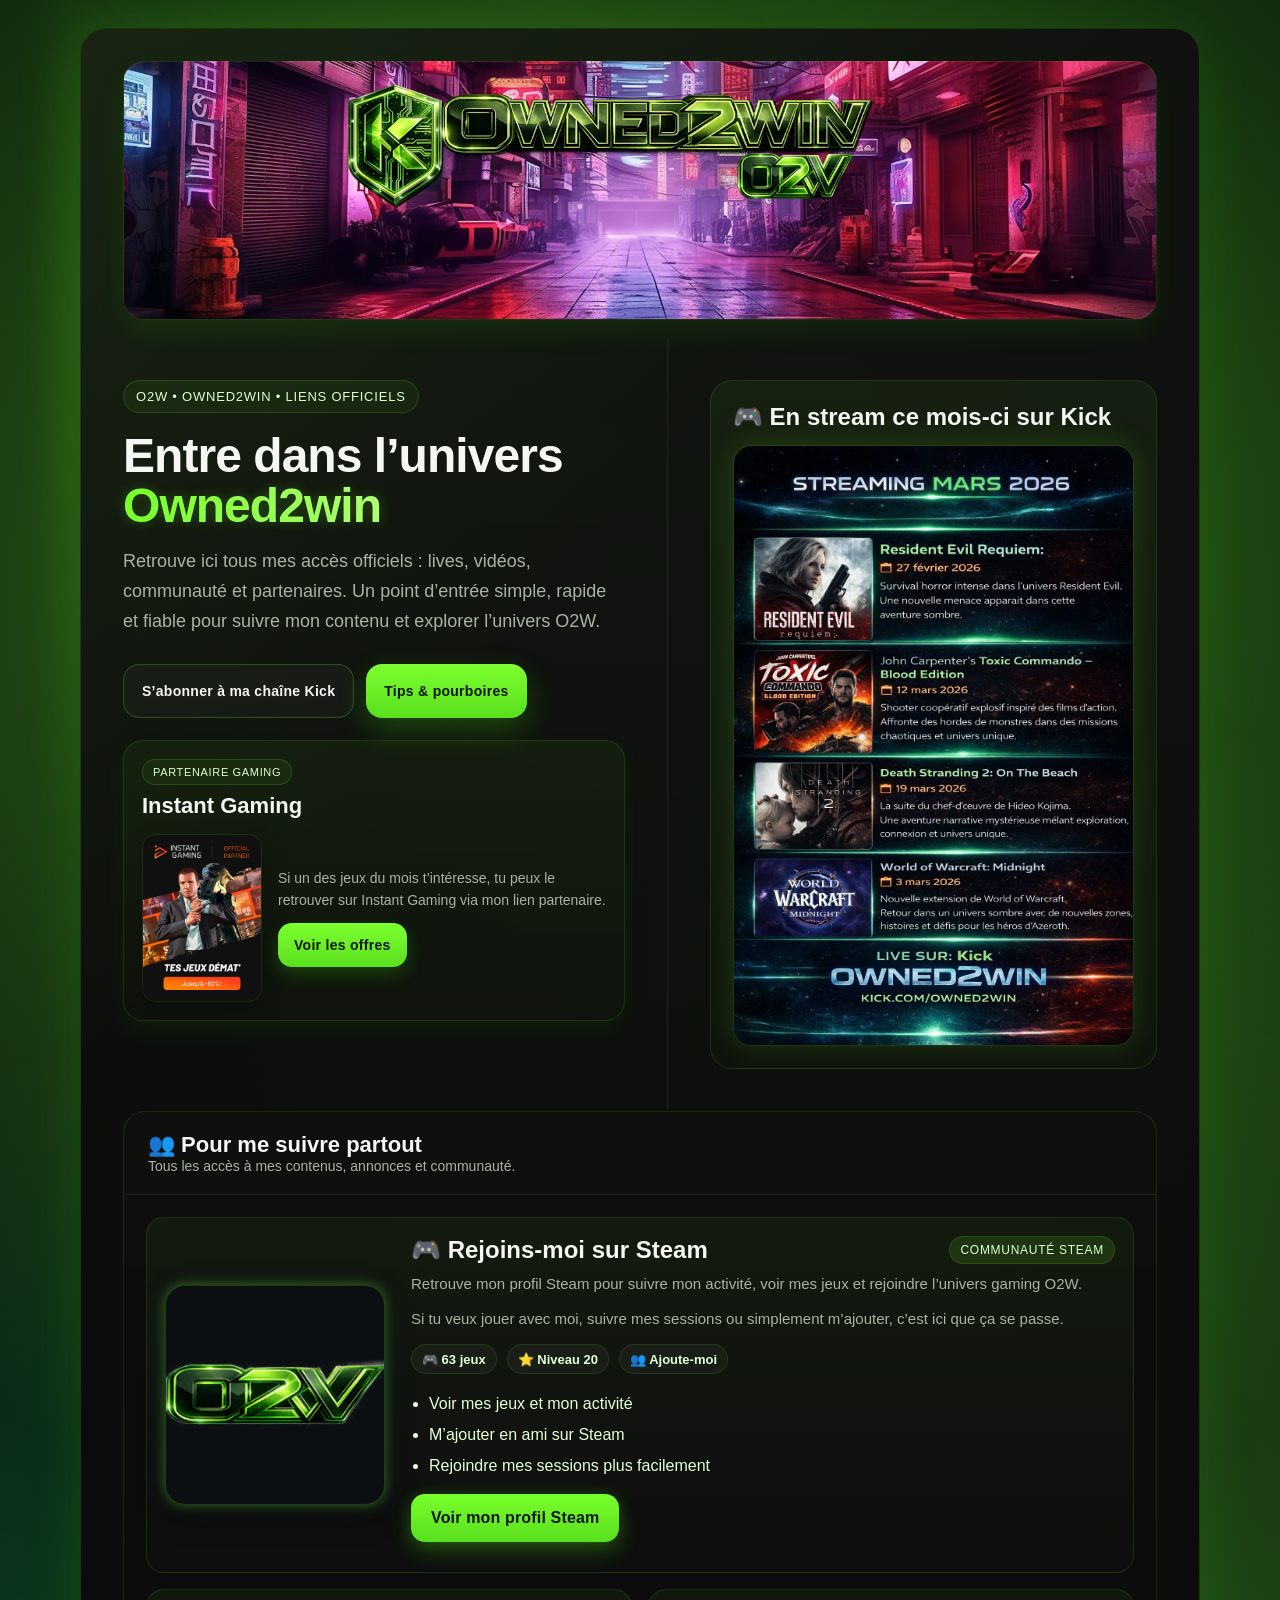
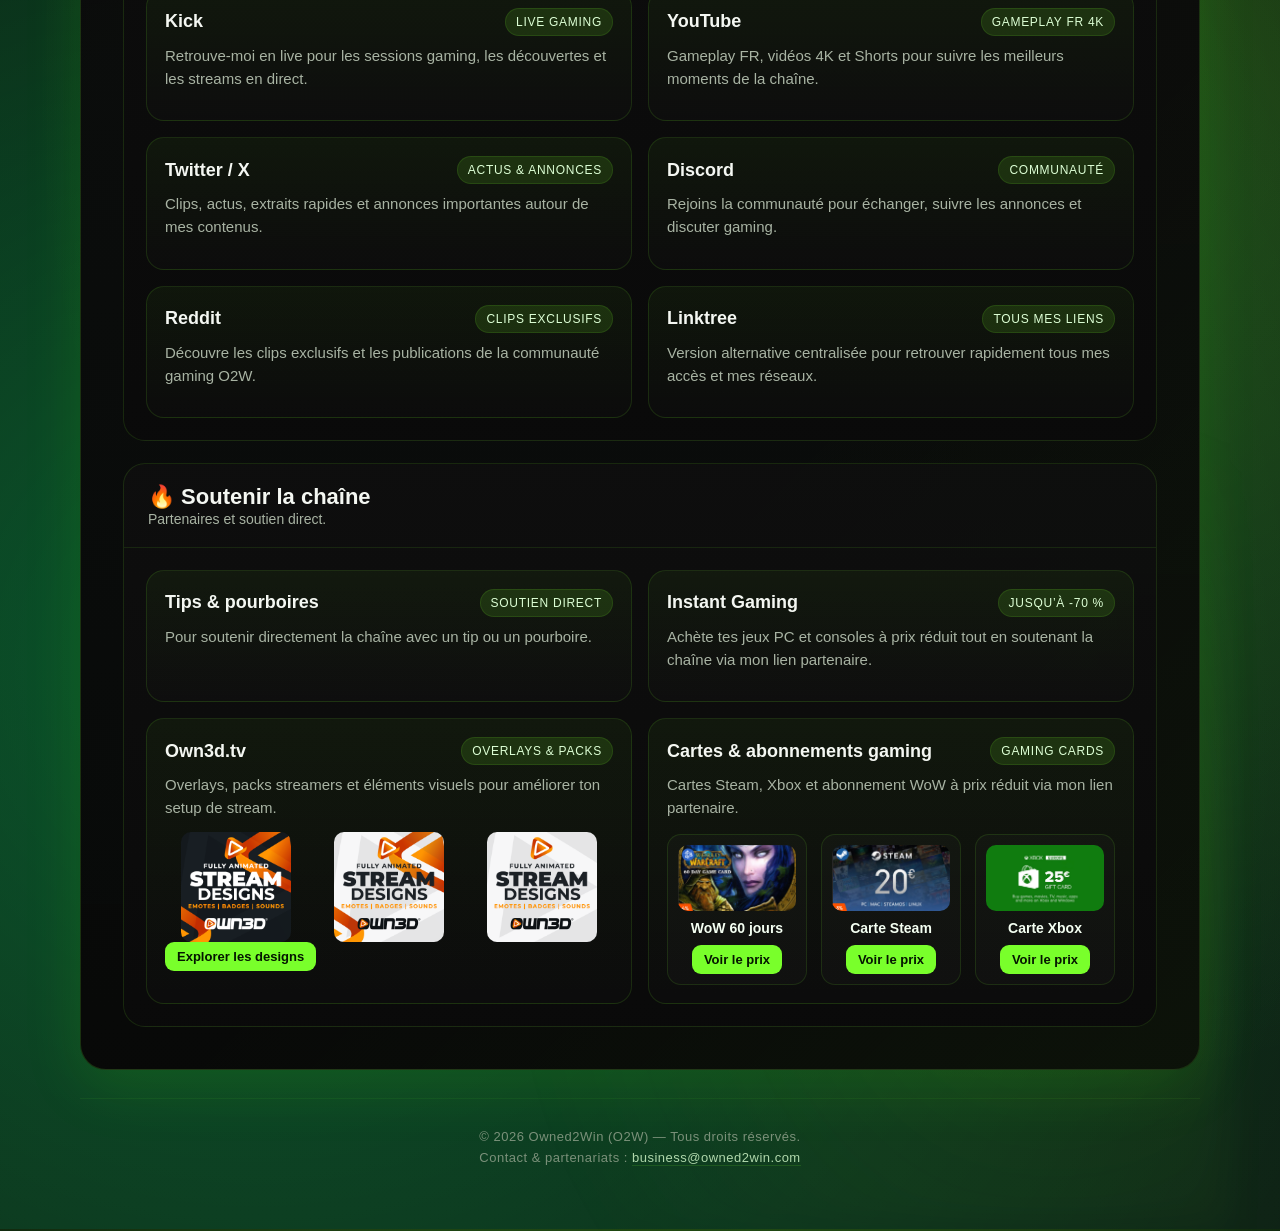
==== index.html @ a8bcb97b "Update index.html" ====
<!DOCTYPE html>
<html lang="fr">
<head>

<!-- Google Analytics -->
<script async src="https://www.googletagmanager.com/gtag/js?id=G-13PZWMTTF9"></script>
<script>
window.dataLayer = window.dataLayer || [];
function gtag(){dataLayer.push(arguments);}
gtag('js', new Date());
gtag('config', 'G-13PZWMTTF9');
</script>

<meta charset="UTF-8">
<meta name="viewport" content="width=device-width, initial-scale=1.0">
<meta name="theme-color" content="#79ff2b">

<title>Owned2Win | Hub officiel gaming, streaming et communauté</title>

<meta name="description" content="Owned2Win est le hub officiel de mon univers gaming. Retrouvez mes vidéos, lives, réseaux et accès communautaires pour jouer et échanger avec la communauté.">

<meta name="author" content="Owned2Win">
<meta name="robots" content="index, follow">

<link rel="canonical" href="https://www.owned2win.com/">

<meta name="keywords" content="Owned2Win, O2W, hub gaming, streaming, communauté gaming, gameplay, vidéos gaming">

<meta name="language" content="fr">

<!-- Open Graph -->

<meta property="og:title" content="Owned2Win | Hub officiel gaming, streaming et communauté">
<meta property="og:description" content="Le hub officiel Owned2Win pour retrouver mes vidéos, lives, réseaux et rejoindre la communauté gaming.">
<meta property="og:type" content="website">
<meta property="og:url" content="https://www.owned2win.com/">
<meta property="og:site_name" content="Owned2Win">
<meta property="og:locale" content="fr_FR">
<meta property="og:image" content="https://www.owned2win.com/logo.png">
<meta property="og:image:alt" content="Logo officiel Owned2Win">

<!-- Twitter / X -->

<meta name="twitter:card" content="summary_large_image">
<meta name="twitter:title" content="Owned2Win | Hub officiel gaming, streaming et communauté">
<meta name="twitter:description" content="Retrouvez mes vidéos, lives et contenus gaming officiels sur Owned2Win.">
<meta name="twitter:image" content="https://www.owned2win.com/logo.png">

<link rel="icon" type="image/png" href="favicon.png">

<!-- Données structurées : WebSite -->

<script type="application/ld+json">
{
 "@context": "https://schema.org",
 "@type": "WebSite",
 "name": "Owned2Win",
 "url": "https://www.owned2win.com/",
 "description": "Owned2Win est un hub officiel dédié au gaming, au streaming et à la communauté.",
 "inLanguage": "fr-FR",
 "publisher": {
   "@type": "Person",
   "name": "Owned2Win"
 }
}
</script>

<!-- Données structurées : Person -->

<script type="application/ld+json">
{
 "@context": "https://schema.org",
 "@type": "Person",
 "name": "Owned2Win",
 "alternateName": "O2W",
 "url": "https://www.owned2win.com/",
 "sameAs": [
   "https://kick.com/owned2win",
   "https://www.youtube.com/@ownedtwin01",
   "https://x.com/Ownedtwin01",
   "https://www.tiktok.com/@owned2win1"
 ],
 "description": "Créateur de contenu gaming et streaming. Owned2Win regroupe ses accès officiels, vidéos, lives et communauté."
}
</script>
<style>

/* VARIABLES GLOBALES */
:root {
 --bg: #040404;
 --bg-soft: #0a0a0a;
 --card: rgba(15, 15, 15, 0.94);
}

/* BASE GLOBALE */
html, body {
 margin: 0;
 padding: 0;
}

/* ton reste de CSS */

    /* =========================
       VARIABLES GLOBALES
       ========================= */
    :root {
      --bg: #040404;
      --bg-soft: #0a0a0a;
      --card: rgba(15, 15, 15, 0.94);
      --card-2: rgba(19, 19, 19, 0.96);
      --text: #f4f7f2;
      --muted: #a8b3a3;
      --line: rgba(120, 255, 60, 0.16);
      --green: #79ff2b;
      --green-2: #49d418;
      --green-3: #204f11;
      --shadow: 0 18px 60px rgba(64, 255, 0, 0.12);
      --radius: 26px;
    }

    * {
      box-sizing: border-box;
    }

    /* =========================
       BASE GLOBALE
       ========================= */
    html, body {
      margin: 0;
      padding: 0;
      min-height: 100%;
      background:
        radial-gradient(circle at 50% 20%, rgba(121,255,43,0.45), transparent 45%),
        radial-gradient(circle at 20% 80%, rgba(0,255,120,0.25), transparent 50%),
        radial-gradient(circle at 80% 60%, rgba(121,255,43,0.22), transparent 50%),
        linear-gradient(180deg, #08160c 0%, #0f2014 100%);
      color: var(--text);
      font-family: Inter, Arial, Helvetica, sans-serif;
    }

    body {
      min-height: 100vh;
      padding: 28px;
    }

    /* Conteneur principal centré */
    .page {
      width: 100%;
      max-width: 1120px;
      margin: 0 auto;
      position: relative;
    }

    /* Halo lumineux décoratif */
    .glow {
      position: absolute;
      inset: -30px;
      background:
        radial-gradient(circle at 15% 10%, rgba(121,255,43,0.12), transparent 22%),
        radial-gradient(circle at 85% 90%, rgba(121,255,43,0.08), transparent 20%);
      filter: blur(18px);
      pointer-events: none;
      z-index: 0;
    }

    /* Grande carte principale */
    .card {
      position: relative;
      z-index: 1;
      background: linear-gradient(180deg, rgba(16,16,16,0.95), rgba(8,8,8,0.98));
      border: 1px solid var(--line);
      border-radius: var(--radius);
      box-shadow: var(--shadow);
      overflow: hidden;
    }

    /* Effet décoratif léger */
    .card::before {
      content: "";
      position: absolute;
      inset: 0;
      background: linear-gradient(135deg, rgba(121,255,43,0.08), transparent 28%, transparent 72%, rgba(121,255,43,0.04));
      pointer-events: none;
    }

    /* =========================
       BANNIÈRE DU HAUT
       ========================= */
    .top-banner-box {
      margin: 32px 42px 18px 42px;
      position: relative;
      z-index: 1;
    }

    .banner {
      width: 100%;
      aspect-ratio: 4 / 1;
      border-radius: 22px;
      background-image: url("banner-o2w2.png");
      background-size: cover;
      background-position: center;
      background-repeat: no-repeat;
      border: 1px solid rgba(121,255,43,0.12);
      box-shadow: 0 12px 28px rgba(64,255,0,0.08);
    }

    /* =========================
       HERO = BLOC PRINCIPAL DU HAUT
       ========================= */
    .hero {
      display: grid;
      grid-template-columns: 1.05fr 0.95fr;
      gap: 0;
      position: relative;
      z-index: 1;
    }

    .hero-left,
    .hero-right {
      padding: 42px;
    }

    .hero-left {
      border-right: 1px solid rgba(121,255,43,0.10);
    }

    /* Badge du haut */
    .badge {
      display: inline-flex;
      align-items: center;
      gap: 10px;
      margin-bottom: 18px;
      padding: 8px 12px;
      border: 1px solid rgba(121,255,43,0.14);
      border-radius: 999px;
      background: rgba(121,255,43,0.06);
      color: #dbffd1;
      font-size: 13px;
      text-transform: uppercase;
      letter-spacing: 0.06em;
    }

    /* Titre principal */
    h1 {
      margin: 0 0 16px;
      font-size: clamp(32px, 4.2vw, 48px);
      line-height: 1.05;
      letter-spacing: -0.02em;
    }

    /* Mot mis en valeur */
    .accent {
      background: linear-gradient(90deg, #79ff2b, #b6ff7a, #79ff2b);
      background-size: 200% 200%;
      background-clip: text;
      -webkit-background-clip: text;
      color: transparent;
      -webkit-text-fill-color: transparent;
      text-shadow: 0 0 12px rgba(121,255,43,0.25);
      animation: accentGlow 6s ease infinite;
    }

    @keyframes accentGlow {
      0% { background-position: 0% 50%; }
      50% { background-position: 100% 50%; }
      100% { background-position: 0% 50%; }
    }

    /* Texte sous le titre */
    .lead {
      margin: 0 0 28px;
      max-width: 60ch;
      color: var(--muted);
      line-height: 1.65;
      font-size: 18px;
    }

    /* Zone des boutons */
    .hero-actions {
      display: flex;
      gap: 12px;
      flex-wrap: wrap;
      align-items: center;
      margin-bottom: 0;
    }

    .btn {
      display: inline-flex;
      align-items: center;
      justify-content: center;
      gap: 10px;
      min-height: 54px;
      padding: 0 18px;
      border-radius: 16px;
      text-decoration: none;
      font-size: 14px;
      font-weight: 800;
      letter-spacing: 0.02em;
      transition: transform 0.22s ease, box-shadow 0.22s ease, border-color 0.22s ease, background 0.22s ease, filter 0.22s ease;
      cursor: pointer;
      border: none;
      position: relative;
      z-index: 5;
      backdrop-filter: blur(8px);
      white-space: nowrap;
    }

    .btn:hover {
      transform: translateY(-3px);
      filter: brightness(1.03);
    }

    .btn:active {
      transform: translateY(0);
    }

    .btn-primary {
      background: linear-gradient(180deg, #7dff2f 0%, #59df1d 100%);
      color: #041600;
      box-shadow: 0 12px 30px rgba(79,255,8,0.22);
    }

    .btn-secondary {
      background: rgba(255,255,255,0.03);
      color: var(--text);
      border: 1px solid rgba(121,255,43,0.22);
      box-shadow: inset 0 0 0 1px rgba(255,255,255,0.02);
    }

    /* =========================
       BLOC PARTENAIRE COMPACT
       Sous les boutons, colonne gauche
       ========================= */
	/* =========================
       STEAM FEATURED CARD
       ========================= */

    .steam-feature{
      grid-column:1 / -1;
      display:block;
      text-decoration:none;
    }

    .steam-feature-layout{
      display:grid;
      grid-template-columns:220px 1fr;
      gap:22px;
      align-items:center;
    }

    .steam-feature-visual img{
     width:100%;
     display:block;
     border-radius:16px;
     border:1px solid rgba(121,255,43,0.14);
     box-shadow:0 10px 24px rgba(0,0,0,0.28);
    }

    .steam-feature-content{
      min-width:0;
    }

    .steam-feature-desc{
      margin-bottom:10px;
    }

    .steam-feature-text{
      margin:0 0 12px;
      color:var(--muted);
      line-height:1.55;
      font-size:15px;
    }

    .steam-feature-list{
      margin:0 0 16px 18px;
      padding:0;
      color:#dfffd2;
      line-height:1.6;
    }

    .steam-feature-list li{
      margin-bottom:4px;
    }

    .steam-feature-actions{
      margin-bottom:12px;
    }

    .steam-btn{
      display:inline-flex;
      align-items:center;
      justify-content:center;
      min-height:44px;
      padding:0 18px;
      border-radius:12px;
      background:linear-gradient(180deg, #79ff2b 0%, #59df1d 100%);
      color:#041600;
      font-weight:800;
      letter-spacing:0.01em;
      box-shadow:0 8px 18px rgba(79,255,8,0.18);
      transition:transform 0.2s ease, filter 0.2s ease, box-shadow 0.2s ease;
    }

    .steam-feature:hover .steam-btn{
      transform:translateY(-2px);
      filter:brightness(1.04);
      box-shadow:0 12px 22px rgba(79,255,8,0.24);
    }

    .steam-feature:hover .steam-feature-visual img{
      transform:scale(1.02);
    }

    .steam-feature-visual img{
      transition:transform 0.2s ease;
    }

    @media (max-width: 920px){
      .steam-feature-layout{
        grid-template-columns:1fr;
      }

      .steam-feature-visual img{
        max-width:260px;
        margin:0 auto;
      }
    }

    * =========================
    STEAM BOOST VISUEL
    ========================= */

    .steam-feature{
      grid-column: 1 / -1;
      display: block;
      text-decoration: none;
      border: 1px solid rgba(121,255,43,0.22);
      background:
        linear-gradient(180deg, rgba(121,255,43,0.08), rgba(255,255,255,0.015)),
        radial-gradient(circle at 10% 20%, rgba(76, 201, 240, 0.08), transparent 28%);
      box-shadow:
        0 0 0 1px rgba(121,255,43,0.10),
        0 18px 40px rgba(64,255,0,0.10),
        0 0 28px rgba(76, 201, 240, 0.06);
    }

    .steam-feature:hover{
      transform: translateY(-4px);
      border-color: rgba(121,255,43,0.34);
      box-shadow:
        0 0 0 1px rgba(121,255,43,0.18),
        0 22px 44px rgba(64,255,0,0.16),
        0 0 34px rgba(76, 201, 240, 0.10);
    }

    .steam-feature-layout{
      display:grid;
      grid-template-columns:220px 1fr;
      gap:26px;
      align-items:center;
    }

    .steam-feature-visual{
      position: relative;
    }

    .steam-feature-visual::before{
      content:"";
      position:absolute;
      inset:-10px;
      border-radius:22px;
      background:
        radial-gradient(circle, rgba(121,255,43,0.18), transparent 60%);
      filter: blur(16px);
      z-index:0;
    }

    .steam-feature-visual img{
      position: relative;
      z-index: 1;
      width:100%;
      display:block;
      border-radius:20px;
      border:1px solid rgba(121,255,43,0.18);
      box-shadow:
        0 0 12px rgba(121,255,43,0.32),
        0 0 28px rgba(76,201,240,0.10),
        0 12px 28px rgba(0,0,0,0.34);
      transition:transform 0.25s ease, box-shadow 0.25s ease, filter 0.25s ease;
      background:#0b0f12;
    }

    .steam-feature:hover .steam-feature-visual img{
      transform: scale(1.03);
      filter: brightness(1.04);
      box-shadow:
        0 0 18px rgba(121,255,43,0.42),
        0 0 34px rgba(76,201,240,0.16),
        0 18px 30px rgba(0,0,0,0.40);
    }

    .steam-tag{
       background: linear-gradient(180deg, rgba(121,255,43,0.18), rgba(76,201,240,0.12));
       border-color: rgba(121,255,43,0.22);
       color:#ebffe3;
    }

    .steam-feature-content .link-name{
      font-size: 24px;
    }

    .steam-feature-text{
      margin:0 0 12px;
      color:var(--muted);
      line-height:1.65;
      font-size:15px;
    }

    .steam-feature-list{
      margin:0 0 14px 18px;
      padding:0;
      color:#e6ffd8;
      line-height:1.7;
    }

    .steam-feature-stats{
      display:flex;
      flex-wrap:wrap;
      gap:10px;
      margin:0 0 16px;
    }

    .steam-feature-stats span{
      display:inline-flex;
      align-items:center;
      min-height:30px;
      padding:0 10px;
      border-radius:999px;
      background:rgba(255,255,255,0.04);
      border:1px solid rgba(121,255,43,0.12);
      color:#dfffd4;
      font-size:13px;
      font-weight:700;
    }

    .steam-btn{
      display:inline-flex;
      align-items:center;
      justify-content:center;
      min-height:48px;
      padding:0 20px;
      border-radius:14px;
      background:linear-gradient(180deg, #79ff2b 0%, #59df1d 100%);
      color:#041600;
      font-weight:900;
      letter-spacing:0.01em;
      box-shadow:
        0 10px 22px rgba(79,255,8,0.22),
        0 0 18px rgba(121,255,43,0.12);
      transition:transform 0.2s ease, filter 0.2s ease, box-shadow 0.2s ease;
    }

    .steam-feature:hover .steam-btn{
      transform:translateY(-2px) scale(1.02);
      filter:brightness(1.05);
      box-shadow:
        0 14px 26px rgba(79,255,8,0.28),
        0 0 24px rgba(121,255,43,0.18);
    }

    @media (max-width: 920px){
      .steam-feature-layout{
        grid-template-columns:1fr;
    }

    .steam-feature-visual img{
      max-width:260px;
      margin:0 auto;
    }

    .steam-feature-content .link-name{
      font-size: 21px;
    }
  }	
	   
    .partner-compact {
      margin-top: 22px;
      padding: 18px;
      border-radius: 20px;
      background: linear-gradient(180deg, rgba(121,255,43,0.05), rgba(121,255,43,0.02));
      border: 1px solid rgba(121,255,43,0.12);
      box-shadow: 0 10px 24px rgba(64,255,0,0.06);
    }

    /* Animation pulse pour le bouton Kick */
    @keyframes kickPulse {
      0% {
        box-shadow: 0 0 0 0 rgba(121,255,43,0.35);
      }
      70% {
        box-shadow: 0 0 0 14px rgba(121,255,43,0);
      }
      100% {
        box-shadow: 0 0 0 0 rgba(121,255,43,0);
      }
    }

    .btn-kick {
      animation: kickPulse 8s infinite;
    }

    .partner-compact-head {
      margin-bottom: 14px;
    }

    .partner-compact-kicker {
      display: inline-block;
      margin-bottom: 8px;
      padding: 6px 10px;
      border-radius: 999px;
      border: 1px solid rgba(121,255,43,0.16);
      background: rgba(121,255,43,0.06);
      color: #dcffd2;
      font-size: 11px;
      text-transform: uppercase;
      letter-spacing: 0.06em;
    }

    .partner-compact h3 {
      margin: 0;
      font-size: 22px;
      line-height: 1.2;
      color: #f4f7f2;
    }

    .partner-compact-layout {
      display: grid;
      grid-template-columns: 120px 1fr;
      gap: 16px;
      align-items: center;
    }

    .partner-compact-image-link {
      display: block;
      text-decoration: none;
    }

    .partner-compact-image {
      display: block;
      width: 100%;
      border-radius: 14px;
      border: 1px solid rgba(121,255,43,0.10);
      box-shadow: 0 8px 20px rgba(0,0,0,0.25);
      transition: transform 0.25s ease, box-shadow 0.25s ease, filter 0.25s ease;
    }

    .partner-compact-image-link:hover .partner-compact-image {
      transform: scale(1.04);
      box-shadow: 0 0 22px rgba(121,255,43,0.18);
      filter: brightness(1.03);
    }

    .partner-compact-content p {
      margin: 0 0 12px;
      color: var(--muted);
      line-height: 1.55;
      font-size: 14px;
    }

    .partner-compact-btn {
      display: inline-flex;
      align-items: center;
      justify-content: center;
      min-height: 44px;
      padding: 0 16px;
      border-radius: 14px;
      text-decoration: none;
      font-size: 14px;
      font-weight: 800;
      letter-spacing: 0.02em;
      color: #041600;
      background: linear-gradient(180deg, #7dff2f 0%, #59df1d 100%);
      box-shadow: 0 8px 18px rgba(79,255,8,0.18);
      transition: transform 0.2s ease, filter 0.2s ease;
    }

    .partner-compact-btn:hover {
      transform: translateY(-2px);
      filter: brightness(1.03);
    }
    /* =====================
    CARTES & ABONNEMENTS GAMING
    ===================== */

    .gaming-cards{
      margin-top:40px;
    }

    .gaming-grid{
      display:grid;
      grid-template-columns:repeat(3,1fr);
      gap:20px;
    }

    .gaming-card{
      background:#111;
      padding:15px;
      border-radius:12px;
      text-align:center;
      border:1px solid rgba(121,255,43,0.15);
    }

    .gaming-card img{
      width:100%;
      border-radius:10px;
      margin-bottom:10px;
    }

    .gaming-card h3{
      margin:8px 0;
      font-size:16px;
      color:#f4fff2;
    }

    .gaming-card a{
      display:inline-block;
      margin-top:8px;
      padding:8px 14px;
      background:#79ff2b;
      color:black;
      font-weight:bold;
      border-radius:8px;
      text-decoration:none;
      transition:transform 0.2s ease;
    }

    .gaming-card a:hover{
      transform:scale(1.05);
    }
    /* =========================
       COLONNE DROITE
       ========================= */
    .panel {
      height: 100%;
      display: grid;
      gap: 18px;
      align-content: start;
    }

    .mini-card {
      padding: 22px;
      border-radius: 22px;
      background: linear-gradient(180deg, rgba(121,255,43,0.06), rgba(121,255,43,0.02));
      border: 1px solid rgba(121,255,43,0.12);
    }

    .mini-card h2 {
      margin: 0 0 10px;
      font-size: 24px;
      line-height: 1.15;
    }

    /* =========================
       IMAGE STREAMING DU MOIS
       ========================= */
    .monthly-stream {
      margin-top: 15px;
      border-radius: 18px;
      overflow: hidden;
      border: 1px solid rgba(121,255,43,0.15);
      box-shadow: 0 0 30px rgba(121,255,43,0.15);
    }

    .monthly-stream img {
      width: 100%;
      height: auto;
      display: block;
      border-radius: 18px;
      transition: 0.4s;
    }

    .stream-link {
      position: relative;
      display: block;
      text-decoration: none;
    }

    .stream-link:hover {
      cursor: pointer;
    }

    .stream-link:hover img {
      transform: scale(1.09);
      box-shadow: 0 0 40px rgba(121,255,43,0.45);
    }

    .stream-badge {
      position: absolute;
      right: 14px;
      bottom: 14px;
      z-index: 3;
      padding: 8px 12px;
      border-radius: 999px;
      background: rgba(8, 12, 8, 0.88);
      border: 1px solid rgba(121,255,43,0.22);
      color: #e8ffe0;
      font-size: 12px;
      font-weight: 700;
      letter-spacing: 0.02em;
      box-shadow: 0 0 18px rgba(121,255,43,0.12);
      opacity: 0;
      transform: translateY(6px);
      transition: opacity 0.22s ease, transform 0.22s ease, border-color 0.22s ease;
      pointer-events: none;
    }

    .stream-link:hover .stream-badge {
      opacity: 1;
      transform: translateY(0);
      border-color: rgba(121,255,43,0.4);
    }

    /* =========================
       SECTIONS DU BAS
       ========================= */
    .sections {
      position: relative;
      z-index: 1;
      padding: 0 42px 42px;
      display: grid;
      gap: 22px;
    }

    .section {
      background: linear-gradient(180deg, rgba(15,15,15,0.92), rgba(10,10,10,0.98));
      border: 1px solid rgba(121,255,43,0.12);
      border-radius: 22px;
      overflow: hidden;
    }

    .section-head {
      padding: 20px 24px;
      border-bottom: 1px solid rgba(121,255,43,0.10);
      display: flex;
      align-items: center;
      justify-content: space-between;
      gap: 12px;
      flex-wrap: wrap;
    }

    .section-title {
      margin: 0;
      font-size: 22px;
      line-height: 1.2;
    }

    .section-subtitle {
      margin: 0;
      color: var(--muted);
      font-size: 14px;
    }

    .link-grid {
      display: grid;
      grid-template-columns: repeat(2, minmax(0, 1fr));
      gap: 16px;
      padding: 22px;
    }

    .link-card {
      display: block;
      text-decoration: none;
      color: inherit;
      background: linear-gradient(180deg, rgba(121,255,43,0.05), rgba(255,255,255,0.01));
      border: 1px solid rgba(121,255,43,0.12);
      border-radius: 18px;
      padding: 18px;
      transition: transform 0.18s ease, border-color 0.18s ease, box-shadow 0.18s ease;
      position: relative;
      z-index: 5;
    }

    .link-card:hover {
      transform: translateY(-3px);
      border-color: rgba(121,255,43,0.28);
      box-shadow: 0 12px 28px rgba(64,255,0,0.09);
    }

    .link-top {
      display: flex;
      align-items: center;
      justify-content: space-between;
      gap: 14px;
      margin-bottom: 8px;
    }

    .link-name {
      margin: 0;
      font-size: 18px;
      font-weight: 800;
    }

    .tag {
      display: inline-flex;
      align-items: center;
      justify-content: center;
      min-height: 28px;
      padding: 0 10px;
      border-radius: 999px;
      background: rgba(121,255,43,0.12);
      border: 1px solid rgba(121,255,43,0.12);
      color: #ddffd5;
      font-size: 12px;
      text-transform: uppercase;
      letter-spacing: 0.06em;
      white-space: nowrap;
    }

    .link-desc {
      margin: 0 0 12px;
      color: var(--muted);
      line-height: 1.55;
      font-size: 15px;
    }

    .link-url {
      margin: 0;
      color: #d9ffd0;
      font-size: 13px;
      line-height: 1.45;
      word-break: break-all;
      opacity: 0.92;
    }
	    /* ==========================
    own3d GAMING
    ========================== */
	.own3d-grid{
      display:grid;
      grid-template-columns:repeat(3,1fr);
      gap:10px;
      margin-top:12px;
    }

    .own3d-grid img{
      width:100%;
      max-width:110px;
      display:block;
      border-radius:10px;
      transition:transform .2s ease;
      cursor:pointer;
      margin:auto;
    }

    .own3d-grid img:hover{
      transform:scale(1.05);
    }
    /* ==========================
    MINI CARTES GAMING
    ========================== */

    .gaming-bundle{
      display:block;
    }

    .gaming-bundle-grid{
      display:grid;
      grid-template-columns:repeat(3, minmax(0, 1fr));
      gap:14px;
      margin-top:14px;
      align-items:start;
    }

    .gaming-mini-card{
      display:block;
      min-width:0;
      background:rgba(255,255,255,0.02);
      border:1px solid rgba(121,255,43,0.12);
      border-radius:14px;
      padding:10px;
      text-align:center;
      text-decoration:none;
      transition:transform 0.15s ease, box-shadow 0.15s ease;
    }

    .gaming-mini-card:hover{
      transform:translateY(-3px);
      box-shadow:0 0 0 1px rgba(121,255,43,0.25),
      0 10px 24px rgba(0,0,0,0.4);
    }

    .gaming-mini-card img{
      width:100%;
      display:block;
      border-radius:10px;
      margin-bottom:8px;
      transition:transform 0.25s ease;
    }

    .gaming-mini-card:hover img{
      transform:scale(1.05);
    }

    .gaming-mini-title{
      margin:4px 0 8px;
      font-size:14px;
      font-weight:700;
      color:#f4fff2;
      line-height:1.3;
    }

    .gaming-mini-btn{
      display:inline-block;
      padding:7px 12px;
      border-radius:9px;
      background:#79ff2b;
      color:#041600;
      font-size:13px;
      font-weight:800;
      transition:transform 0.15s ease, box-shadow 0.15s ease;
    }

    .gaming-mini-card:hover .gaming-mini-btn{
      transform:scale(1.05);
      box-shadow:0 4px 12px rgba(121,255,43,0.35);
    }

    /* responsive mobile */

    @media (max-width: 920px){

      .gaming-bundle-grid{
        grid-template-columns:1fr;
      }
    }
    /* =========================
       FOOTER
       ========================= */
    .footer {
      position: relative;
      z-index: 1;
      padding: 28px 42px 32px;
      color: #96a590;
      font-size: 13px;
      line-height: 1.6;
      text-align: center;
      opacity: 0.8;
      letter-spacing: 0.5px;
      border-top: 1px solid rgba(121,255,43,0.08);
      margin-top: 28px;
    }

    .footer a {
      color: #d9ffd0;
      text-decoration: none;
      border-bottom: 1px solid rgba(121,255,43,0.18);
    }

    .footer a:hover {
      color: #79ff2b;
      border-bottom-color: rgba(121,255,43,0.45);
    }

    /* =========================
       RESPONSIVE MOBILE
       ========================= */
    @media (max-width: 920px) {
      .hero {
        grid-template-columns: 1fr;
      }

      .hero-left {
        border-right: none;
        border-bottom: 1px solid rgba(121,255,43,0.10);
      }

      .hero-left,
      .hero-right,
      .sections,
      .footer {
        padding-left: 26px;
        padding-right: 26px;
      }

      .hero-left,
      .hero-right {
        padding-top: 28px;
        padding-bottom: 28px;
      }

      .link-grid {
        grid-template-columns: 1fr;
      }

      .top-banner-box {
        margin: 24px 24px 16px 24px;
      }

      .partner-compact-layout {
        grid-template-columns: 1fr;
      }

      .partner-compact-image {
        max-width: 180px;
        margin: 0 auto;
      }

      .hero-actions {
        flex-direction: column;
        align-items: stretch;
      }

      .hero-actions .btn {
        width: 100%;
      }
    }
  </style>
</head>

<body>
  <main class="page">
    <!-- Halo décoratif -->
    <div class="glow"></div>

    <section class="card">
      <!-- Bannière du haut -->
      <div class="top-banner-box">
        <div class="banner"></div>
      </div>

      <!-- HERO = haut du site -->
      <div class="hero">
        <!-- Colonne gauche -->
        <div class="hero-left">
          <div class="badge">O2W • Owned2win • Liens officiels</div>

          <h1>Entre dans l’univers <span class="accent">Owned2win</span></h1>

          <p class="lead">
            Retrouve ici tous mes accès officiels : lives, vidéos, communauté et partenaires.
            Un point d’entrée simple, rapide et fiable pour suivre mon contenu et explorer l’univers O2W.
          </p>

          <div class="hero-actions">
            <a class="btn btn-secondary btn-kick" data-track="kick" href="https://kick.com/owned2win" target="_blank" rel="noopener noreferrer">
              S’abonner à ma chaîne Kick
            </a>

            <a class="btn btn-primary" data-track="tips" href="https://kickbot.com/tips/Owned2win" target="_blank" rel="noopener noreferrer sponsored">
              Tips & pourboires
            </a>
          </div>

          <!-- Bloc partenaire compact -->
          <div class="partner-compact">
            <div class="partner-compact-head">
              <span class="partner-compact-kicker">Partenaire gaming</span>
              <h3>Instant Gaming</h3>
            </div>

            <div class="partner-compact-layout">
              <a
                href="https://www.instant-gaming.com/?igr=gamer-8c5d8e"
                target="_blank"
                rel="noopener noreferrer sponsored"
                class="partner-compact-image-link"
                aria-label="Voir les offres Instant Gaming"
				data-track="instant-gaming"
              >
                <img
                  src="instant-gaming-pc-fr.png"
                  alt="Acheter vos jeux PC sur Instant Gaming"
                  class="partner-compact-image"
				  >
              </a>

              <div class="partner-compact-content">
                <p>
                  Si un des jeux du mois t’intéresse, tu peux le retrouver sur Instant Gaming
                  via mon lien partenaire.
                </p>

                <a
                  href="https://www.instant-gaming.com/?igr=gamer-8c5d8e"
                  target="_blank"
                  rel="noopener noreferrer sponsored"
                  class="partner-compact-btn"
				  data-track="instant-gaming"
                >
                  Voir les offres
                </a>
              </div>
            </div>
          </div>
  
		</div>
         
        <!-- Colonne droite -->
        <aside class="hero-right">
          <div class="panel">
            <div class="mini-card">
              <h2>🎮 En stream ce mois-ci sur Kick</h2>

              <div class="monthly-stream">
                <a
                  href="https://kick.com/owned2win"
                  target="_blank"
                  rel="noopener noreferrer"
                  aria-label="Voir le live Owned2win sur Kick"
                  class="stream-link"
                >

                  <span class="stream-badge">Regarder sur Kick</span>

                  <img src="streaming-current.png" alt="Streaming du mois sur Kick - Owned2win">

                </a>
              </div>
            </div>
          </div>
        </aside>
      </div>

      <!-- Sections du bas -->
      <div class="sections">
        <!-- Section réseaux -->
        <section class="section">
          <div class="section-head">
            <div>
              <h2 class="section-title">👥 Pour me suivre partout</h2>
              <p class="section-subtitle">Tous les accès à mes contenus, annonces et communauté.</p>
            </div>
          </div>

          <div class="link-grid">
	  <a class="link-card steam-feature" href="https://steamcommunity.com/id/Owned2win/" target="_blank" rel="noopener noreferrer">
        <div class="steam-feature-layout">

          <div class="steam-feature-visual">
            <img src="steam-owned2win.png" alt="Profil Steam Owned2win">
          </div>

          <div class="steam-feature-content">
            <div class="link-top">
              <h3 class="link-name">🎮 Rejoins-moi sur Steam</h3>
              <span class="tag steam-tag">COMMUNAUTÉ STEAM</span>
            </div>

            <p class="link-desc steam-feature-desc">
              Retrouve mon profil Steam pour suivre mon activité, voir mes jeux et rejoindre l’univers gaming O2W.
            </p>

            <p class="steam-feature-text">
              Si tu veux jouer avec moi, suivre mes sessions ou simplement m’ajouter,
              c’est ici que ça se passe.
            </p>

            <div class="steam-feature-stats">
              <span>🎮 63 jeux</span>
              <span>⭐ Niveau 20</span>
              <span>👥 Ajoute-moi</span>
            </div>

            <ul class="steam-feature-list">
              <li>Voir mes jeux et mon activité</li>
              <li>M’ajouter en ami sur Steam</li>
              <li>Rejoindre mes sessions plus facilement</li>
            </ul>

            <div class="steam-feature-actions">
              <span class="steam-btn">Voir mon profil Steam</span>
            </div>

          </div>

        </div>
      </a>
            <a class="link-card" href="https://kick.com/owned2win" target="_blank" rel="noopener noreferrer">
              <div class="link-top">
                <h3 class="link-name">Kick</h3>
                <span class="tag">Live gaming</span>
              </div>
              <p class="link-desc">Retrouve-moi en live pour les sessions gaming, les découvertes et les streams en direct.</p>
            </a>

            <a class="link-card" href="https://www.youtube.com/@ownedtwin01" target="_blank" rel="noopener noreferrer">
              <div class="link-top">
                <h3 class="link-name">YouTube</h3>
                <span class="tag">Gameplay FR 4K</span>
              </div>
              <p class="link-desc">Gameplay FR, vidéos 4K et Shorts pour suivre les meilleurs moments de la chaîne.</p>
            </a>

            <a class="link-card" href="https://x.com/Ownedtwin01" target="_blank" rel="noopener noreferrer">
              <div class="link-top">
                <h3 class="link-name">Twitter / X</h3>
                <span class="tag">Actus & annonces</span>
              </div>
              <p class="link-desc">Clips, actus, extraits rapides et annonces importantes autour de mes contenus.</p>
            </a>

            <a class="link-card" href="https://discord.gg/a7359pDRe4" target="_blank" rel="noopener noreferrer">
              <div class="link-top">
                <h3 class="link-name">Discord</h3>
                <span class="tag">Communauté</span>
              </div>
              <p class="link-desc">Rejoins la communauté pour échanger, suivre les annonces et discuter gaming.</p>
            </a>

            <a class="link-card" href="https://www.reddit.com/r/Owned2WinGamingClips/" target="_blank" rel="noopener noreferrer">
              <div class="link-top">
                <h3 class="link-name">Reddit</h3>
                <span class="tag">Clips exclusifs</span>
              </div>
              <p class="link-desc">Découvre les clips exclusifs et les publications de la communauté gaming O2W.</p>
            </a>

            <a class="link-card" href="https://linktr.ee/owned2win" target="_blank" rel="noopener noreferrer">
              <div class="link-top">
                <h3 class="link-name">Linktree</h3>
                <span class="tag">Tous mes liens</span>
              </div>
              <p class="link-desc">Version alternative centralisée pour retrouver rapidement tous mes accès et mes réseaux.</p>
            </a>
          </div>
        </section>

        <!-- Section soutien -->
        <section class="section">
          <div class="section-head">
            <div>
              <h2 class="section-title">🔥 Soutenir la chaîne</h2>
              <p class="section-subtitle">Partenaires et soutien direct.</p>
            </div>
          </div>

          <div class="link-grid">
            <a class="link-card" href="https://kickbot.com/tips/Owned2win" target="_blank" rel="noopener noreferrer">
              <div class="link-top">
                <h3 class="link-name">Tips & pourboires</h3>
                <span class="tag">Soutien direct</span>
              </div>
              <p class="link-desc">Pour soutenir directement la chaîne avec un tip ou un pourboire.</p>
            </a>

            <a class="link-card" href="https://www.instant-gaming.com/?igr=gamer-8c5d8e" target="_blank" rel="noopener noreferrer sponsored">
              <div class="link-top">
                <h3 class="link-name">Instant Gaming</h3>
                <span class="tag">Jusqu’à -70 %</span>
              </div>
              <p class="link-desc">Achète tes jeux PC et consoles à prix réduit tout en soutenant la chaîne via mon lien partenaire.</p>
            </a>

            <a class="link-card" href="https://www.own3d.tv/en/?deal=ownedtwin35" target="_blank" rel="noopener noreferrer sponsored">

              <div class="link-top">
                <h3 class="link-name">Own3d.tv</h3>
                <span class="tag">Overlays & packs</span>
             </div>

             <p class="link-desc">
               Overlays, packs streamers et éléments visuels pour améliorer ton setup de stream.
             </p>

              <div class="own3d-grid">

                <img src="own3d1.png" alt="Stream overlays">
                <img src="own3d2.png" alt="Stream alerts">
                <img src="own3d3.png" alt="Stream emotes">

              </div>

                <span class="gaming-mini-btn">Explorer les designs</span>

              </a>
            <div class="link-card gaming-bundle">
              <div class="link-top">
                <h3 class="link-name">Cartes & abonnements gaming</h3>
                <span class="tag">Gaming cards</span>
              </div>

              <p class="link-desc">
                Cartes Steam, Xbox et abonnement WoW à prix réduit via mon lien partenaire.
              </p>

              <div class="gaming-bundle-grid">

                <a class="gaming-mini-card" href="https://www.instant-gaming.com/fr/82-acheter-world-of-warcraft-carte-60-jours-pc-mac-battle-net/?igr=gamer-8c5d8e" data-track="wow-card" target="_blank" rel="noopener noreferrer sponsored">
                  <img src="wow-card.jpg" alt="World of Warcraft 60 jours">
                  <p class="gaming-mini-title">WoW 60 jours</p>
                  <span class="gaming-mini-btn">Voir le prix</span>
                </a>

                <a class="gaming-mini-card" href="https://www.instant-gaming.com/fr/808-acheter-steam-gift-card-20eur-eur20-card-pc-mac-jeu-steam-eur/?igr=gamer-8c5d8e" data-track="steam-card" target="_blank" rel="noopener noreferrer sponsored">
                  <img src="steam-card.jpg" alt="Carte Steam">
                  <p class="gaming-mini-title">Carte Steam</p>
                  <span class="gaming-mini-btn">Voir le prix</span>
                </a>

                <a class="gaming-mini-card" href="https://www.instant-gaming.com/fr/274-acheter-carte-cadeau-xbox-live-25eur-xbox-one-xbox-series-x-s-pc-microsoft-store/?igr=gamer-8c5d8e" data-track="xbox-card" target="_blank" rel="noopener noreferrer sponsored">
                  <img src="xbox-card.jpg" alt="Carte Xbox">
                  <p class="gaming-mini-title">Carte Xbox</p>
                  <span class="gaming-mini-btn">Voir le prix</span>
                </a>

              </div>
             </div>
              </div>
            </div>
        </section>
      </div>

      <!-- Footer -->
      <div class="footer">
        © <span id="year"></span> Owned2Win (O2W) — Tous droits réservés.<br>
        <span id="business-contact"></span>
      </div>
    </section>
  </main>

  <script>

  /* Année automatique dans le footer */
  document.getElementById("year").textContent = new Date().getFullYear();

  /* Email généré en JavaScript */
  const user = "business";
  const domain = "owned2win.com";
  const email = user + "@" + domain;

  /* Affiche l’email dans le footer */
  document.getElementById("business-contact").innerHTML =
  'Contact & partenariats : <a href="mailto:' + email + '">' + email + '</a>';


  /* TRACK CLIC BOUTONS */
  document.querySelectorAll('[data-track]').forEach(function(button){
  button.addEventListener('click', function(){
  let name = this.getAttribute('data-track');
  gtag('event','click_'+name,{
  event_category:'outbound',
  event_label:name
  });
  });
  });

  </script>
</body>
</html>
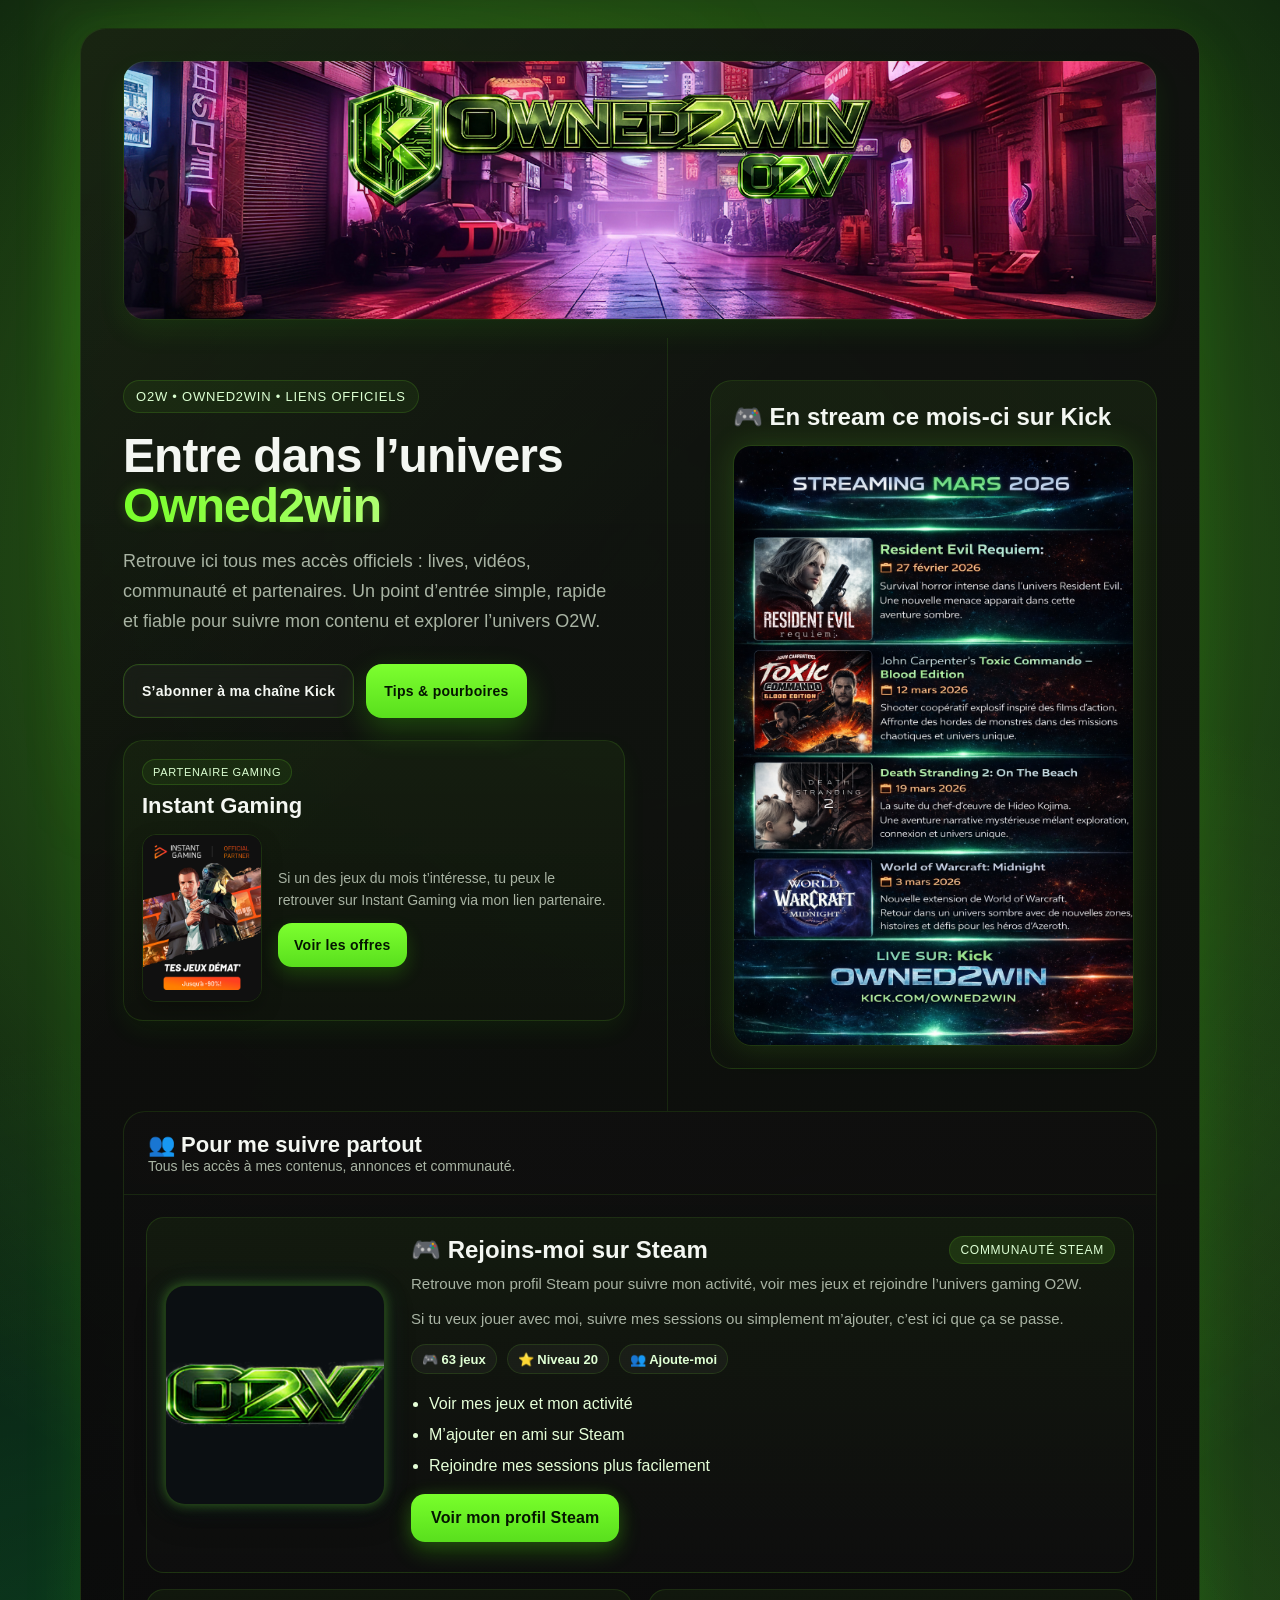
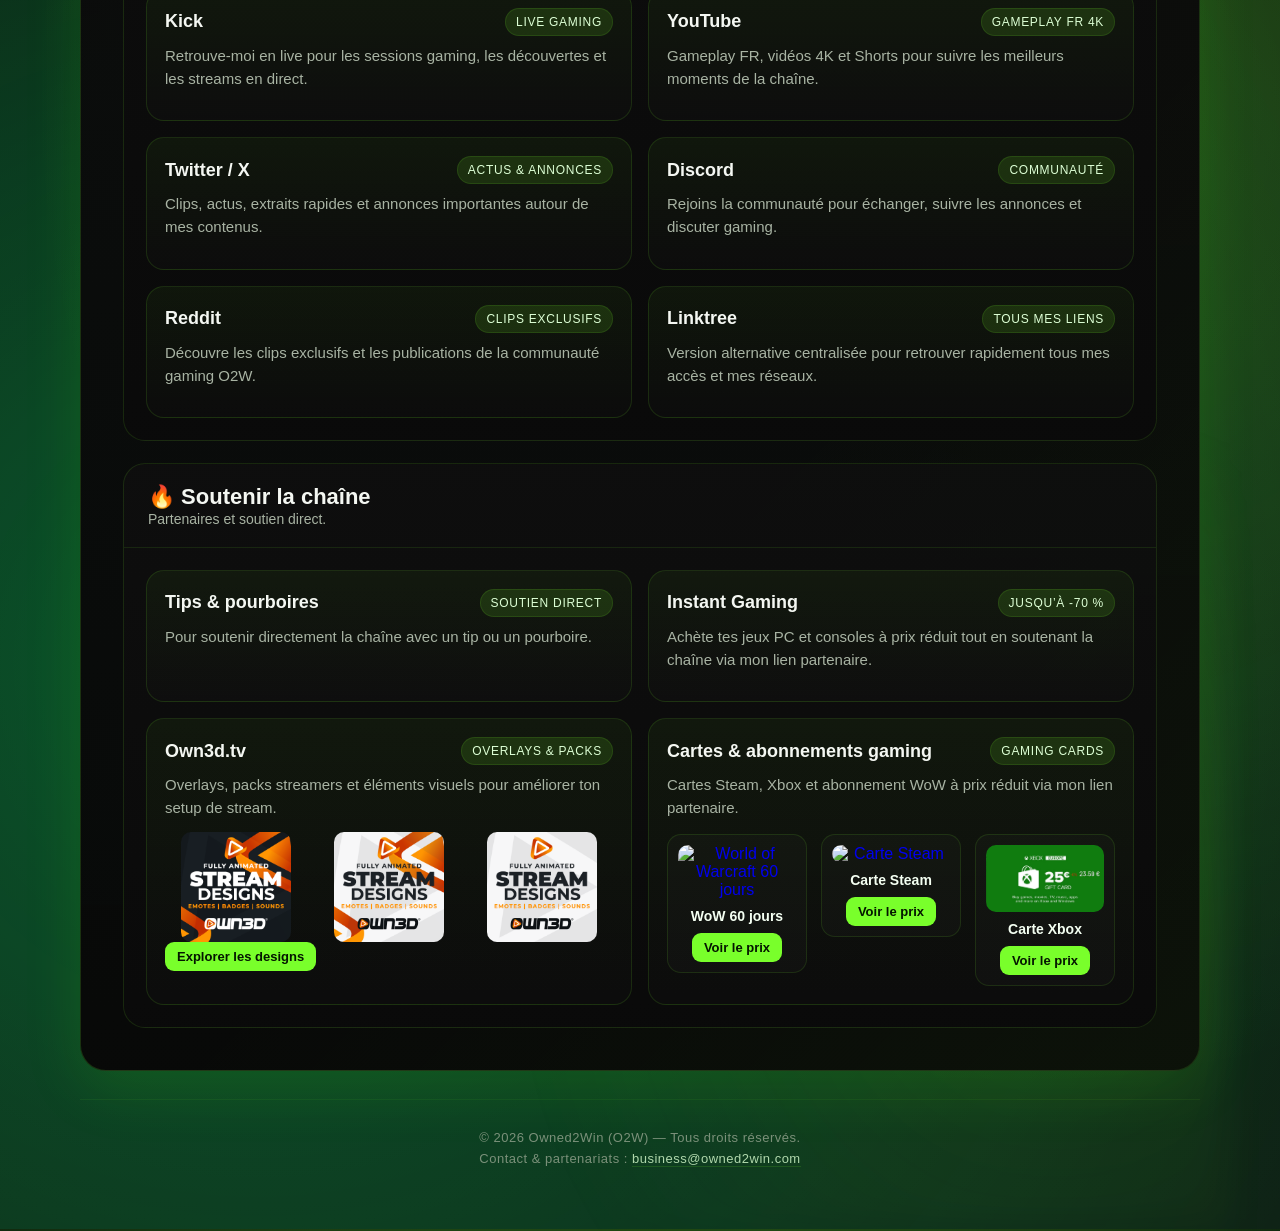
==== commit 8ea967fa: "Update index.html" ====
--- a/index.html
+++ b/index.html
@@ -74,15 +74,38 @@
  "name": "Owned2Win",
  "alternateName": "O2W",
  "url": "https://www.owned2win.com/",
+ "image": "https://www.owned2win.com/logo.png",
  "sameAs": [
    "https://kick.com/owned2win",
-   "https://www.youtube.com/@ownedtwin01",
-   "https://x.com/Ownedtwin01",
-   "https://www.tiktok.com/@owned2win1"
+   "https://youtube.com/@Owned2winGaming",
+   "https://x.com/Owned2winGaming",
+   "https://steamcommunity.com/id/Owned2win/",
  ],
- "description": "Créateur de contenu gaming et streaming. Owned2Win regroupe ses accès officiels, vidéos, lives et communauté."
+ "jobTitle": "Créateur de contenu gaming et streamer",
+ "description": "Owned2Win (O2W) est un créateur de contenu gaming qui regroupe ses vidéos, lives, communauté et partenaires sur son hub officiel."
 }
 </script>
+
+<!-- Données structurées : Organization -->
+
+<script type="application/ld+json">
+{
+ "@context": "https://schema.org",
+ "@type": "Organization",
+ "name": "Owned2Win",
+ "alternateName": "O2W",
+ "url": "https://www.owned2win.com/",
+ "logo": "https://www.owned2win.com/logo.png",
+ "sameAs": [
+   "https://steamcommunity.com/id/Owned2win/"
+   "https://kick.com/owned2win",
+   "https://youtube.com/@Owned2winGaming",
+   "https://x.com/Owned2winGaming",
+ ],
+ "description": "Owned2Win est un hub gaming regroupant streaming, vidéos, communauté et contenus gaming."
+}
+</script>
+
 <style>
 
 /* VARIABLES GLOBALES */
@@ -1167,7 +1190,7 @@
 				data-track="instant-gaming"
               >
                 <img
-                  src="instant-gaming-pc-fr.png"
+                  src="images/instant-gaming-pc-fr.png"
                   alt="Acheter vos jeux PC sur Instant Gaming"
                   class="partner-compact-image"
 				  >
@@ -1211,7 +1234,7 @@
 
                   <span class="stream-badge">Regarder sur Kick</span>
 
-                  <img src="streaming-current.png" alt="Streaming du mois sur Kick - Owned2win">
+                  <img src="images/streaming-current.png" alt="Streaming du mois sur Kick - Owned2win">
 
                 </a>
               </div>
@@ -1236,7 +1259,7 @@
         <div class="steam-feature-layout">
 
           <div class="steam-feature-visual">
-            <img src="steam-owned2win.png" alt="Profil Steam Owned2win">
+            <img src="images/steam-owned2win.png" alt="Profil Steam Owned2win">
           </div>
 
           <div class="steam-feature-content">
@@ -1282,7 +1305,7 @@
               <p class="link-desc">Retrouve-moi en live pour les sessions gaming, les découvertes et les streams en direct.</p>
             </a>
 
-            <a class="link-card" href="https://www.youtube.com/@ownedtwin01" target="_blank" rel="noopener noreferrer">
+            <a class="link-card" href="https://youtube.com/@Owned2winGaming" target="_blank" rel="noopener noreferrer">
               <div class="link-top">
                 <h3 class="link-name">YouTube</h3>
                 <span class="tag">Gameplay FR 4K</span>
@@ -1290,7 +1313,7 @@
               <p class="link-desc">Gameplay FR, vidéos 4K et Shorts pour suivre les meilleurs moments de la chaîne.</p>
             </a>
 
-            <a class="link-card" href="https://x.com/Ownedtwin01" target="_blank" rel="noopener noreferrer">
+            <a class="link-card" href="https://x.com/Owned2winGaming" target="_blank" rel="noopener noreferrer">
               <div class="link-top">
                 <h3 class="link-name">Twitter / X</h3>
                 <span class="tag">Actus & annonces</span>
@@ -1363,9 +1386,9 @@
 
               <div class="own3d-grid">
 
-                <img src="own3d1.png" alt="Stream overlays">
-                <img src="own3d2.png" alt="Stream alerts">
-                <img src="own3d3.png" alt="Stream emotes">
+                <img src="images/own3d1.png" alt="Stream overlays">
+                <img src="images/own3d2.png" alt="Stream alerts">
+                <img src="images/own3d3.png" alt="Stream emotes">
 
               </div>
 
@@ -1385,19 +1408,19 @@
               <div class="gaming-bundle-grid">
 
                 <a class="gaming-mini-card" href="https://www.instant-gaming.com/fr/82-acheter-world-of-warcraft-carte-60-jours-pc-mac-battle-net/?igr=gamer-8c5d8e" data-track="wow-card" target="_blank" rel="noopener noreferrer sponsored">
-                  <img src="wow-card.jpg" alt="World of Warcraft 60 jours">
+                  <img src="images/wow-card.jpg" alt="World of Warcraft 60 jours">
                   <p class="gaming-mini-title">WoW 60 jours</p>
                   <span class="gaming-mini-btn">Voir le prix</span>
                 </a>
 
                 <a class="gaming-mini-card" href="https://www.instant-gaming.com/fr/808-acheter-steam-gift-card-20eur-eur20-card-pc-mac-jeu-steam-eur/?igr=gamer-8c5d8e" data-track="steam-card" target="_blank" rel="noopener noreferrer sponsored">
-                  <img src="steam-card.jpg" alt="Carte Steam">
+                  <img src="images/steam-card.jpg" alt="Carte Steam">
                   <p class="gaming-mini-title">Carte Steam</p>
                   <span class="gaming-mini-btn">Voir le prix</span>
                 </a>
 
                 <a class="gaming-mini-card" href="https://www.instant-gaming.com/fr/274-acheter-carte-cadeau-xbox-live-25eur-xbox-one-xbox-series-x-s-pc-microsoft-store/?igr=gamer-8c5d8e" data-track="xbox-card" target="_blank" rel="noopener noreferrer sponsored">
-                  <img src="xbox-card.jpg" alt="Carte Xbox">
+                  <img src="images/xbox-card.jpg" alt="Carte Xbox">
                   <p class="gaming-mini-title">Carte Xbox</p>
                   <span class="gaming-mini-btn">Voir le prix</span>
                 </a>
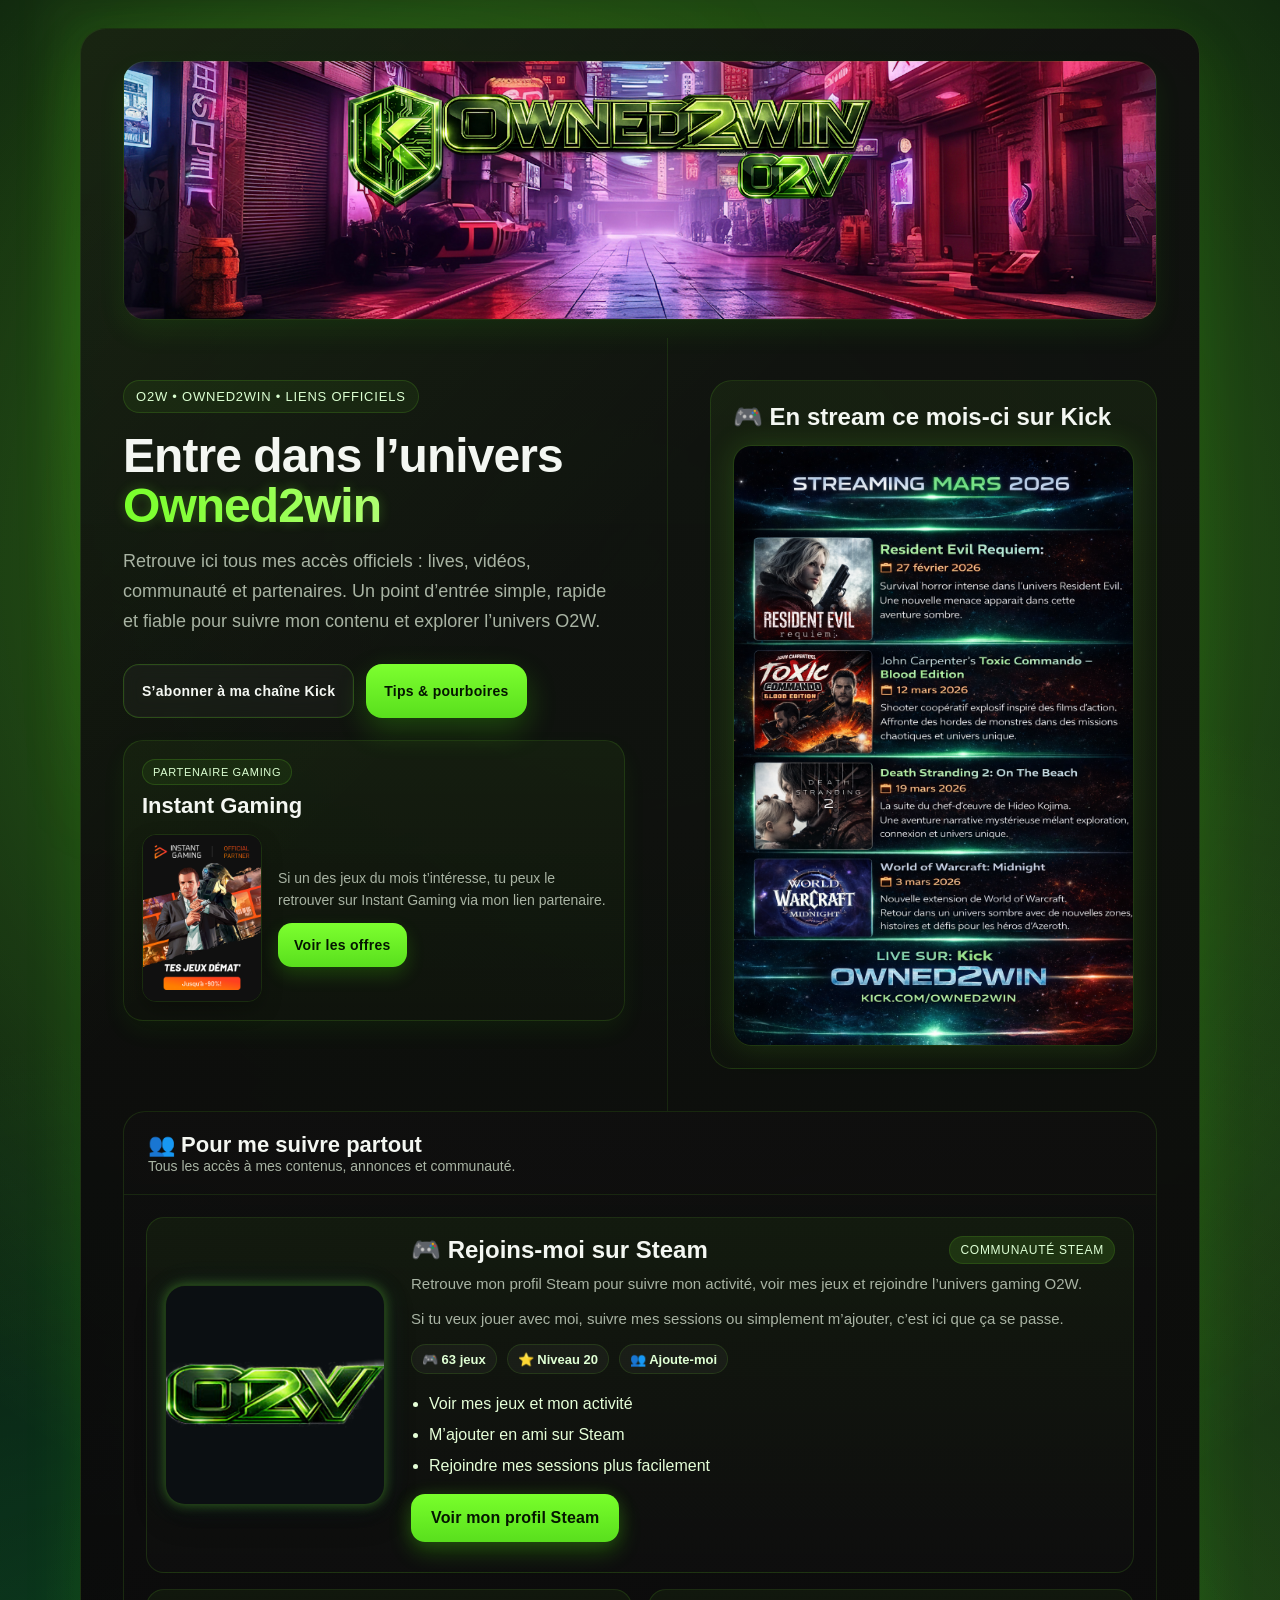
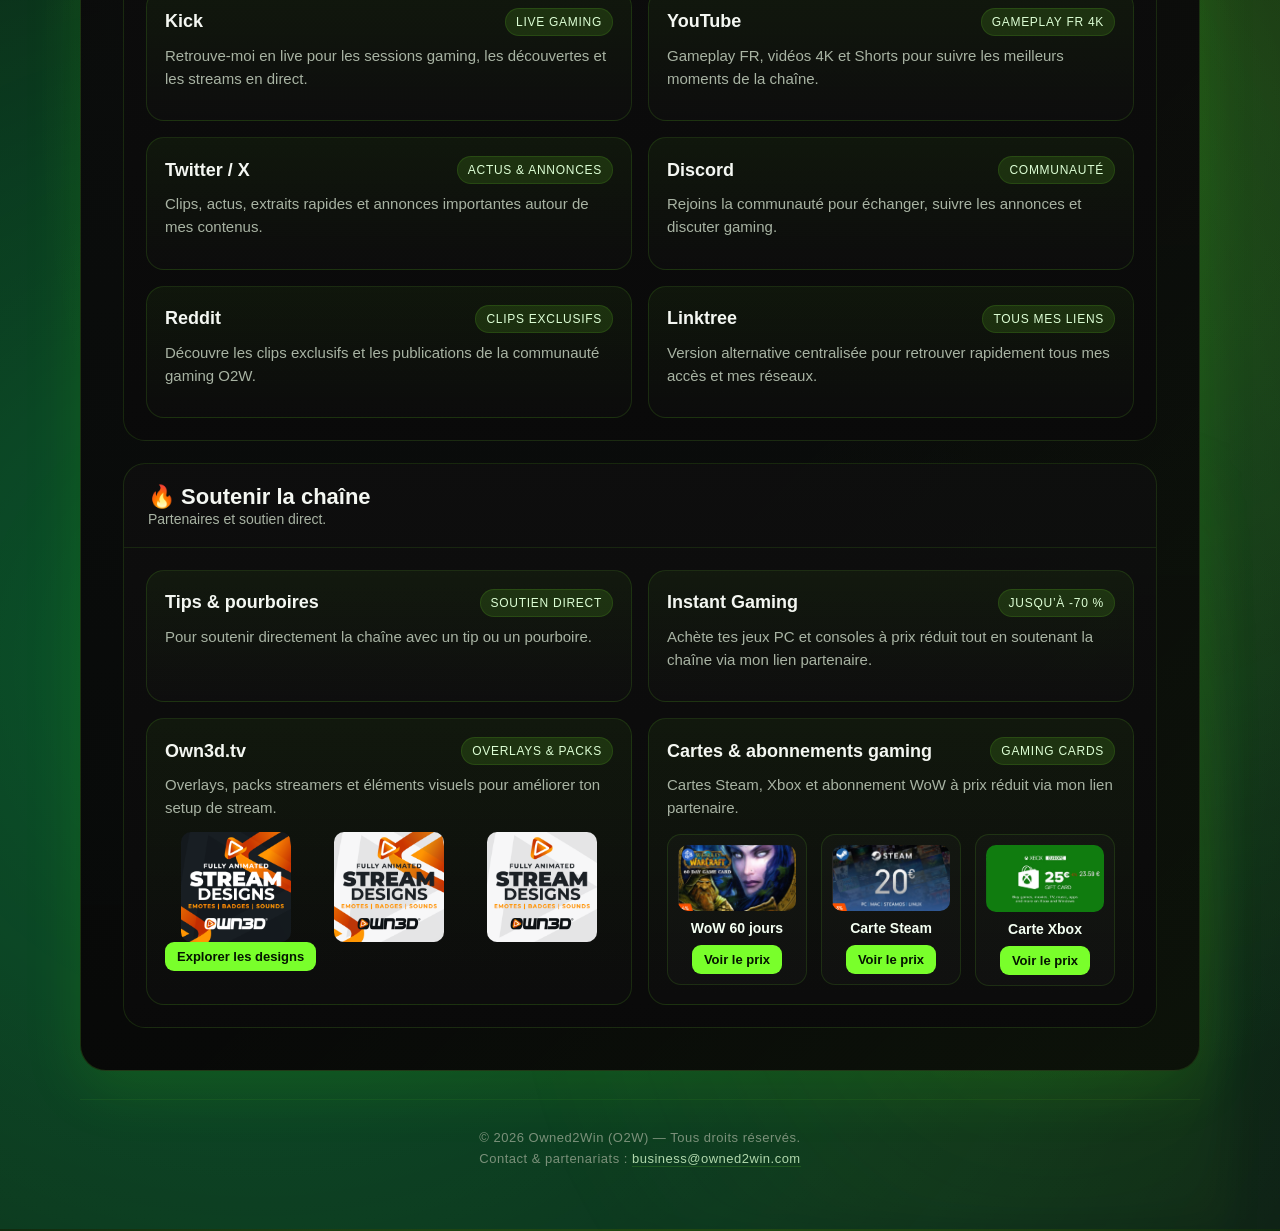
==== commit 77c54909: "Update index.html" ====
--- a/index.html
+++ b/index.html
@@ -219,7 +219,7 @@
       width: 100%;
       aspect-ratio: 4 / 1;
       border-radius: 22px;
-      background-image: url("banner-o2w2.png");
+      background-image: url("images/banner-o2w2.png");
       background-size: cover;
       background-position: center;
       background-repeat: no-repeat;
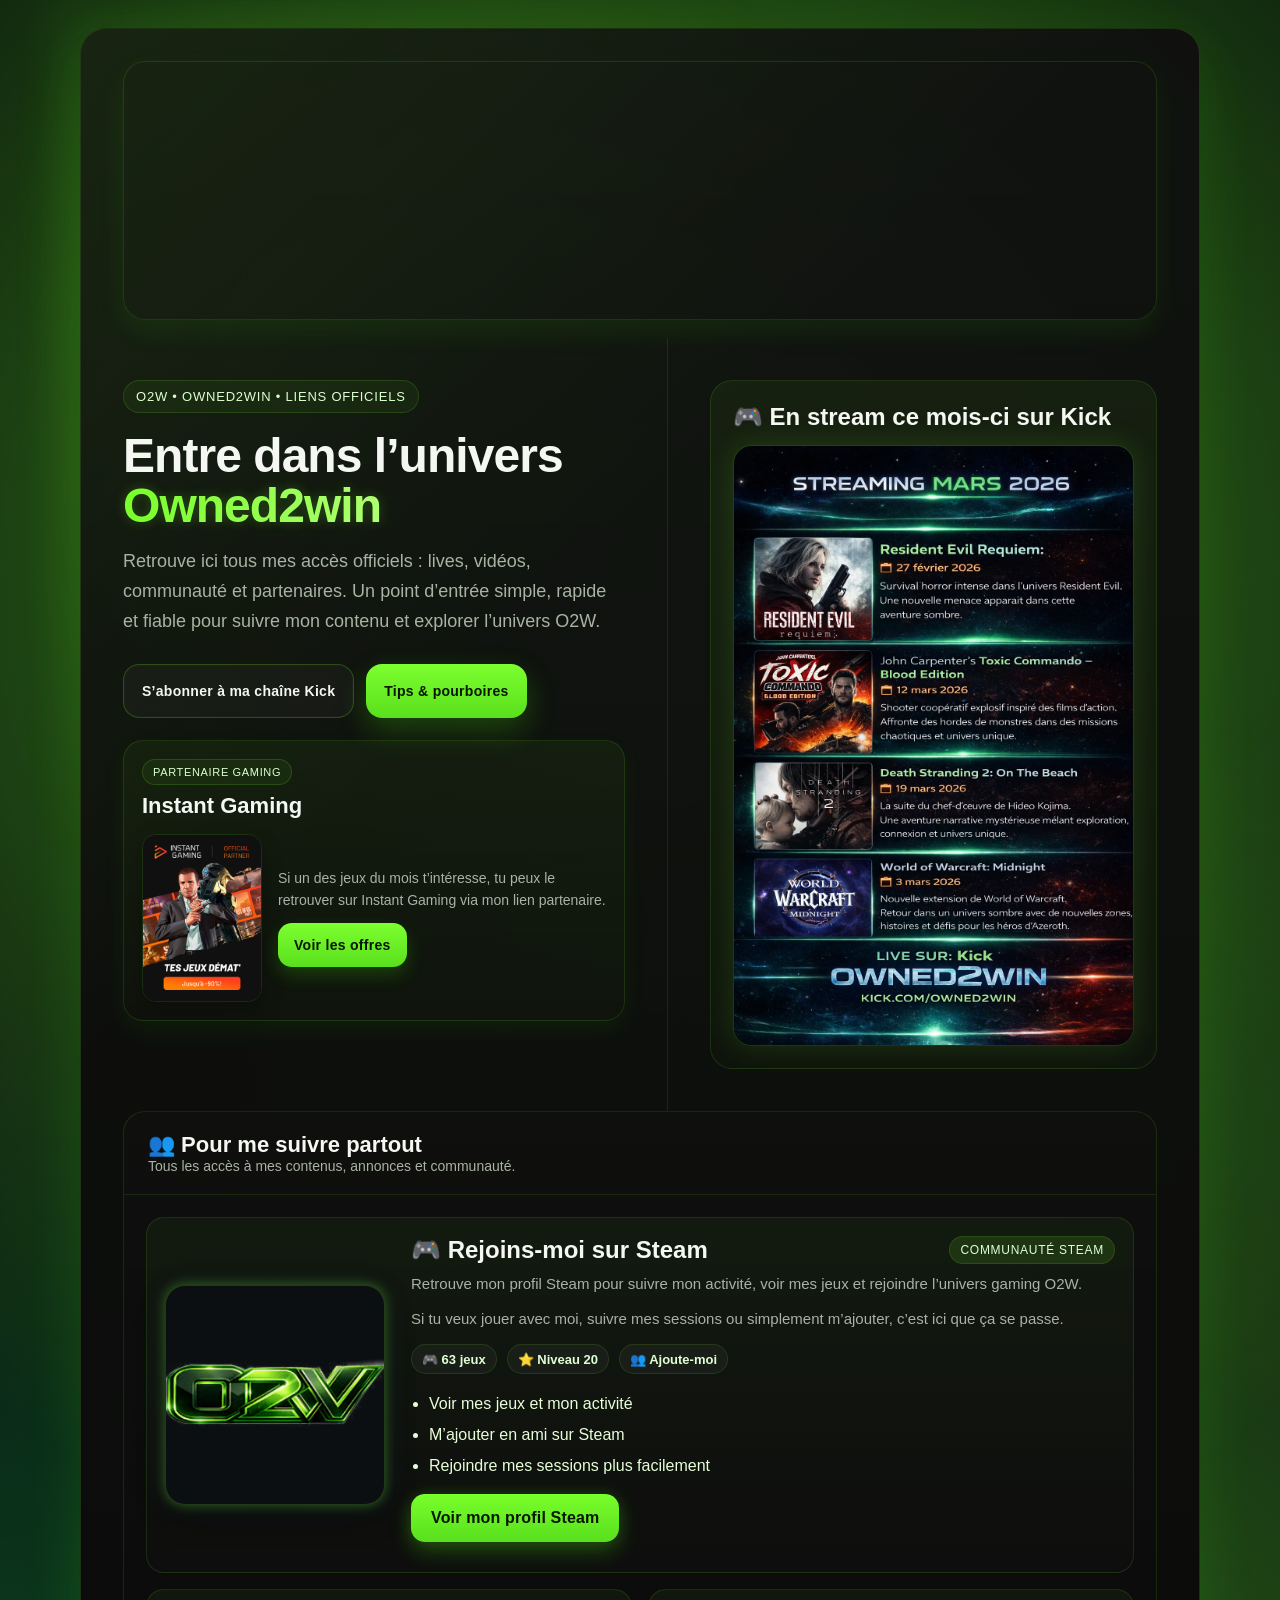
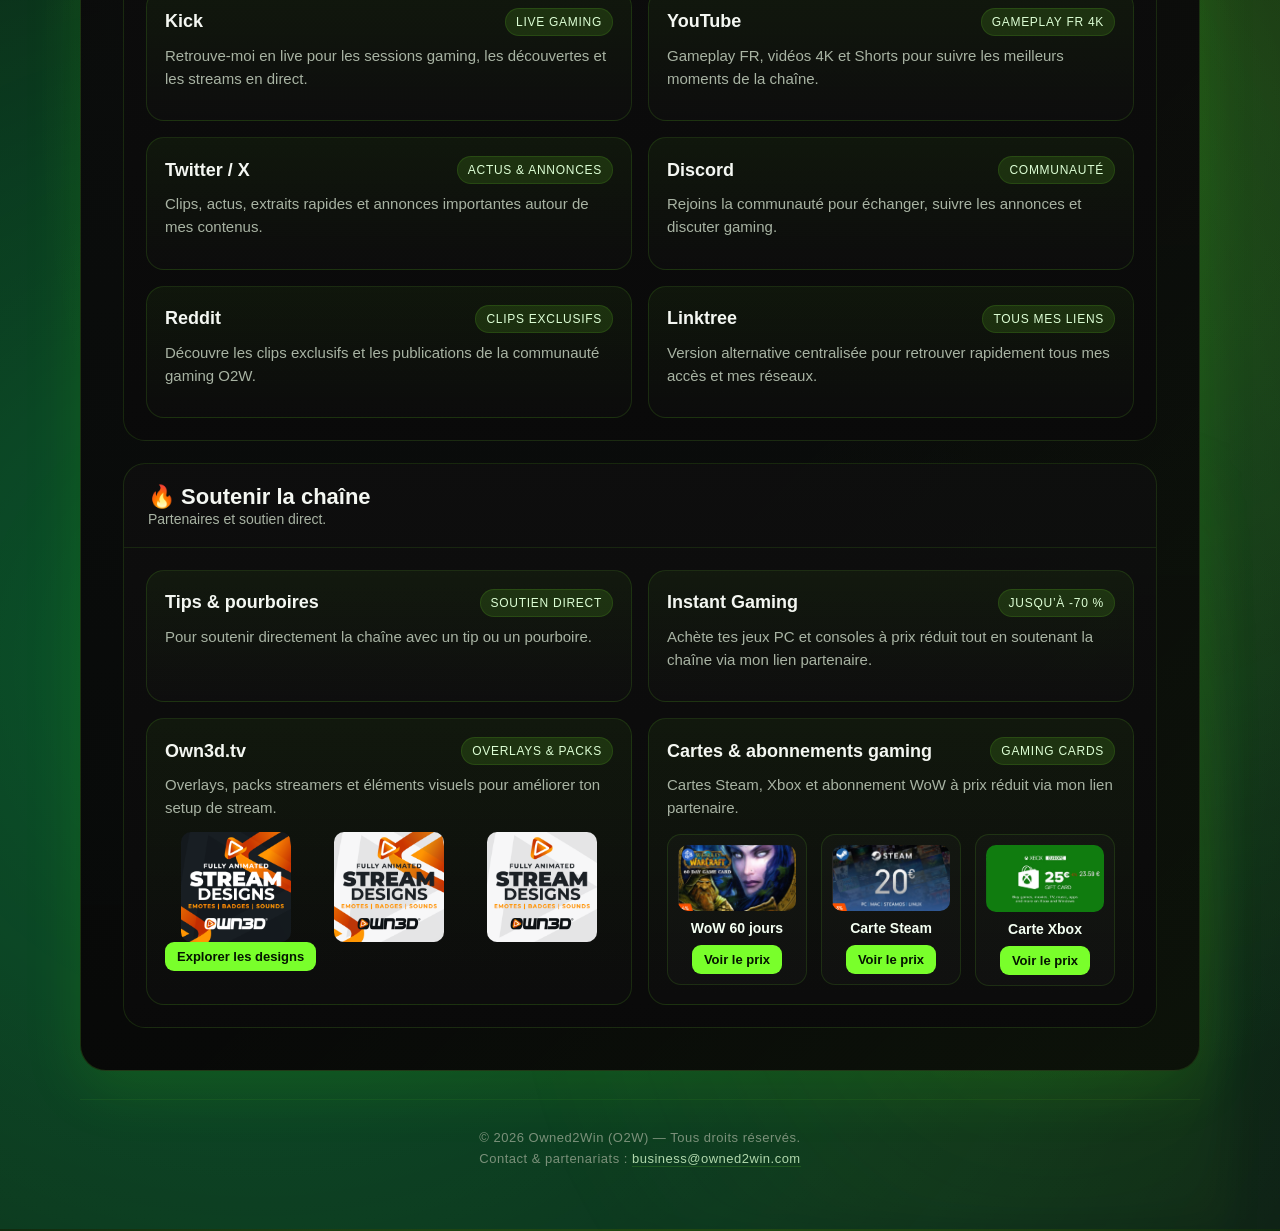
==== commit df821cfc: "Update index.html" ====
--- a/index.html
+++ b/index.html
@@ -47,6 +47,7 @@
 <meta name="twitter:image" content="https://www.owned2win.com/logo.png">
 
 <link rel="icon" type="image/png" href="favicon.png">
+<link rel="stylesheet" href="css/style.css">
 
 <!-- Données structurées : WebSite -->
 
@@ -106,1037 +107,6 @@
 }
 </script>
 
-<style>
-
-/* VARIABLES GLOBALES */
-:root {
- --bg: #040404;
- --bg-soft: #0a0a0a;
- --card: rgba(15, 15, 15, 0.94);
-}
-
-/* BASE GLOBALE */
-html, body {
- margin: 0;
- padding: 0;
-}
-
-/* ton reste de CSS */
-
-    /* =========================
-       VARIABLES GLOBALES
-       ========================= */
-    :root {
-      --bg: #040404;
-      --bg-soft: #0a0a0a;
-      --card: rgba(15, 15, 15, 0.94);
-      --card-2: rgba(19, 19, 19, 0.96);
-      --text: #f4f7f2;
-      --muted: #a8b3a3;
-      --line: rgba(120, 255, 60, 0.16);
-      --green: #79ff2b;
-      --green-2: #49d418;
-      --green-3: #204f11;
-      --shadow: 0 18px 60px rgba(64, 255, 0, 0.12);
-      --radius: 26px;
-    }
-
-    * {
-      box-sizing: border-box;
-    }
-
-    /* =========================
-       BASE GLOBALE
-       ========================= */
-    html, body {
-      margin: 0;
-      padding: 0;
-      min-height: 100%;
-      background:
-        radial-gradient(circle at 50% 20%, rgba(121,255,43,0.45), transparent 45%),
-        radial-gradient(circle at 20% 80%, rgba(0,255,120,0.25), transparent 50%),
-        radial-gradient(circle at 80% 60%, rgba(121,255,43,0.22), transparent 50%),
-        linear-gradient(180deg, #08160c 0%, #0f2014 100%);
-      color: var(--text);
-      font-family: Inter, Arial, Helvetica, sans-serif;
-    }
-
-    body {
-      min-height: 100vh;
-      padding: 28px;
-    }
-
-    /* Conteneur principal centré */
-    .page {
-      width: 100%;
-      max-width: 1120px;
-      margin: 0 auto;
-      position: relative;
-    }
-
-    /* Halo lumineux décoratif */
-    .glow {
-      position: absolute;
-      inset: -30px;
-      background:
-        radial-gradient(circle at 15% 10%, rgba(121,255,43,0.12), transparent 22%),
-        radial-gradient(circle at 85% 90%, rgba(121,255,43,0.08), transparent 20%);
-      filter: blur(18px);
-      pointer-events: none;
-      z-index: 0;
-    }
-
-    /* Grande carte principale */
-    .card {
-      position: relative;
-      z-index: 1;
-      background: linear-gradient(180deg, rgba(16,16,16,0.95), rgba(8,8,8,0.98));
-      border: 1px solid var(--line);
-      border-radius: var(--radius);
-      box-shadow: var(--shadow);
-      overflow: hidden;
-    }
-
-    /* Effet décoratif léger */
-    .card::before {
-      content: "";
-      position: absolute;
-      inset: 0;
-      background: linear-gradient(135deg, rgba(121,255,43,0.08), transparent 28%, transparent 72%, rgba(121,255,43,0.04));
-      pointer-events: none;
-    }
-
-    /* =========================
-       BANNIÈRE DU HAUT
-       ========================= */
-    .top-banner-box {
-      margin: 32px 42px 18px 42px;
-      position: relative;
-      z-index: 1;
-    }
-
-    .banner {
-      width: 100%;
-      aspect-ratio: 4 / 1;
-      border-radius: 22px;
-      background-image: url("images/banner-o2w2.png");
-      background-size: cover;
-      background-position: center;
-      background-repeat: no-repeat;
-      border: 1px solid rgba(121,255,43,0.12);
-      box-shadow: 0 12px 28px rgba(64,255,0,0.08);
-    }
-
-    /* =========================
-       HERO = BLOC PRINCIPAL DU HAUT
-       ========================= */
-    .hero {
-      display: grid;
-      grid-template-columns: 1.05fr 0.95fr;
-      gap: 0;
-      position: relative;
-      z-index: 1;
-    }
-
-    .hero-left,
-    .hero-right {
-      padding: 42px;
-    }
-
-    .hero-left {
-      border-right: 1px solid rgba(121,255,43,0.10);
-    }
-
-    /* Badge du haut */
-    .badge {
-      display: inline-flex;
-      align-items: center;
-      gap: 10px;
-      margin-bottom: 18px;
-      padding: 8px 12px;
-      border: 1px solid rgba(121,255,43,0.14);
-      border-radius: 999px;
-      background: rgba(121,255,43,0.06);
-      color: #dbffd1;
-      font-size: 13px;
-      text-transform: uppercase;
-      letter-spacing: 0.06em;
-    }
-
-    /* Titre principal */
-    h1 {
-      margin: 0 0 16px;
-      font-size: clamp(32px, 4.2vw, 48px);
-      line-height: 1.05;
-      letter-spacing: -0.02em;
-    }
-
-    /* Mot mis en valeur */
-    .accent {
-      background: linear-gradient(90deg, #79ff2b, #b6ff7a, #79ff2b);
-      background-size: 200% 200%;
-      background-clip: text;
-      -webkit-background-clip: text;
-      color: transparent;
-      -webkit-text-fill-color: transparent;
-      text-shadow: 0 0 12px rgba(121,255,43,0.25);
-      animation: accentGlow 6s ease infinite;
-    }
-
-    @keyframes accentGlow {
-      0% { background-position: 0% 50%; }
-      50% { background-position: 100% 50%; }
-      100% { background-position: 0% 50%; }
-    }
-
-    /* Texte sous le titre */
-    .lead {
-      margin: 0 0 28px;
-      max-width: 60ch;
-      color: var(--muted);
-      line-height: 1.65;
-      font-size: 18px;
-    }
-
-    /* Zone des boutons */
-    .hero-actions {
-      display: flex;
-      gap: 12px;
-      flex-wrap: wrap;
-      align-items: center;
-      margin-bottom: 0;
-    }
-
-    .btn {
-      display: inline-flex;
-      align-items: center;
-      justify-content: center;
-      gap: 10px;
-      min-height: 54px;
-      padding: 0 18px;
-      border-radius: 16px;
-      text-decoration: none;
-      font-size: 14px;
-      font-weight: 800;
-      letter-spacing: 0.02em;
-      transition: transform 0.22s ease, box-shadow 0.22s ease, border-color 0.22s ease, background 0.22s ease, filter 0.22s ease;
-      cursor: pointer;
-      border: none;
-      position: relative;
-      z-index: 5;
-      backdrop-filter: blur(8px);
-      white-space: nowrap;
-    }
-
-    .btn:hover {
-      transform: translateY(-3px);
-      filter: brightness(1.03);
-    }
-
-    .btn:active {
-      transform: translateY(0);
-    }
-
-    .btn-primary {
-      background: linear-gradient(180deg, #7dff2f 0%, #59df1d 100%);
-      color: #041600;
-      box-shadow: 0 12px 30px rgba(79,255,8,0.22);
-    }
-
-    .btn-secondary {
-      background: rgba(255,255,255,0.03);
-      color: var(--text);
-      border: 1px solid rgba(121,255,43,0.22);
-      box-shadow: inset 0 0 0 1px rgba(255,255,255,0.02);
-    }
-
-    /* =========================
-       BLOC PARTENAIRE COMPACT
-       Sous les boutons, colonne gauche
-       ========================= */
-	/* =========================
-       STEAM FEATURED CARD
-       ========================= */
-
-    .steam-feature{
-      grid-column:1 / -1;
-      display:block;
-      text-decoration:none;
-    }
-
-    .steam-feature-layout{
-      display:grid;
-      grid-template-columns:220px 1fr;
-      gap:22px;
-      align-items:center;
-    }
-
-    .steam-feature-visual img{
-     width:100%;
-     display:block;
-     border-radius:16px;
-     border:1px solid rgba(121,255,43,0.14);
-     box-shadow:0 10px 24px rgba(0,0,0,0.28);
-    }
-
-    .steam-feature-content{
-      min-width:0;
-    }
-
-    .steam-feature-desc{
-      margin-bottom:10px;
-    }
-
-    .steam-feature-text{
-      margin:0 0 12px;
-      color:var(--muted);
-      line-height:1.55;
-      font-size:15px;
-    }
-
-    .steam-feature-list{
-      margin:0 0 16px 18px;
-      padding:0;
-      color:#dfffd2;
-      line-height:1.6;
-    }
-
-    .steam-feature-list li{
-      margin-bottom:4px;
-    }
-
-    .steam-feature-actions{
-      margin-bottom:12px;
-    }
-
-    .steam-btn{
-      display:inline-flex;
-      align-items:center;
-      justify-content:center;
-      min-height:44px;
-      padding:0 18px;
-      border-radius:12px;
-      background:linear-gradient(180deg, #79ff2b 0%, #59df1d 100%);
-      color:#041600;
-      font-weight:800;
-      letter-spacing:0.01em;
-      box-shadow:0 8px 18px rgba(79,255,8,0.18);
-      transition:transform 0.2s ease, filter 0.2s ease, box-shadow 0.2s ease;
-    }
-
-    .steam-feature:hover .steam-btn{
-      transform:translateY(-2px);
-      filter:brightness(1.04);
-      box-shadow:0 12px 22px rgba(79,255,8,0.24);
-    }
-
-    .steam-feature:hover .steam-feature-visual img{
-      transform:scale(1.02);
-    }
-
-    .steam-feature-visual img{
-      transition:transform 0.2s ease;
-    }
-
-    @media (max-width: 920px){
-      .steam-feature-layout{
-        grid-template-columns:1fr;
-      }
-
-      .steam-feature-visual img{
-        max-width:260px;
-        margin:0 auto;
-      }
-    }
-
-    * =========================
-    STEAM BOOST VISUEL
-    ========================= */
-
-    .steam-feature{
-      grid-column: 1 / -1;
-      display: block;
-      text-decoration: none;
-      border: 1px solid rgba(121,255,43,0.22);
-      background:
-        linear-gradient(180deg, rgba(121,255,43,0.08), rgba(255,255,255,0.015)),
-        radial-gradient(circle at 10% 20%, rgba(76, 201, 240, 0.08), transparent 28%);
-      box-shadow:
-        0 0 0 1px rgba(121,255,43,0.10),
-        0 18px 40px rgba(64,255,0,0.10),
-        0 0 28px rgba(76, 201, 240, 0.06);
-    }
-
-    .steam-feature:hover{
-      transform: translateY(-4px);
-      border-color: rgba(121,255,43,0.34);
-      box-shadow:
-        0 0 0 1px rgba(121,255,43,0.18),
-        0 22px 44px rgba(64,255,0,0.16),
-        0 0 34px rgba(76, 201, 240, 0.10);
-    }
-
-    .steam-feature-layout{
-      display:grid;
-      grid-template-columns:220px 1fr;
-      gap:26px;
-      align-items:center;
-    }
-
-    .steam-feature-visual{
-      position: relative;
-    }
-
-    .steam-feature-visual::before{
-      content:"";
-      position:absolute;
-      inset:-10px;
-      border-radius:22px;
-      background:
-        radial-gradient(circle, rgba(121,255,43,0.18), transparent 60%);
-      filter: blur(16px);
-      z-index:0;
-    }
-
-    .steam-feature-visual img{
-      position: relative;
-      z-index: 1;
-      width:100%;
-      display:block;
-      border-radius:20px;
-      border:1px solid rgba(121,255,43,0.18);
-      box-shadow:
-        0 0 12px rgba(121,255,43,0.32),
-        0 0 28px rgba(76,201,240,0.10),
-        0 12px 28px rgba(0,0,0,0.34);
-      transition:transform 0.25s ease, box-shadow 0.25s ease, filter 0.25s ease;
-      background:#0b0f12;
-    }
-
-    .steam-feature:hover .steam-feature-visual img{
-      transform: scale(1.03);
-      filter: brightness(1.04);
-      box-shadow:
-        0 0 18px rgba(121,255,43,0.42),
-        0 0 34px rgba(76,201,240,0.16),
-        0 18px 30px rgba(0,0,0,0.40);
-    }
-
-    .steam-tag{
-       background: linear-gradient(180deg, rgba(121,255,43,0.18), rgba(76,201,240,0.12));
-       border-color: rgba(121,255,43,0.22);
-       color:#ebffe3;
-    }
-
-    .steam-feature-content .link-name{
-      font-size: 24px;
-    }
-
-    .steam-feature-text{
-      margin:0 0 12px;
-      color:var(--muted);
-      line-height:1.65;
-      font-size:15px;
-    }
-
-    .steam-feature-list{
-      margin:0 0 14px 18px;
-      padding:0;
-      color:#e6ffd8;
-      line-height:1.7;
-    }
-
-    .steam-feature-stats{
-      display:flex;
-      flex-wrap:wrap;
-      gap:10px;
-      margin:0 0 16px;
-    }
-
-    .steam-feature-stats span{
-      display:inline-flex;
-      align-items:center;
-      min-height:30px;
-      padding:0 10px;
-      border-radius:999px;
-      background:rgba(255,255,255,0.04);
-      border:1px solid rgba(121,255,43,0.12);
-      color:#dfffd4;
-      font-size:13px;
-      font-weight:700;
-    }
-
-    .steam-btn{
-      display:inline-flex;
-      align-items:center;
-      justify-content:center;
-      min-height:48px;
-      padding:0 20px;
-      border-radius:14px;
-      background:linear-gradient(180deg, #79ff2b 0%, #59df1d 100%);
-      color:#041600;
-      font-weight:900;
-      letter-spacing:0.01em;
-      box-shadow:
-        0 10px 22px rgba(79,255,8,0.22),
-        0 0 18px rgba(121,255,43,0.12);
-      transition:transform 0.2s ease, filter 0.2s ease, box-shadow 0.2s ease;
-    }
-
-    .steam-feature:hover .steam-btn{
-      transform:translateY(-2px) scale(1.02);
-      filter:brightness(1.05);
-      box-shadow:
-        0 14px 26px rgba(79,255,8,0.28),
-        0 0 24px rgba(121,255,43,0.18);
-    }
-
-    @media (max-width: 920px){
-      .steam-feature-layout{
-        grid-template-columns:1fr;
-    }
-
-    .steam-feature-visual img{
-      max-width:260px;
-      margin:0 auto;
-    }
-
-    .steam-feature-content .link-name{
-      font-size: 21px;
-    }
-  }	
-	   
-    .partner-compact {
-      margin-top: 22px;
-      padding: 18px;
-      border-radius: 20px;
-      background: linear-gradient(180deg, rgba(121,255,43,0.05), rgba(121,255,43,0.02));
-      border: 1px solid rgba(121,255,43,0.12);
-      box-shadow: 0 10px 24px rgba(64,255,0,0.06);
-    }
-
-    /* Animation pulse pour le bouton Kick */
-    @keyframes kickPulse {
-      0% {
-        box-shadow: 0 0 0 0 rgba(121,255,43,0.35);
-      }
-      70% {
-        box-shadow: 0 0 0 14px rgba(121,255,43,0);
-      }
-      100% {
-        box-shadow: 0 0 0 0 rgba(121,255,43,0);
-      }
-    }
-
-    .btn-kick {
-      animation: kickPulse 8s infinite;
-    }
-
-    .partner-compact-head {
-      margin-bottom: 14px;
-    }
-
-    .partner-compact-kicker {
-      display: inline-block;
-      margin-bottom: 8px;
-      padding: 6px 10px;
-      border-radius: 999px;
-      border: 1px solid rgba(121,255,43,0.16);
-      background: rgba(121,255,43,0.06);
-      color: #dcffd2;
-      font-size: 11px;
-      text-transform: uppercase;
-      letter-spacing: 0.06em;
-    }
-
-    .partner-compact h3 {
-      margin: 0;
-      font-size: 22px;
-      line-height: 1.2;
-      color: #f4f7f2;
-    }
-
-    .partner-compact-layout {
-      display: grid;
-      grid-template-columns: 120px 1fr;
-      gap: 16px;
-      align-items: center;
-    }
-
-    .partner-compact-image-link {
-      display: block;
-      text-decoration: none;
-    }
-
-    .partner-compact-image {
-      display: block;
-      width: 100%;
-      border-radius: 14px;
-      border: 1px solid rgba(121,255,43,0.10);
-      box-shadow: 0 8px 20px rgba(0,0,0,0.25);
-      transition: transform 0.25s ease, box-shadow 0.25s ease, filter 0.25s ease;
-    }
-
-    .partner-compact-image-link:hover .partner-compact-image {
-      transform: scale(1.04);
-      box-shadow: 0 0 22px rgba(121,255,43,0.18);
-      filter: brightness(1.03);
-    }
-
-    .partner-compact-content p {
-      margin: 0 0 12px;
-      color: var(--muted);
-      line-height: 1.55;
-      font-size: 14px;
-    }
-
-    .partner-compact-btn {
-      display: inline-flex;
-      align-items: center;
-      justify-content: center;
-      min-height: 44px;
-      padding: 0 16px;
-      border-radius: 14px;
-      text-decoration: none;
-      font-size: 14px;
-      font-weight: 800;
-      letter-spacing: 0.02em;
-      color: #041600;
-      background: linear-gradient(180deg, #7dff2f 0%, #59df1d 100%);
-      box-shadow: 0 8px 18px rgba(79,255,8,0.18);
-      transition: transform 0.2s ease, filter 0.2s ease;
-    }
-
-    .partner-compact-btn:hover {
-      transform: translateY(-2px);
-      filter: brightness(1.03);
-    }
-    /* =====================
-    CARTES & ABONNEMENTS GAMING
-    ===================== */
-
-    .gaming-cards{
-      margin-top:40px;
-    }
-
-    .gaming-grid{
-      display:grid;
-      grid-template-columns:repeat(3,1fr);
-      gap:20px;
-    }
-
-    .gaming-card{
-      background:#111;
-      padding:15px;
-      border-radius:12px;
-      text-align:center;
-      border:1px solid rgba(121,255,43,0.15);
-    }
-
-    .gaming-card img{
-      width:100%;
-      border-radius:10px;
-      margin-bottom:10px;
-    }
-
-    .gaming-card h3{
-      margin:8px 0;
-      font-size:16px;
-      color:#f4fff2;
-    }
-
-    .gaming-card a{
-      display:inline-block;
-      margin-top:8px;
-      padding:8px 14px;
-      background:#79ff2b;
-      color:black;
-      font-weight:bold;
-      border-radius:8px;
-      text-decoration:none;
-      transition:transform 0.2s ease;
-    }
-
-    .gaming-card a:hover{
-      transform:scale(1.05);
-    }
-    /* =========================
-       COLONNE DROITE
-       ========================= */
-    .panel {
-      height: 100%;
-      display: grid;
-      gap: 18px;
-      align-content: start;
-    }
-
-    .mini-card {
-      padding: 22px;
-      border-radius: 22px;
-      background: linear-gradient(180deg, rgba(121,255,43,0.06), rgba(121,255,43,0.02));
-      border: 1px solid rgba(121,255,43,0.12);
-    }
-
-    .mini-card h2 {
-      margin: 0 0 10px;
-      font-size: 24px;
-      line-height: 1.15;
-    }
-
-    /* =========================
-       IMAGE STREAMING DU MOIS
-       ========================= */
-    .monthly-stream {
-      margin-top: 15px;
-      border-radius: 18px;
-      overflow: hidden;
-      border: 1px solid rgba(121,255,43,0.15);
-      box-shadow: 0 0 30px rgba(121,255,43,0.15);
-    }
-
-    .monthly-stream img {
-      width: 100%;
-      height: auto;
-      display: block;
-      border-radius: 18px;
-      transition: 0.4s;
-    }
-
-    .stream-link {
-      position: relative;
-      display: block;
-      text-decoration: none;
-    }
-
-    .stream-link:hover {
-      cursor: pointer;
-    }
-
-    .stream-link:hover img {
-      transform: scale(1.09);
-      box-shadow: 0 0 40px rgba(121,255,43,0.45);
-    }
-
-    .stream-badge {
-      position: absolute;
-      right: 14px;
-      bottom: 14px;
-      z-index: 3;
-      padding: 8px 12px;
-      border-radius: 999px;
-      background: rgba(8, 12, 8, 0.88);
-      border: 1px solid rgba(121,255,43,0.22);
-      color: #e8ffe0;
-      font-size: 12px;
-      font-weight: 700;
-      letter-spacing: 0.02em;
-      box-shadow: 0 0 18px rgba(121,255,43,0.12);
-      opacity: 0;
-      transform: translateY(6px);
-      transition: opacity 0.22s ease, transform 0.22s ease, border-color 0.22s ease;
-      pointer-events: none;
-    }
-
-    .stream-link:hover .stream-badge {
-      opacity: 1;
-      transform: translateY(0);
-      border-color: rgba(121,255,43,0.4);
-    }
-
-    /* =========================
-       SECTIONS DU BAS
-       ========================= */
-    .sections {
-      position: relative;
-      z-index: 1;
-      padding: 0 42px 42px;
-      display: grid;
-      gap: 22px;
-    }
-
-    .section {
-      background: linear-gradient(180deg, rgba(15,15,15,0.92), rgba(10,10,10,0.98));
-      border: 1px solid rgba(121,255,43,0.12);
-      border-radius: 22px;
-      overflow: hidden;
-    }
-
-    .section-head {
-      padding: 20px 24px;
-      border-bottom: 1px solid rgba(121,255,43,0.10);
-      display: flex;
-      align-items: center;
-      justify-content: space-between;
-      gap: 12px;
-      flex-wrap: wrap;
-    }
-
-    .section-title {
-      margin: 0;
-      font-size: 22px;
-      line-height: 1.2;
-    }
-
-    .section-subtitle {
-      margin: 0;
-      color: var(--muted);
-      font-size: 14px;
-    }
-
-    .link-grid {
-      display: grid;
-      grid-template-columns: repeat(2, minmax(0, 1fr));
-      gap: 16px;
-      padding: 22px;
-    }
-
-    .link-card {
-      display: block;
-      text-decoration: none;
-      color: inherit;
-      background: linear-gradient(180deg, rgba(121,255,43,0.05), rgba(255,255,255,0.01));
-      border: 1px solid rgba(121,255,43,0.12);
-      border-radius: 18px;
-      padding: 18px;
-      transition: transform 0.18s ease, border-color 0.18s ease, box-shadow 0.18s ease;
-      position: relative;
-      z-index: 5;
-    }
-
-    .link-card:hover {
-      transform: translateY(-3px);
-      border-color: rgba(121,255,43,0.28);
-      box-shadow: 0 12px 28px rgba(64,255,0,0.09);
-    }
-
-    .link-top {
-      display: flex;
-      align-items: center;
-      justify-content: space-between;
-      gap: 14px;
-      margin-bottom: 8px;
-    }
-
-    .link-name {
-      margin: 0;
-      font-size: 18px;
-      font-weight: 800;
-    }
-
-    .tag {
-      display: inline-flex;
-      align-items: center;
-      justify-content: center;
-      min-height: 28px;
-      padding: 0 10px;
-      border-radius: 999px;
-      background: rgba(121,255,43,0.12);
-      border: 1px solid rgba(121,255,43,0.12);
-      color: #ddffd5;
-      font-size: 12px;
-      text-transform: uppercase;
-      letter-spacing: 0.06em;
-      white-space: nowrap;
-    }
-
-    .link-desc {
-      margin: 0 0 12px;
-      color: var(--muted);
-      line-height: 1.55;
-      font-size: 15px;
-    }
-
-    .link-url {
-      margin: 0;
-      color: #d9ffd0;
-      font-size: 13px;
-      line-height: 1.45;
-      word-break: break-all;
-      opacity: 0.92;
-    }
-	    /* ==========================
-    own3d GAMING
-    ========================== */
-	.own3d-grid{
-      display:grid;
-      grid-template-columns:repeat(3,1fr);
-      gap:10px;
-      margin-top:12px;
-    }
-
-    .own3d-grid img{
-      width:100%;
-      max-width:110px;
-      display:block;
-      border-radius:10px;
-      transition:transform .2s ease;
-      cursor:pointer;
-      margin:auto;
-    }
-
-    .own3d-grid img:hover{
-      transform:scale(1.05);
-    }
-    /* ==========================
-    MINI CARTES GAMING
-    ========================== */
-
-    .gaming-bundle{
-      display:block;
-    }
-
-    .gaming-bundle-grid{
-      display:grid;
-      grid-template-columns:repeat(3, minmax(0, 1fr));
-      gap:14px;
-      margin-top:14px;
-      align-items:start;
-    }
-
-    .gaming-mini-card{
-      display:block;
-      min-width:0;
-      background:rgba(255,255,255,0.02);
-      border:1px solid rgba(121,255,43,0.12);
-      border-radius:14px;
-      padding:10px;
-      text-align:center;
-      text-decoration:none;
-      transition:transform 0.15s ease, box-shadow 0.15s ease;
-    }
-
-    .gaming-mini-card:hover{
-      transform:translateY(-3px);
-      box-shadow:0 0 0 1px rgba(121,255,43,0.25),
-      0 10px 24px rgba(0,0,0,0.4);
-    }
-
-    .gaming-mini-card img{
-      width:100%;
-      display:block;
-      border-radius:10px;
-      margin-bottom:8px;
-      transition:transform 0.25s ease;
-    }
-
-    .gaming-mini-card:hover img{
-      transform:scale(1.05);
-    }
-
-    .gaming-mini-title{
-      margin:4px 0 8px;
-      font-size:14px;
-      font-weight:700;
-      color:#f4fff2;
-      line-height:1.3;
-    }
-
-    .gaming-mini-btn{
-      display:inline-block;
-      padding:7px 12px;
-      border-radius:9px;
-      background:#79ff2b;
-      color:#041600;
-      font-size:13px;
-      font-weight:800;
-      transition:transform 0.15s ease, box-shadow 0.15s ease;
-    }
-
-    .gaming-mini-card:hover .gaming-mini-btn{
-      transform:scale(1.05);
-      box-shadow:0 4px 12px rgba(121,255,43,0.35);
-    }
-
-    /* responsive mobile */
-
-    @media (max-width: 920px){
-
-      .gaming-bundle-grid{
-        grid-template-columns:1fr;
-      }
-    }
-    /* =========================
-       FOOTER
-       ========================= */
-    .footer {
-      position: relative;
-      z-index: 1;
-      padding: 28px 42px 32px;
-      color: #96a590;
-      font-size: 13px;
-      line-height: 1.6;
-      text-align: center;
-      opacity: 0.8;
-      letter-spacing: 0.5px;
-      border-top: 1px solid rgba(121,255,43,0.08);
-      margin-top: 28px;
-    }
-
-    .footer a {
-      color: #d9ffd0;
-      text-decoration: none;
-      border-bottom: 1px solid rgba(121,255,43,0.18);
-    }
-
-    .footer a:hover {
-      color: #79ff2b;
-      border-bottom-color: rgba(121,255,43,0.45);
-    }
-
-    /* =========================
-       RESPONSIVE MOBILE
-       ========================= */
-    @media (max-width: 920px) {
-      .hero {
-        grid-template-columns: 1fr;
-      }
-
-      .hero-left {
-        border-right: none;
-        border-bottom: 1px solid rgba(121,255,43,0.10);
-      }
-
-      .hero-left,
-      .hero-right,
-      .sections,
-      .footer {
-        padding-left: 26px;
-        padding-right: 26px;
-      }
-
-      .hero-left,
-      .hero-right {
-        padding-top: 28px;
-        padding-bottom: 28px;
-      }
-
-      .link-grid {
-        grid-template-columns: 1fr;
-      }
-
-      .top-banner-box {
-        margin: 24px 24px 16px 24px;
-      }
-
-      .partner-compact-layout {
-        grid-template-columns: 1fr;
-      }
-
-      .partner-compact-image {
-        max-width: 180px;
-        margin: 0 auto;
-      }
-
-      .hero-actions {
-        flex-direction: column;
-        align-items: stretch;
-      }
-
-      .hero-actions .btn {
-        width: 100%;
-      }
-    }
-  </style>
 </head>
 
 <body>
--- a/css/style.css
+++ b/css/style.css
@@ -0,0 +1,1520 @@
+/* =============================
+   BASE DU SITE (index)
+============================= */
+
+/* VARIABLES GLOBALES */
+:root {
+ --bg: #040404;
+ --bg-soft: #0a0a0a;
+ --card: rgba(15, 15, 15, 0.94);
+}
+
+/* BASE GLOBALE */
+html, body {
+ margin: 0;
+ padding: 0;
+}
+
+/* ton reste de CSS */
+
+    /* =========================
+       VARIABLES GLOBALES
+       ========================= */
+    :root {
+      --bg: #040404;
+      --bg-soft: #0a0a0a;
+      --card: rgba(15, 15, 15, 0.94);
+      --card-2: rgba(19, 19, 19, 0.96);
+      --text: #f4f7f2;
+      --muted: #a8b3a3;
+      --line: rgba(120, 255, 60, 0.16);
+      --green: #79ff2b;
+      --green-2: #49d418;
+      --green-3: #204f11;
+      --shadow: 0 18px 60px rgba(64, 255, 0, 0.12);
+      --radius: 26px;
+    }
+
+    * {
+      box-sizing: border-box;
+    }
+
+    /* =========================
+       BASE GLOBALE
+       ========================= */
+    html, body {
+      margin: 0;
+      padding: 0;
+      min-height: 100%;
+      background:
+        radial-gradient(circle at 50% 20%, rgba(121,255,43,0.45), transparent 45%),
+        radial-gradient(circle at 20% 80%, rgba(0,255,120,0.25), transparent 50%),
+        radial-gradient(circle at 80% 60%, rgba(121,255,43,0.22), transparent 50%),
+        linear-gradient(180deg, #08160c 0%, #0f2014 100%);
+      color: var(--text);
+      font-family: Inter, Arial, Helvetica, sans-serif;
+    }
+
+    body {
+      min-height: 100vh;
+      padding: 28px;
+    }
+
+    /* Conteneur principal centré */
+    .page {
+      width: 100%;
+      max-width: 1120px;
+      margin: 0 auto;
+      position: relative;
+    }
+
+    /* Halo lumineux décoratif */
+    .glow {
+      position: absolute;
+      inset: -30px;
+      background:
+        radial-gradient(circle at 15% 10%, rgba(121,255,43,0.12), transparent 22%),
+        radial-gradient(circle at 85% 90%, rgba(121,255,43,0.08), transparent 20%);
+      filter: blur(18px);
+      pointer-events: none;
+      z-index: 0;
+    }
+
+    /* Grande carte principale */
+    .card {
+      position: relative;
+      z-index: 1;
+      background: linear-gradient(180deg, rgba(16,16,16,0.95), rgba(8,8,8,0.98));
+      border: 1px solid var(--line);
+      border-radius: var(--radius);
+      box-shadow: var(--shadow);
+      overflow: hidden;
+    }
+
+    /* Effet décoratif léger */
+    .card::before {
+      content: "";
+      position: absolute;
+      inset: 0;
+      background: linear-gradient(135deg, rgba(121,255,43,0.08), transparent 28%, transparent 72%, rgba(121,255,43,0.04));
+      pointer-events: none;
+    }
+
+    /* =========================
+       BANNIÈRE DU HAUT
+       ========================= */
+    .top-banner-box {
+      margin: 32px 42px 18px 42px;
+      position: relative;
+      z-index: 1;
+    }
+
+    .banner {
+      width: 100%;
+      aspect-ratio: 4 / 1;
+      border-radius: 22px;
+      background-image: url("images/banner-o2w2.png");
+      background-size: cover;
+      background-position: center;
+      background-repeat: no-repeat;
+      border: 1px solid rgba(121,255,43,0.12);
+      box-shadow: 0 12px 28px rgba(64,255,0,0.08);
+    }
+
+    /* =========================
+       HERO = BLOC PRINCIPAL DU HAUT
+       ========================= */
+    .hero {
+      display: grid;
+      grid-template-columns: 1.05fr 0.95fr;
+      gap: 0;
+      position: relative;
+      z-index: 1;
+    }
+
+    .hero-left,
+    .hero-right {
+      padding: 42px;
+    }
+
+    .hero-left {
+      border-right: 1px solid rgba(121,255,43,0.10);
+    }
+
+    /* Badge du haut */
+    .badge {
+      display: inline-flex;
+      align-items: center;
+      gap: 10px;
+      margin-bottom: 18px;
+      padding: 8px 12px;
+      border: 1px solid rgba(121,255,43,0.14);
+      border-radius: 999px;
+      background: rgba(121,255,43,0.06);
+      color: #dbffd1;
+      font-size: 13px;
+      text-transform: uppercase;
+      letter-spacing: 0.06em;
+    }
+
+    /* Titre principal */
+    h1 {
+      margin: 0 0 16px;
+      font-size: clamp(32px, 4.2vw, 48px);
+      line-height: 1.05;
+      letter-spacing: -0.02em;
+    }
+
+    /* Mot mis en valeur */
+    .accent {
+      background: linear-gradient(90deg, #79ff2b, #b6ff7a, #79ff2b);
+      background-size: 200% 200%;
+      background-clip: text;
+      -webkit-background-clip: text;
+      color: transparent;
+      -webkit-text-fill-color: transparent;
+      text-shadow: 0 0 12px rgba(121,255,43,0.25);
+      animation: accentGlow 6s ease infinite;
+    }
+
+    @keyframes accentGlow {
+      0% { background-position: 0% 50%; }
+      50% { background-position: 100% 50%; }
+      100% { background-position: 0% 50%; }
+    }
+
+    /* Texte sous le titre */
+    .lead {
+      margin: 0 0 28px;
+      max-width: 60ch;
+      color: var(--muted);
+      line-height: 1.65;
+      font-size: 18px;
+    }
+
+    /* Zone des boutons */
+    .hero-actions {
+      display: flex;
+      gap: 12px;
+      flex-wrap: wrap;
+      align-items: center;
+      margin-bottom: 0;
+    }
+
+    .btn {
+      display: inline-flex;
+      align-items: center;
+      justify-content: center;
+      gap: 10px;
+      min-height: 54px;
+      padding: 0 18px;
+      border-radius: 16px;
+      text-decoration: none;
+      font-size: 14px;
+      font-weight: 800;
+      letter-spacing: 0.02em;
+      transition: transform 0.22s ease, box-shadow 0.22s ease, border-color 0.22s ease, background 0.22s ease, filter 0.22s ease;
+      cursor: pointer;
+      border: none;
+      position: relative;
+      z-index: 5;
+      backdrop-filter: blur(8px);
+      white-space: nowrap;
+    }
+
+    .btn:hover {
+      transform: translateY(-3px);
+      filter: brightness(1.03);
+    }
+
+    .btn:active {
+      transform: translateY(0);
+    }
+
+    .btn-primary {
+      background: linear-gradient(180deg, #7dff2f 0%, #59df1d 100%);
+      color: #041600;
+      box-shadow: 0 12px 30px rgba(79,255,8,0.22);
+    }
+
+    .btn-secondary {
+      background: rgba(255,255,255,0.03);
+      color: var(--text);
+      border: 1px solid rgba(121,255,43,0.22);
+      box-shadow: inset 0 0 0 1px rgba(255,255,255,0.02);
+    }
+
+    /* =========================
+       BLOC PARTENAIRE COMPACT
+       Sous les boutons, colonne gauche
+       ========================= */
+	/* =========================
+       STEAM FEATURED CARD
+       ========================= */
+
+    .steam-feature{
+      grid-column:1 / -1;
+      display:block;
+      text-decoration:none;
+    }
+
+    .steam-feature-layout{
+      display:grid;
+      grid-template-columns:220px 1fr;
+      gap:22px;
+      align-items:center;
+    }
+
+    .steam-feature-visual img{
+     width:100%;
+     display:block;
+     border-radius:16px;
+     border:1px solid rgba(121,255,43,0.14);
+     box-shadow:0 10px 24px rgba(0,0,0,0.28);
+    }
+
+    .steam-feature-content{
+      min-width:0;
+    }
+
+    .steam-feature-desc{
+      margin-bottom:10px;
+    }
+
+    .steam-feature-text{
+      margin:0 0 12px;
+      color:var(--muted);
+      line-height:1.55;
+      font-size:15px;
+    }
+
+    .steam-feature-list{
+      margin:0 0 16px 18px;
+      padding:0;
+      color:#dfffd2;
+      line-height:1.6;
+    }
+
+    .steam-feature-list li{
+      margin-bottom:4px;
+    }
+
+    .steam-feature-actions{
+      margin-bottom:12px;
+    }
+
+    .steam-btn{
+      display:inline-flex;
+      align-items:center;
+      justify-content:center;
+      min-height:44px;
+      padding:0 18px;
+      border-radius:12px;
+      background:linear-gradient(180deg, #79ff2b 0%, #59df1d 100%);
+      color:#041600;
+      font-weight:800;
+      letter-spacing:0.01em;
+      box-shadow:0 8px 18px rgba(79,255,8,0.18);
+      transition:transform 0.2s ease, filter 0.2s ease, box-shadow 0.2s ease;
+    }
+
+    .steam-feature:hover .steam-btn{
+      transform:translateY(-2px);
+      filter:brightness(1.04);
+      box-shadow:0 12px 22px rgba(79,255,8,0.24);
+    }
+
+    .steam-feature:hover .steam-feature-visual img{
+      transform:scale(1.02);
+    }
+
+    .steam-feature-visual img{
+      transition:transform 0.2s ease;
+    }
+
+    @media (max-width: 920px){
+      .steam-feature-layout{
+        grid-template-columns:1fr;
+      }
+
+      .steam-feature-visual img{
+        max-width:260px;
+        margin:0 auto;
+      }
+    }
+
+    * =========================
+    STEAM BOOST VISUEL
+    ========================= */
+
+    .steam-feature{
+      grid-column: 1 / -1;
+      display: block;
+      text-decoration: none;
+      border: 1px solid rgba(121,255,43,0.22);
+      background:
+        linear-gradient(180deg, rgba(121,255,43,0.08), rgba(255,255,255,0.015)),
+        radial-gradient(circle at 10% 20%, rgba(76, 201, 240, 0.08), transparent 28%);
+      box-shadow:
+        0 0 0 1px rgba(121,255,43,0.10),
+        0 18px 40px rgba(64,255,0,0.10),
+        0 0 28px rgba(76, 201, 240, 0.06);
+    }
+
+    .steam-feature:hover{
+      transform: translateY(-4px);
+      border-color: rgba(121,255,43,0.34);
+      box-shadow:
+        0 0 0 1px rgba(121,255,43,0.18),
+        0 22px 44px rgba(64,255,0,0.16),
+        0 0 34px rgba(76, 201, 240, 0.10);
+    }
+
+    .steam-feature-layout{
+      display:grid;
+      grid-template-columns:220px 1fr;
+      gap:26px;
+      align-items:center;
+    }
+
+    .steam-feature-visual{
+      position: relative;
+    }
+
+    .steam-feature-visual::before{
+      content:"";
+      position:absolute;
+      inset:-10px;
+      border-radius:22px;
+      background:
+        radial-gradient(circle, rgba(121,255,43,0.18), transparent 60%);
+      filter: blur(16px);
+      z-index:0;
+    }
+
+    .steam-feature-visual img{
+      position: relative;
+      z-index: 1;
+      width:100%;
+      display:block;
+      border-radius:20px;
+      border:1px solid rgba(121,255,43,0.18);
+      box-shadow:
+        0 0 12px rgba(121,255,43,0.32),
+        0 0 28px rgba(76,201,240,0.10),
+        0 12px 28px rgba(0,0,0,0.34);
+      transition:transform 0.25s ease, box-shadow 0.25s ease, filter 0.25s ease;
+      background:#0b0f12;
+    }
+
+    .steam-feature:hover .steam-feature-visual img{
+      transform: scale(1.03);
+      filter: brightness(1.04);
+      box-shadow:
+        0 0 18px rgba(121,255,43,0.42),
+        0 0 34px rgba(76,201,240,0.16),
+        0 18px 30px rgba(0,0,0,0.40);
+    }
+
+    .steam-tag{
+       background: linear-gradient(180deg, rgba(121,255,43,0.18), rgba(76,201,240,0.12));
+       border-color: rgba(121,255,43,0.22);
+       color:#ebffe3;
+    }
+
+    .steam-feature-content .link-name{
+      font-size: 24px;
+    }
+
+    .steam-feature-text{
+      margin:0 0 12px;
+      color:var(--muted);
+      line-height:1.65;
+      font-size:15px;
+    }
+
+    .steam-feature-list{
+      margin:0 0 14px 18px;
+      padding:0;
+      color:#e6ffd8;
+      line-height:1.7;
+    }
+
+    .steam-feature-stats{
+      display:flex;
+      flex-wrap:wrap;
+      gap:10px;
+      margin:0 0 16px;
+    }
+
+    .steam-feature-stats span{
+      display:inline-flex;
+      align-items:center;
+      min-height:30px;
+      padding:0 10px;
+      border-radius:999px;
+      background:rgba(255,255,255,0.04);
+      border:1px solid rgba(121,255,43,0.12);
+      color:#dfffd4;
+      font-size:13px;
+      font-weight:700;
+    }
+
+    .steam-btn{
+      display:inline-flex;
+      align-items:center;
+      justify-content:center;
+      min-height:48px;
+      padding:0 20px;
+      border-radius:14px;
+      background:linear-gradient(180deg, #79ff2b 0%, #59df1d 100%);
+      color:#041600;
+      font-weight:900;
+      letter-spacing:0.01em;
+      box-shadow:
+        0 10px 22px rgba(79,255,8,0.22),
+        0 0 18px rgba(121,255,43,0.12);
+      transition:transform 0.2s ease, filter 0.2s ease, box-shadow 0.2s ease;
+    }
+
+    .steam-feature:hover .steam-btn{
+      transform:translateY(-2px) scale(1.02);
+      filter:brightness(1.05);
+      box-shadow:
+        0 14px 26px rgba(79,255,8,0.28),
+        0 0 24px rgba(121,255,43,0.18);
+    }
+
+    @media (max-width: 920px){
+      .steam-feature-layout{
+        grid-template-columns:1fr;
+    }
+
+    .steam-feature-visual img{
+      max-width:260px;
+      margin:0 auto;
+    }
+
+    .steam-feature-content .link-name{
+      font-size: 21px;
+    }
+  }	
+	   
+    .partner-compact {
+      margin-top: 22px;
+      padding: 18px;
+      border-radius: 20px;
+      background: linear-gradient(180deg, rgba(121,255,43,0.05), rgba(121,255,43,0.02));
+      border: 1px solid rgba(121,255,43,0.12);
+      box-shadow: 0 10px 24px rgba(64,255,0,0.06);
+    }
+
+    /* Animation pulse pour le bouton Kick */
+    @keyframes kickPulse {
+      0% {
+        box-shadow: 0 0 0 0 rgba(121,255,43,0.35);
+      }
+      70% {
+        box-shadow: 0 0 0 14px rgba(121,255,43,0);
+      }
+      100% {
+        box-shadow: 0 0 0 0 rgba(121,255,43,0);
+      }
+    }
+
+    .btn-kick {
+      animation: kickPulse 8s infinite;
+    }
+
+    .partner-compact-head {
+      margin-bottom: 14px;
+    }
+
+    .partner-compact-kicker {
+      display: inline-block;
+      margin-bottom: 8px;
+      padding: 6px 10px;
+      border-radius: 999px;
+      border: 1px solid rgba(121,255,43,0.16);
+      background: rgba(121,255,43,0.06);
+      color: #dcffd2;
+      font-size: 11px;
+      text-transform: uppercase;
+      letter-spacing: 0.06em;
+    }
+
+    .partner-compact h3 {
+      margin: 0;
+      font-size: 22px;
+      line-height: 1.2;
+      color: #f4f7f2;
+    }
+
+    .partner-compact-layout {
+      display: grid;
+      grid-template-columns: 120px 1fr;
+      gap: 16px;
+      align-items: center;
+    }
+
+    .partner-compact-image-link {
+      display: block;
+      text-decoration: none;
+    }
+
+    .partner-compact-image {
+      display: block;
+      width: 100%;
+      border-radius: 14px;
+      border: 1px solid rgba(121,255,43,0.10);
+      box-shadow: 0 8px 20px rgba(0,0,0,0.25);
+      transition: transform 0.25s ease, box-shadow 0.25s ease, filter 0.25s ease;
+    }
+
+    .partner-compact-image-link:hover .partner-compact-image {
+      transform: scale(1.04);
+      box-shadow: 0 0 22px rgba(121,255,43,0.18);
+      filter: brightness(1.03);
+    }
+
+    .partner-compact-content p {
+      margin: 0 0 12px;
+      color: var(--muted);
+      line-height: 1.55;
+      font-size: 14px;
+    }
+
+    .partner-compact-btn {
+      display: inline-flex;
+      align-items: center;
+      justify-content: center;
+      min-height: 44px;
+      padding: 0 16px;
+      border-radius: 14px;
+      text-decoration: none;
+      font-size: 14px;
+      font-weight: 800;
+      letter-spacing: 0.02em;
+      color: #041600;
+      background: linear-gradient(180deg, #7dff2f 0%, #59df1d 100%);
+      box-shadow: 0 8px 18px rgba(79,255,8,0.18);
+      transition: transform 0.2s ease, filter 0.2s ease;
+    }
+
+    .partner-compact-btn:hover {
+      transform: translateY(-2px);
+      filter: brightness(1.03);
+    }
+    /* =====================
+    CARTES & ABONNEMENTS GAMING
+    ===================== */
+
+    .gaming-cards{
+      margin-top:40px;
+    }
+
+    .gaming-grid{
+      display:grid;
+      grid-template-columns:repeat(3,1fr);
+      gap:20px;
+    }
+
+    .gaming-card{
+      background:#111;
+      padding:15px;
+      border-radius:12px;
+      text-align:center;
+      border:1px solid rgba(121,255,43,0.15);
+    }
+
+    .gaming-card img{
+      width:100%;
+      border-radius:10px;
+      margin-bottom:10px;
+    }
+
+    .gaming-card h3{
+      margin:8px 0;
+      font-size:16px;
+      color:#f4fff2;
+    }
+
+    .gaming-card a{
+      display:inline-block;
+      margin-top:8px;
+      padding:8px 14px;
+      background:#79ff2b;
+      color:black;
+      font-weight:bold;
+      border-radius:8px;
+      text-decoration:none;
+      transition:transform 0.2s ease;
+    }
+
+    .gaming-card a:hover{
+      transform:scale(1.05);
+    }
+    /* =========================
+       COLONNE DROITE
+       ========================= */
+    .panel {
+      height: 100%;
+      display: grid;
+      gap: 18px;
+      align-content: start;
+    }
+
+    .mini-card {
+      padding: 22px;
+      border-radius: 22px;
+      background: linear-gradient(180deg, rgba(121,255,43,0.06), rgba(121,255,43,0.02));
+      border: 1px solid rgba(121,255,43,0.12);
+    }
+
+    .mini-card h2 {
+      margin: 0 0 10px;
+      font-size: 24px;
+      line-height: 1.15;
+    }
+
+    /* =========================
+       IMAGE STREAMING DU MOIS
+       ========================= */
+    .monthly-stream {
+      margin-top: 15px;
+      border-radius: 18px;
+      overflow: hidden;
+      border: 1px solid rgba(121,255,43,0.15);
+      box-shadow: 0 0 30px rgba(121,255,43,0.15);
+    }
+
+    .monthly-stream img {
+      width: 100%;
+      height: auto;
+      display: block;
+      border-radius: 18px;
+      transition: 0.4s;
+    }
+
+    .stream-link {
+      position: relative;
+      display: block;
+      text-decoration: none;
+    }
+
+    .stream-link:hover {
+      cursor: pointer;
+    }
+
+    .stream-link:hover img {
+      transform: scale(1.09);
+      box-shadow: 0 0 40px rgba(121,255,43,0.45);
+    }
+
+    .stream-badge {
+      position: absolute;
+      right: 14px;
+      bottom: 14px;
+      z-index: 3;
+      padding: 8px 12px;
+      border-radius: 999px;
+      background: rgba(8, 12, 8, 0.88);
+      border: 1px solid rgba(121,255,43,0.22);
+      color: #e8ffe0;
+      font-size: 12px;
+      font-weight: 700;
+      letter-spacing: 0.02em;
+      box-shadow: 0 0 18px rgba(121,255,43,0.12);
+      opacity: 0;
+      transform: translateY(6px);
+      transition: opacity 0.22s ease, transform 0.22s ease, border-color 0.22s ease;
+      pointer-events: none;
+    }
+
+    .stream-link:hover .stream-badge {
+      opacity: 1;
+      transform: translateY(0);
+      border-color: rgba(121,255,43,0.4);
+    }
+
+    /* =========================
+       SECTIONS DU BAS
+       ========================= */
+    .sections {
+      position: relative;
+      z-index: 1;
+      padding: 0 42px 42px;
+      display: grid;
+      gap: 22px;
+    }
+
+    .section {
+      background: linear-gradient(180deg, rgba(15,15,15,0.92), rgba(10,10,10,0.98));
+      border: 1px solid rgba(121,255,43,0.12);
+      border-radius: 22px;
+      overflow: hidden;
+    }
+
+    .section-head {
+      padding: 20px 24px;
+      border-bottom: 1px solid rgba(121,255,43,0.10);
+      display: flex;
+      align-items: center;
+      justify-content: space-between;
+      gap: 12px;
+      flex-wrap: wrap;
+    }
+
+    .section-title {
+      margin: 0;
+      font-size: 22px;
+      line-height: 1.2;
+    }
+
+    .section-subtitle {
+      margin: 0;
+      color: var(--muted);
+      font-size: 14px;
+    }
+
+    .link-grid {
+      display: grid;
+      grid-template-columns: repeat(2, minmax(0, 1fr));
+      gap: 16px;
+      padding: 22px;
+    }
+
+    .link-card {
+      display: block;
+      text-decoration: none;
+      color: inherit;
+      background: linear-gradient(180deg, rgba(121,255,43,0.05), rgba(255,255,255,0.01));
+      border: 1px solid rgba(121,255,43,0.12);
+      border-radius: 18px;
+      padding: 18px;
+      transition: transform 0.18s ease, border-color 0.18s ease, box-shadow 0.18s ease;
+      position: relative;
+      z-index: 5;
+    }
+
+    .link-card:hover {
+      transform: translateY(-3px);
+      border-color: rgba(121,255,43,0.28);
+      box-shadow: 0 12px 28px rgba(64,255,0,0.09);
+    }
+
+    .link-top {
+      display: flex;
+      align-items: center;
+      justify-content: space-between;
+      gap: 14px;
+      margin-bottom: 8px;
+    }
+
+    .link-name {
+      margin: 0;
+      font-size: 18px;
+      font-weight: 800;
+    }
+
+    .tag {
+      display: inline-flex;
+      align-items: center;
+      justify-content: center;
+      min-height: 28px;
+      padding: 0 10px;
+      border-radius: 999px;
+      background: rgba(121,255,43,0.12);
+      border: 1px solid rgba(121,255,43,0.12);
+      color: #ddffd5;
+      font-size: 12px;
+      text-transform: uppercase;
+      letter-spacing: 0.06em;
+      white-space: nowrap;
+    }
+
+    .link-desc {
+      margin: 0 0 12px;
+      color: var(--muted);
+      line-height: 1.55;
+      font-size: 15px;
+    }
+
+    .link-url {
+      margin: 0;
+      color: #d9ffd0;
+      font-size: 13px;
+      line-height: 1.45;
+      word-break: break-all;
+      opacity: 0.92;
+    }
+	    /* ==========================
+    own3d GAMING
+    ========================== */
+	.own3d-grid{
+      display:grid;
+      grid-template-columns:repeat(3,1fr);
+      gap:10px;
+      margin-top:12px;
+    }
+
+    .own3d-grid img{
+      width:100%;
+      max-width:110px;
+      display:block;
+      border-radius:10px;
+      transition:transform .2s ease;
+      cursor:pointer;
+      margin:auto;
+    }
+
+    .own3d-grid img:hover{
+      transform:scale(1.05);
+    }
+    /* ==========================
+    MINI CARTES GAMING
+    ========================== */
+
+    .gaming-bundle{
+      display:block;
+    }
+
+    .gaming-bundle-grid{
+      display:grid;
+      grid-template-columns:repeat(3, minmax(0, 1fr));
+      gap:14px;
+      margin-top:14px;
+      align-items:start;
+    }
+
+    .gaming-mini-card{
+      display:block;
+      min-width:0;
+      background:rgba(255,255,255,0.02);
+      border:1px solid rgba(121,255,43,0.12);
+      border-radius:14px;
+      padding:10px;
+      text-align:center;
+      text-decoration:none;
+      transition:transform 0.15s ease, box-shadow 0.15s ease;
+    }
+
+    .gaming-mini-card:hover{
+      transform:translateY(-3px);
+      box-shadow:0 0 0 1px rgba(121,255,43,0.25),
+      0 10px 24px rgba(0,0,0,0.4);
+    }
+
+    .gaming-mini-card img{
+      width:100%;
+      display:block;
+      border-radius:10px;
+      margin-bottom:8px;
+      transition:transform 0.25s ease;
+    }
+
+    .gaming-mini-card:hover img{
+      transform:scale(1.05);
+    }
+
+    .gaming-mini-title{
+      margin:4px 0 8px;
+      font-size:14px;
+      font-weight:700;
+      color:#f4fff2;
+      line-height:1.3;
+    }
+
+    .gaming-mini-btn{
+      display:inline-block;
+      padding:7px 12px;
+      border-radius:9px;
+      background:#79ff2b;
+      color:#041600;
+      font-size:13px;
+      font-weight:800;
+      transition:transform 0.15s ease, box-shadow 0.15s ease;
+    }
+
+    .gaming-mini-card:hover .gaming-mini-btn{
+      transform:scale(1.05);
+      box-shadow:0 4px 12px rgba(121,255,43,0.35);
+    }
+
+    /* responsive mobile */
+
+    @media (max-width: 920px){
+
+      .gaming-bundle-grid{
+        grid-template-columns:1fr;
+      }
+    }
+    /* =========================
+       FOOTER
+       ========================= */
+    .footer {
+      position: relative;
+      z-index: 1;
+      padding: 28px 42px 32px;
+      color: #96a590;
+      font-size: 13px;
+      line-height: 1.6;
+      text-align: center;
+      opacity: 0.8;
+      letter-spacing: 0.5px;
+      border-top: 1px solid rgba(121,255,43,0.08);
+      margin-top: 28px;
+    }
+
+    .footer a {
+      color: #d9ffd0;
+      text-decoration: none;
+      border-bottom: 1px solid rgba(121,255,43,0.18);
+    }
+
+    .footer a:hover {
+      color: #79ff2b;
+      border-bottom-color: rgba(121,255,43,0.45);
+    }
+
+    /* =========================
+       RESPONSIVE MOBILE
+       ========================= */
+    @media (max-width: 920px) {
+      .hero {
+        grid-template-columns: 1fr;
+      }
+
+      .hero-left {
+        border-right: none;
+        border-bottom: 1px solid rgba(121,255,43,0.10);
+      }
+
+      .hero-left,
+      .hero-right,
+      .sections,
+      .footer {
+        padding-left: 26px;
+        padding-right: 26px;
+      }
+
+      .hero-left,
+      .hero-right {
+        padding-top: 28px;
+        padding-bottom: 28px;
+      }
+
+      .link-grid {
+        grid-template-columns: 1fr;
+      }
+
+      .top-banner-box {
+        margin: 24px 24px 16px 24px;
+      }
+
+      .partner-compact-layout {
+        grid-template-columns: 1fr;
+      }
+
+      .partner-compact-image {
+        max-width: 180px;
+        margin: 0 auto;
+      }
+
+      .hero-actions {
+        flex-direction: column;
+        align-items: stretch;
+      }
+
+      .hero-actions .btn {
+        width: 100%;
+      }
+      /* =============================
+         PAGE AVIS JEUX
+      ============================= */
+
+          :root {
+      --bg-main: #061107;
+      --bg-panel: rgba(7, 18, 10, 0.9);
+      --bg-card: rgba(9, 20, 12, 0.92);
+      --text-main: #f3f7f2;
+      --text-soft: #b9c7b9;
+      --accent: #79ff1c;
+      --accent-2: #22d06b;
+      --border: rgba(102, 255, 51, 0.18);
+      --shadow: 0 0 0 1px rgba(121, 255, 28, 0.14), 0 18px 60px rgba(0, 0, 0, 0.45);
+      --radius-xl: 28px;
+      --radius-lg: 20px;
+      --radius-md: 14px;
+      --max-width: 1280px;
+    }
+
+    * {
+      box-sizing: border-box;
+    }
+
+    html {
+      scroll-behavior: smooth;
+    }
+
+    body {
+      margin: 0;
+      font-family: Inter, Arial, Helvetica, sans-serif;
+      color: var(--text-main);
+      background:
+        radial-gradient(circle at top, rgba(41, 126, 28, 0.35), transparent 0 38%),
+        linear-gradient(90deg, #0d4612 0%, #071108 14%, #050a06 50%, #071108 86%, #0d4612 100%);
+      min-height: 100vh;
+    }
+
+    a {
+      color: inherit;
+      text-decoration: none;
+    }
+
+    img {
+      display: block;
+      max-width: 100%;
+    }
+
+    .page-shell {
+      width: min(calc(100% - 42px), var(--max-width));
+      margin: 22px auto;
+      padding: 22px;
+      border-radius: 32px;
+      background: linear-gradient(180deg, rgba(5, 16, 8, 0.96), rgba(3, 10, 5, 0.95));
+      box-shadow: 0 0 0 1px rgba(92, 255, 92, 0.08), 0 20px 80px rgba(0, 0, 0, 0.55);
+      overflow: hidden;
+    }
+
+    .top-banner {
+      position: relative;
+      min-height: 250px;
+      border-radius: 26px;
+      overflow: hidden;
+      border: 1px solid rgba(134, 255, 94, 0.14);
+      background: #0a0f0b;
+      box-shadow: inset 0 0 0 1px rgba(255,255,255,0.03), 0 12px 35px rgba(0,0,0,0.35);
+    }
+
+    .top-banner img {
+      width: 100%;
+      height: 100%;
+      object-fit: cover;
+    }
+
+    .top-banner::after {
+      content: "";
+      position: absolute;
+      inset: 0;
+      background: linear-gradient(180deg, rgba(0,0,0,0.06), rgba(0,0,0,0.22));
+      pointer-events: none;
+    }
+
+    .nav-wrap {
+      margin-top: 18px;
+      display: flex;
+      justify-content: flex-start;
+    }
+
+    .nav-bar {
+      display: flex;
+      flex-wrap: wrap;
+      gap: 12px;
+      padding: 12px;
+      border-radius: 18px;
+      background: rgba(8, 20, 11, 0.86);
+      border: 1px solid rgba(116, 255, 79, 0.12);
+      box-shadow: var(--shadow);
+    }
+
+    .nav-link {
+      display: inline-flex;
+      align-items: center;
+      justify-content: center;
+      padding: 12px 18px;
+      border-radius: 12px;
+      border: 1px solid rgba(126, 255, 82, 0.16);
+      background: linear-gradient(180deg, rgba(14, 29, 16, 0.95), rgba(8, 18, 10, 0.95));
+      color: #eef7ec;
+      font-weight: 700;
+      font-size: 0.98rem;
+      transition: transform 0.18s ease, border-color 0.18s ease, box-shadow 0.18s ease, background 0.18s ease;
+    }
+
+    .nav-link:hover,
+    .nav-link:focus-visible {
+      transform: translateY(-1px);
+      border-color: rgba(121, 255, 28, 0.45);
+      box-shadow: 0 0 0 1px rgba(121, 255, 28, 0.18), 0 0 24px rgba(121, 255, 28, 0.14);
+      outline: none;
+    }
+
+    .nav-link.active {
+      background: linear-gradient(180deg, #82ff24, #4ddf11);
+      color: #061106;
+      border-color: rgba(173, 255, 148, 0.8);
+      box-shadow: 0 0 18px rgba(121, 255, 28, 0.28);
+    }
+
+    .hero-grid {
+      margin-top: 18px;
+      display: grid;
+      grid-template-columns: minmax(0, 1.2fr) minmax(320px, 0.8fr);
+      gap: 22px;
+      align-items: stretch;
+    }
+
+    .panel {
+      background: linear-gradient(180deg, rgba(6, 16, 8, 0.94), rgba(3, 10, 5, 0.94));
+      border: 1px solid var(--border);
+      box-shadow: var(--shadow);
+      border-radius: var(--radius-xl);
+      padding: 26px;
+    }
+
+    .eyebrow {
+      display: inline-flex;
+      align-items: center;
+      gap: 10px;
+      padding: 8px 14px;
+      border-radius: 999px;
+      color: #d7ecd5;
+      background: rgba(18, 44, 18, 0.9);
+      border: 1px solid rgba(124, 255, 85, 0.14);
+      font-size: 0.85rem;
+      font-weight: 700;
+      letter-spacing: 0.01em;
+      text-transform: uppercase;
+    }
+
+    .hero-copy h1 {
+      margin: 18px 0 12px;
+      font-size: clamp(2.4rem, 4.6vw, 4.6rem);
+      line-height: 0.98;
+      letter-spacing: -0.04em;
+    }
+
+    .hero-copy h1 span {
+      display: block;
+      color: var(--accent);
+      text-shadow: 0 0 18px rgba(121, 255, 28, 0.18);
+    }
+
+    .hero-copy p {
+      margin: 0;
+      max-width: 660px;
+      color: var(--text-soft);
+      font-size: 1.15rem;
+      line-height: 1.7;
+    }
+
+    .hero-actions {
+      margin-top: 24px;
+      display: flex;
+      flex-wrap: wrap;
+      gap: 14px;
+    }
+
+    .cta-btn {
+      display: inline-flex;
+      align-items: center;
+      justify-content: center;
+      min-height: 56px;
+      padding: 0 24px;
+      border-radius: 16px;
+      font-weight: 800;
+      font-size: 1rem;
+      border: 1px solid rgba(121, 255, 28, 0.14);
+      transition: transform 0.18s ease, box-shadow 0.18s ease, filter 0.18s ease;
+    }
+
+    .cta-btn:hover,
+    .cta-btn:focus-visible {
+      transform: translateY(-1px);
+      filter: brightness(1.04);
+      outline: none;
+    }
+
+    .cta-btn.primary {
+      background: linear-gradient(180deg, #89ff29, #57e017);
+      color: #061106;
+      box-shadow: 0 0 22px rgba(121, 255, 28, 0.18);
+    }
+
+    .cta-btn.secondary {
+      background: rgba(10, 22, 12, 0.96);
+      color: #f2f7f1;
+      box-shadow: inset 0 0 0 1px rgba(255,255,255,0.02);
+    }
+
+    .video-card {
+      display: flex;
+      flex-direction: column;
+      height: 100%;
+    }
+
+    .video-card .card-title {
+      margin: 0 0 16px;
+      font-size: 1.9rem;
+      line-height: 1.1;
+    }
+
+    .video-thumb {
+      border-radius: 18px;
+      overflow: hidden;
+      border: 1px solid rgba(121, 255, 28, 0.12);
+      background: #081008;
+      box-shadow: inset 0 0 0 1px rgba(255,255,255,0.03);
+    }
+
+    .video-thumb img {
+      width: 100%;
+      aspect-ratio: 16 / 9;
+      object-fit: cover;
+    }
+
+    .video-meta {
+      margin-top: 16px;
+      display: grid;
+      gap: 8px;
+    }
+
+    .video-meta strong {
+      font-size: 1.08rem;
+      line-height: 1.35;
+    }
+
+    .video-meta p {
+      margin: 0;
+      color: var(--text-soft);
+      line-height: 1.6;
+    }
+
+    .section-heading {
+      margin: 26px 0 16px;
+      padding: 22px 24px;
+      border-radius: 22px;
+      border: 1px solid rgba(121, 255, 28, 0.1);
+      background: linear-gradient(180deg, rgba(5, 12, 7, 0.98), rgba(4, 9, 5, 0.98));
+      box-shadow: var(--shadow);
+    }
+
+    .section-heading h2 {
+      margin: 6px 0 8px;
+      font-size: 2rem;
+      line-height: 1.1;
+    }
+
+    .section-heading p {
+      margin: 0;
+      color: var(--text-soft);
+      line-height: 1.7;
+    }
+
+    .games-list {
+      display: grid;
+      gap: 18px;
+      margin-top: 18px;
+    }
+
+    .game-card {
+      display: grid;
+      grid-template-columns: 240px minmax(0, 1fr);
+      gap: 22px;
+      padding: 20px;
+      border-radius: 24px;
+      border: 1px solid rgba(121, 255, 28, 0.1);
+      background: linear-gradient(180deg, rgba(7, 16, 9, 0.96), rgba(5, 11, 7, 0.96));
+      box-shadow: var(--shadow);
+      align-items: center;
+    }
+
+    .game-cover {
+      border-radius: 18px;
+      overflow: hidden;
+      border: 1px solid rgba(121, 255, 28, 0.12);
+      background: #091009;
+      aspect-ratio: 4 / 5;
+    }
+
+    .game-cover img {
+      width: 100%;
+      height: 100%;
+      object-fit: cover;
+    }
+
+    .game-content {
+      display: grid;
+      gap: 14px;
+      min-width: 0;
+    }
+
+    .meta-row {
+      display: flex;
+      flex-wrap: wrap;
+      align-items: center;
+      gap: 10px;
+    }
+
+    .chip {
+      display: inline-flex;
+      align-items: center;
+      min-height: 32px;
+      padding: 0 12px;
+      border-radius: 999px;
+      background: rgba(18, 44, 18, 0.88);
+      border: 1px solid rgba(121, 255, 28, 0.1);
+      color: #def1dd;
+      font-size: 0.82rem;
+      font-weight: 700;
+    }
+
+    .game-title-row {
+      display: flex;
+      flex-wrap: wrap;
+      align-items: flex-start;
+      justify-content: space-between;
+      gap: 12px;
+    }
+
+    .game-title {
+      margin: 0;
+      font-size: clamp(1.6rem, 2vw, 2.15rem);
+      line-height: 1.12;
+    }
+
+    .game-rating {
+      flex: 0 0 auto;
+      display: inline-flex;
+      align-items: center;
+      justify-content: center;
+      min-width: 94px;
+      padding: 12px 14px;
+      border-radius: 16px;
+      background: linear-gradient(180deg, #8fff2a, #58de1a);
+      color: #051104;
+      font-weight: 900;
+      font-size: 1.15rem;
+      box-shadow: 0 0 22px rgba(121, 255, 28, 0.16);
+    }
+
+    .game-text {
+      margin: 0;
+      color: var(--text-soft);
+      line-height: 1.75;
+      font-size: 1.02rem;
+    }
+
+    .game-footer {
+      display: flex;
+      flex-wrap: wrap;
+      align-items: center;
+      justify-content: space-between;
+      gap: 14px;
+      padding-top: 4px;
+    }
+
+    .pros-line {
+      color: #dff0de;
+      font-size: 0.97rem;
+      line-height: 1.6;
+    }
+
+    .ghost-link {
+      display: inline-flex;
+      align-items: center;
+      justify-content: center;
+      min-height: 46px;
+      padding: 0 16px;
+      border-radius: 14px;
+      border: 1px solid rgba(121, 255, 28, 0.14);
+      background: rgba(9, 21, 11, 0.95);
+      color: #f2f7f1;
+      font-weight: 800;
+      transition: transform 0.18s ease, border-color 0.18s ease, box-shadow 0.18s ease;
+    }
+
+    .ghost-link:hover,
+    .ghost-link:focus-visible {
+      transform: translateY(-1px);
+      border-color: rgba(121, 255, 28, 0.42);
+      box-shadow: 0 0 18px rgba(121, 255, 28, 0.12);
+      outline: none;
+    }
+
+    .footer-note {
+      margin-top: 24px;
+      padding: 20px 22px;
+      border-radius: 20px;
+      background: rgba(6, 15, 8, 0.96);
+      border: 1px solid rgba(121, 255, 28, 0.08);
+      color: var(--text-soft);
+      line-height: 1.7;
+      text-align: center;
+    }
+
+    @media (max-width: 1040px) {
+      .hero-grid {
+        grid-template-columns: 1fr;
+      }
+
+      .video-card {
+        max-width: 720px;
+      }
+    }
+
+    @media (max-width: 820px) {
+      .page-shell {
+        width: min(calc(100% - 20px), var(--max-width));
+        padding: 14px;
+        border-radius: 22px;
+      }
+
+      .top-banner {
+        min-height: 170px;
+        border-radius: 18px;
+      }
+
+      .panel,
+      .section-heading {
+        padding: 20px;
+        border-radius: 20px;
+      }
+
+      .game-card {
+        grid-template-columns: 1fr;
+      }
+
+      .game-cover {
+        max-width: 240px;
+      }
+    }
+
+    @media (max-width: 560px) {
+      .nav-bar {
+        width: 100%;
+      }
+
+      .nav-link {
+        flex: 1 1 100%;
+      }
+
+      .hero-copy h1 {
+        font-size: 2.3rem;
+      }
+
+      .video-card .card-title,
+      .section-heading h2 {
+        font-size: 1.55rem;
+      }
+
+      .game-title {
+        font-size: 1.45rem;
+      }
+
+      .game-title-row {
+        flex-direction: column;
+        align-items: flex-start;
+      }
+    }
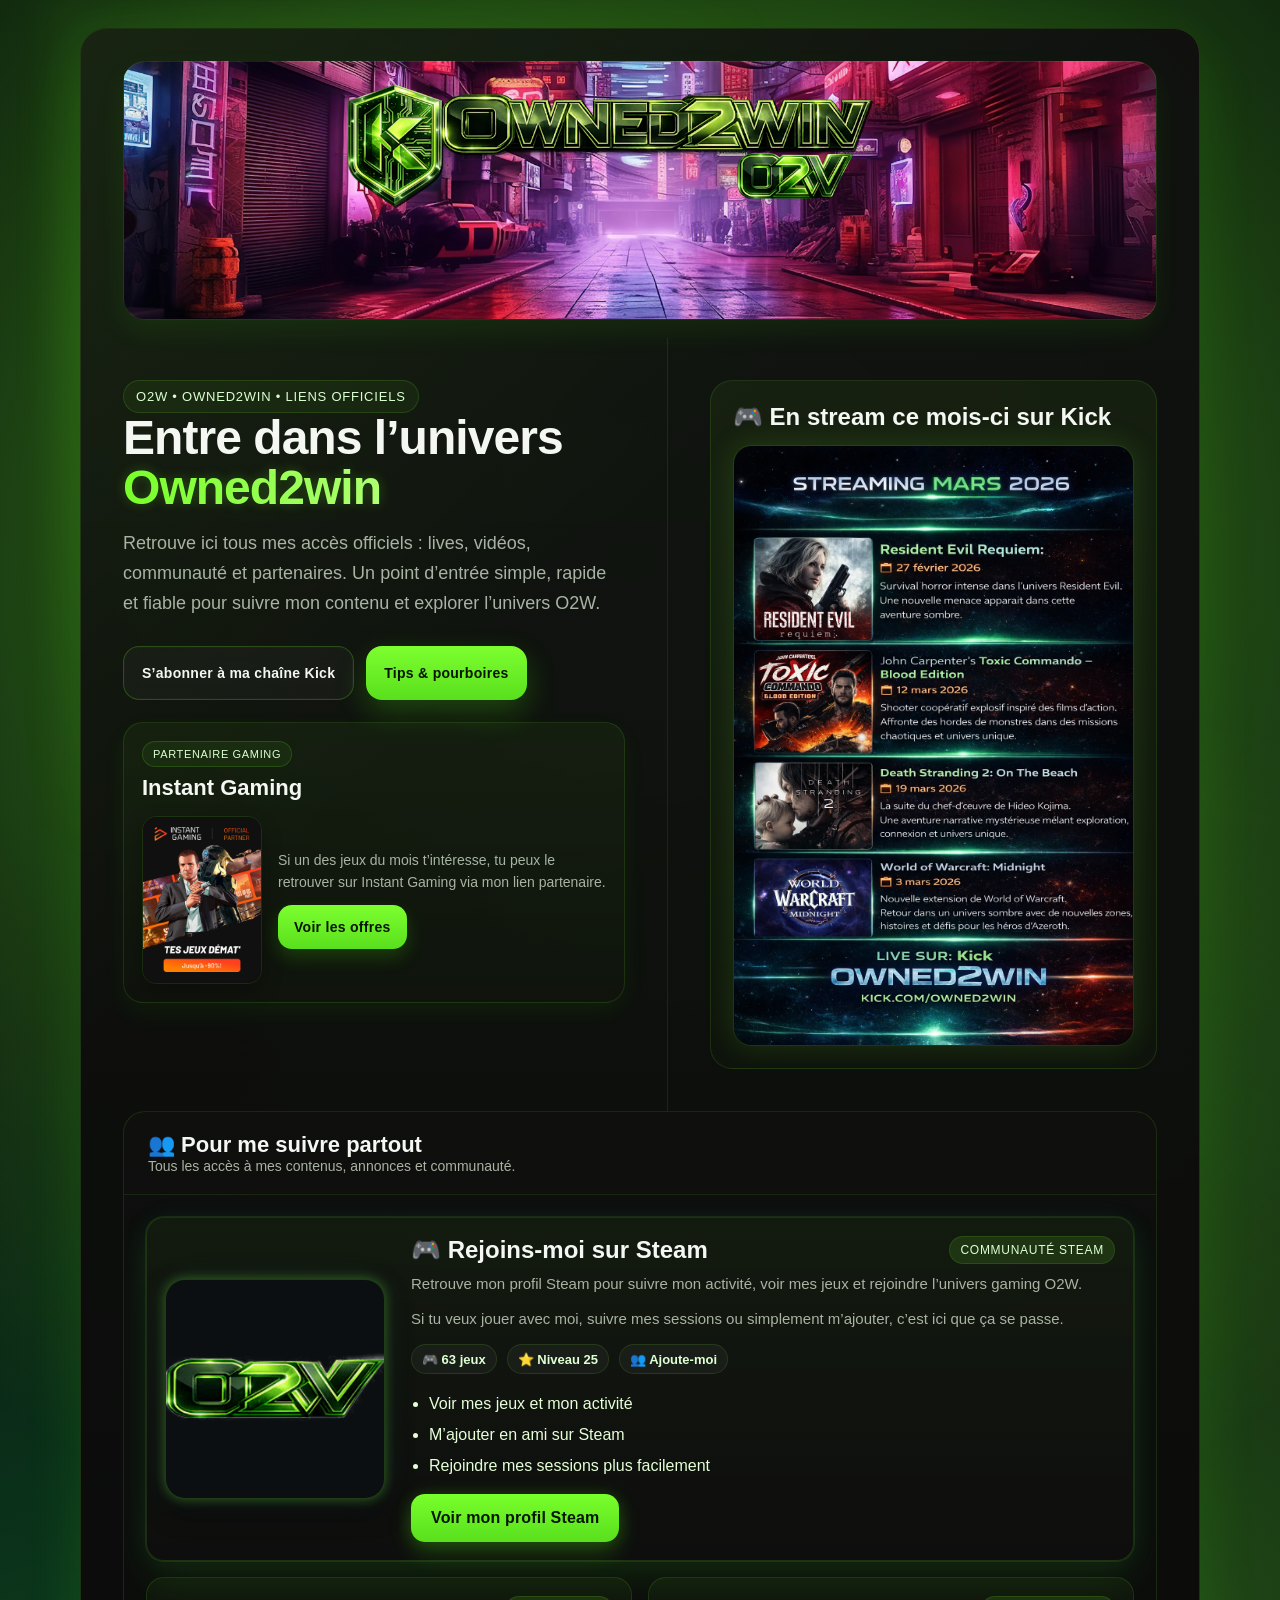
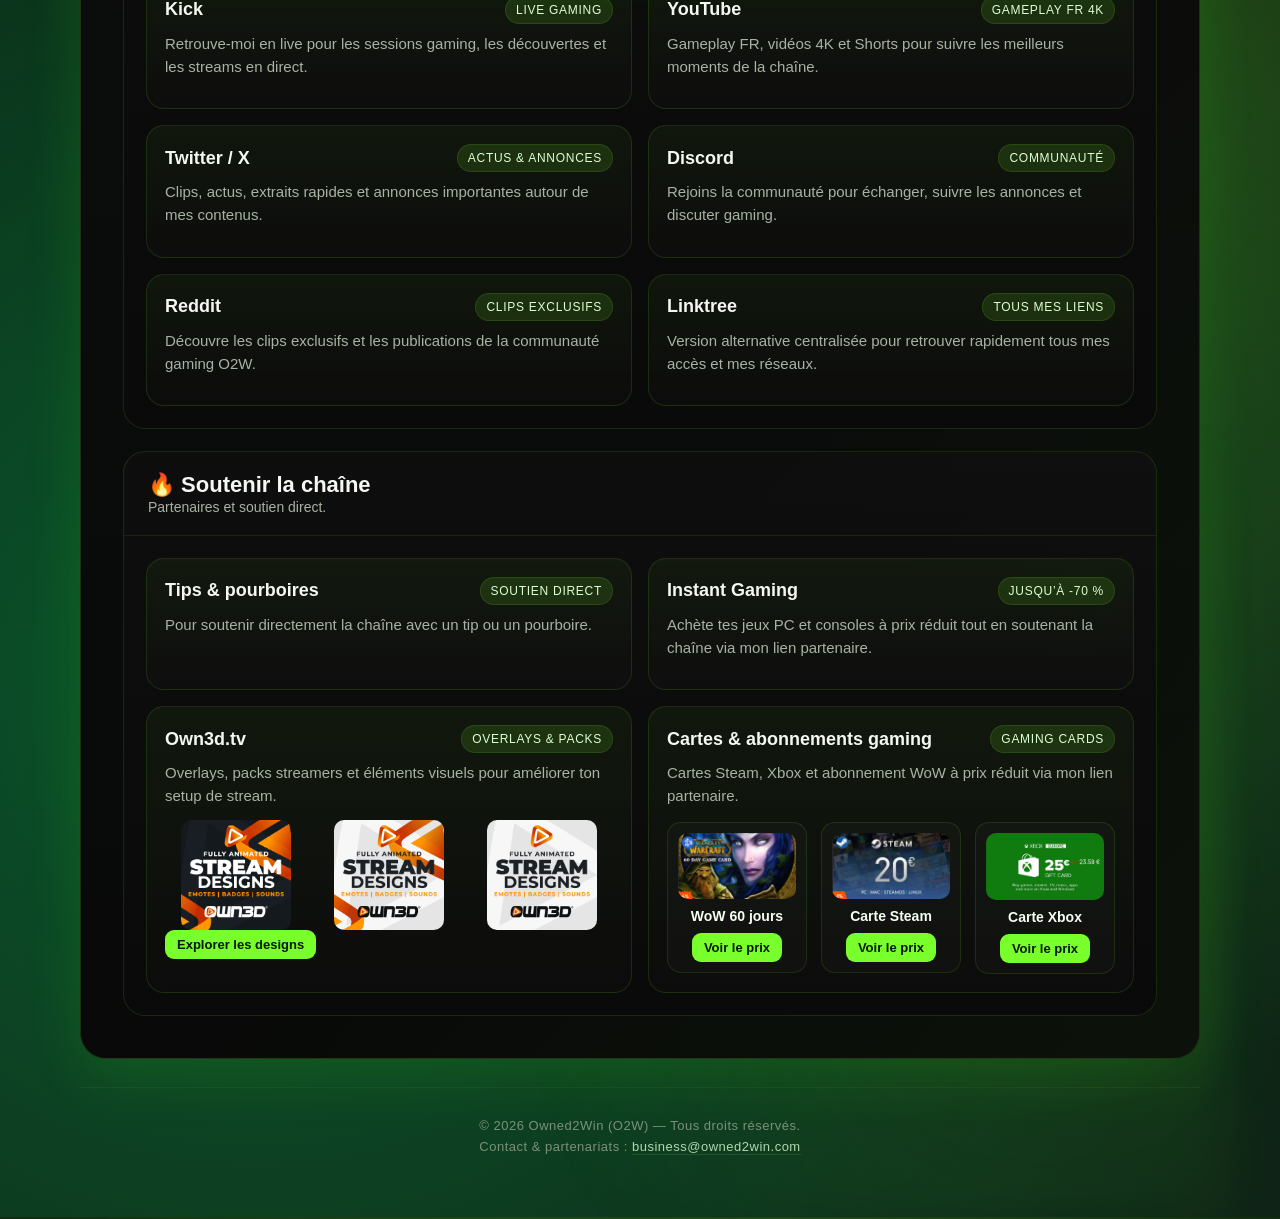
==== commit ebe35f57: "Update index.html" ====
--- a/index.html
+++ b/index.html
@@ -249,7 +249,7 @@
 
             <div class="steam-feature-stats">
               <span>🎮 63 jeux</span>
-              <span>⭐ Niveau 20</span>
+              <span>⭐ Niveau 25</span>
               <span>👥 Ajoute-moi</span>
             </div>
 
--- a/css/style.css
+++ b/css/style.css
@@ -1,1520 +1,1244 @@
-/* =============================
-   BASE DU SITE (index)
-============================= */
-
-/* VARIABLES GLOBALES */
+/* =========================================================
+   O2W - STYLE COMMUN INDEX + AVIS JEUX
+========================================================= */
+
+/* =========================
+   VARIABLES GLOBALES
+========================= */
 :root {
- --bg: #040404;
- --bg-soft: #0a0a0a;
- --card: rgba(15, 15, 15, 0.94);
-}
-
-/* BASE GLOBALE */
-html, body {
- margin: 0;
- padding: 0;
-}
-
-/* ton reste de CSS */
-
-    /* =========================
-       VARIABLES GLOBALES
-       ========================= */
-    :root {
-      --bg: #040404;
-      --bg-soft: #0a0a0a;
-      --card: rgba(15, 15, 15, 0.94);
-      --card-2: rgba(19, 19, 19, 0.96);
-      --text: #f4f7f2;
-      --muted: #a8b3a3;
-      --line: rgba(120, 255, 60, 0.16);
-      --green: #79ff2b;
-      --green-2: #49d418;
-      --green-3: #204f11;
-      --shadow: 0 18px 60px rgba(64, 255, 0, 0.12);
-      --radius: 26px;
-    }
-
-    * {
-      box-sizing: border-box;
-    }
-
-    /* =========================
-       BASE GLOBALE
-       ========================= */
-    html, body {
-      margin: 0;
-      padding: 0;
-      min-height: 100%;
-      background:
-        radial-gradient(circle at 50% 20%, rgba(121,255,43,0.45), transparent 45%),
-        radial-gradient(circle at 20% 80%, rgba(0,255,120,0.25), transparent 50%),
-        radial-gradient(circle at 80% 60%, rgba(121,255,43,0.22), transparent 50%),
-        linear-gradient(180deg, #08160c 0%, #0f2014 100%);
-      color: var(--text);
-      font-family: Inter, Arial, Helvetica, sans-serif;
-    }
-
-    body {
-      min-height: 100vh;
-      padding: 28px;
-    }
-
-    /* Conteneur principal centré */
-    .page {
-      width: 100%;
-      max-width: 1120px;
-      margin: 0 auto;
-      position: relative;
-    }
-
-    /* Halo lumineux décoratif */
-    .glow {
-      position: absolute;
-      inset: -30px;
-      background:
-        radial-gradient(circle at 15% 10%, rgba(121,255,43,0.12), transparent 22%),
-        radial-gradient(circle at 85% 90%, rgba(121,255,43,0.08), transparent 20%);
-      filter: blur(18px);
-      pointer-events: none;
-      z-index: 0;
-    }
-
-    /* Grande carte principale */
-    .card {
-      position: relative;
-      z-index: 1;
-      background: linear-gradient(180deg, rgba(16,16,16,0.95), rgba(8,8,8,0.98));
-      border: 1px solid var(--line);
-      border-radius: var(--radius);
-      box-shadow: var(--shadow);
-      overflow: hidden;
-    }
-
-    /* Effet décoratif léger */
-    .card::before {
-      content: "";
-      position: absolute;
-      inset: 0;
-      background: linear-gradient(135deg, rgba(121,255,43,0.08), transparent 28%, transparent 72%, rgba(121,255,43,0.04));
-      pointer-events: none;
-    }
-
-    /* =========================
-       BANNIÈRE DU HAUT
-       ========================= */
-    .top-banner-box {
-      margin: 32px 42px 18px 42px;
-      position: relative;
-      z-index: 1;
-    }
-
-    .banner {
-      width: 100%;
-      aspect-ratio: 4 / 1;
-      border-radius: 22px;
-      background-image: url("images/banner-o2w2.png");
-      background-size: cover;
-      background-position: center;
-      background-repeat: no-repeat;
-      border: 1px solid rgba(121,255,43,0.12);
-      box-shadow: 0 12px 28px rgba(64,255,0,0.08);
-    }
-
-    /* =========================
-       HERO = BLOC PRINCIPAL DU HAUT
-       ========================= */
-    .hero {
-      display: grid;
-      grid-template-columns: 1.05fr 0.95fr;
-      gap: 0;
-      position: relative;
-      z-index: 1;
-    }
-
-    .hero-left,
-    .hero-right {
-      padding: 42px;
-    }
-
-    .hero-left {
-      border-right: 1px solid rgba(121,255,43,0.10);
-    }
-
-    /* Badge du haut */
-    .badge {
-      display: inline-flex;
-      align-items: center;
-      gap: 10px;
-      margin-bottom: 18px;
-      padding: 8px 12px;
-      border: 1px solid rgba(121,255,43,0.14);
-      border-radius: 999px;
-      background: rgba(121,255,43,0.06);
-      color: #dbffd1;
-      font-size: 13px;
-      text-transform: uppercase;
-      letter-spacing: 0.06em;
-    }
-
-    /* Titre principal */
-    h1 {
-      margin: 0 0 16px;
-      font-size: clamp(32px, 4.2vw, 48px);
-      line-height: 1.05;
-      letter-spacing: -0.02em;
-    }
-
-    /* Mot mis en valeur */
-    .accent {
-      background: linear-gradient(90deg, #79ff2b, #b6ff7a, #79ff2b);
-      background-size: 200% 200%;
-      background-clip: text;
-      -webkit-background-clip: text;
-      color: transparent;
-      -webkit-text-fill-color: transparent;
-      text-shadow: 0 0 12px rgba(121,255,43,0.25);
-      animation: accentGlow 6s ease infinite;
-    }
-
-    @keyframes accentGlow {
-      0% { background-position: 0% 50%; }
-      50% { background-position: 100% 50%; }
-      100% { background-position: 0% 50%; }
-    }
-
-    /* Texte sous le titre */
-    .lead {
-      margin: 0 0 28px;
-      max-width: 60ch;
-      color: var(--muted);
-      line-height: 1.65;
-      font-size: 18px;
-    }
-
-    /* Zone des boutons */
-    .hero-actions {
-      display: flex;
-      gap: 12px;
-      flex-wrap: wrap;
-      align-items: center;
-      margin-bottom: 0;
-    }
-
-    .btn {
-      display: inline-flex;
-      align-items: center;
-      justify-content: center;
-      gap: 10px;
-      min-height: 54px;
-      padding: 0 18px;
-      border-radius: 16px;
-      text-decoration: none;
-      font-size: 14px;
-      font-weight: 800;
-      letter-spacing: 0.02em;
-      transition: transform 0.22s ease, box-shadow 0.22s ease, border-color 0.22s ease, background 0.22s ease, filter 0.22s ease;
-      cursor: pointer;
-      border: none;
-      position: relative;
-      z-index: 5;
-      backdrop-filter: blur(8px);
-      white-space: nowrap;
-    }
-
-    .btn:hover {
-      transform: translateY(-3px);
-      filter: brightness(1.03);
-    }
-
-    .btn:active {
-      transform: translateY(0);
-    }
-
-    .btn-primary {
-      background: linear-gradient(180deg, #7dff2f 0%, #59df1d 100%);
-      color: #041600;
-      box-shadow: 0 12px 30px rgba(79,255,8,0.22);
-    }
-
-    .btn-secondary {
-      background: rgba(255,255,255,0.03);
-      color: var(--text);
-      border: 1px solid rgba(121,255,43,0.22);
-      box-shadow: inset 0 0 0 1px rgba(255,255,255,0.02);
-    }
-
-    /* =========================
-       BLOC PARTENAIRE COMPACT
-       Sous les boutons, colonne gauche
-       ========================= */
-	/* =========================
-       STEAM FEATURED CARD
-       ========================= */
-
-    .steam-feature{
-      grid-column:1 / -1;
-      display:block;
-      text-decoration:none;
-    }
-
-    .steam-feature-layout{
-      display:grid;
-      grid-template-columns:220px 1fr;
-      gap:22px;
-      align-items:center;
-    }
-
-    .steam-feature-visual img{
-     width:100%;
-     display:block;
-     border-radius:16px;
-     border:1px solid rgba(121,255,43,0.14);
-     box-shadow:0 10px 24px rgba(0,0,0,0.28);
-    }
-
-    .steam-feature-content{
-      min-width:0;
-    }
-
-    .steam-feature-desc{
-      margin-bottom:10px;
-    }
-
-    .steam-feature-text{
-      margin:0 0 12px;
-      color:var(--muted);
-      line-height:1.55;
-      font-size:15px;
-    }
-
-    .steam-feature-list{
-      margin:0 0 16px 18px;
-      padding:0;
-      color:#dfffd2;
-      line-height:1.6;
-    }
-
-    .steam-feature-list li{
-      margin-bottom:4px;
-    }
-
-    .steam-feature-actions{
-      margin-bottom:12px;
-    }
-
-    .steam-btn{
-      display:inline-flex;
-      align-items:center;
-      justify-content:center;
-      min-height:44px;
-      padding:0 18px;
-      border-radius:12px;
-      background:linear-gradient(180deg, #79ff2b 0%, #59df1d 100%);
-      color:#041600;
-      font-weight:800;
-      letter-spacing:0.01em;
-      box-shadow:0 8px 18px rgba(79,255,8,0.18);
-      transition:transform 0.2s ease, filter 0.2s ease, box-shadow 0.2s ease;
-    }
-
-    .steam-feature:hover .steam-btn{
-      transform:translateY(-2px);
-      filter:brightness(1.04);
-      box-shadow:0 12px 22px rgba(79,255,8,0.24);
-    }
-
-    .steam-feature:hover .steam-feature-visual img{
-      transform:scale(1.02);
-    }
-
-    .steam-feature-visual img{
-      transition:transform 0.2s ease;
-    }
-
-    @media (max-width: 920px){
-      .steam-feature-layout{
-        grid-template-columns:1fr;
-      }
-
-      .steam-feature-visual img{
-        max-width:260px;
-        margin:0 auto;
-      }
-    }
-
-    * =========================
-    STEAM BOOST VISUEL
-    ========================= */
-
-    .steam-feature{
-      grid-column: 1 / -1;
-      display: block;
-      text-decoration: none;
-      border: 1px solid rgba(121,255,43,0.22);
-      background:
-        linear-gradient(180deg, rgba(121,255,43,0.08), rgba(255,255,255,0.015)),
-        radial-gradient(circle at 10% 20%, rgba(76, 201, 240, 0.08), transparent 28%);
-      box-shadow:
-        0 0 0 1px rgba(121,255,43,0.10),
-        0 18px 40px rgba(64,255,0,0.10),
-        0 0 28px rgba(76, 201, 240, 0.06);
-    }
-
-    .steam-feature:hover{
-      transform: translateY(-4px);
-      border-color: rgba(121,255,43,0.34);
-      box-shadow:
-        0 0 0 1px rgba(121,255,43,0.18),
-        0 22px 44px rgba(64,255,0,0.16),
-        0 0 34px rgba(76, 201, 240, 0.10);
-    }
-
-    .steam-feature-layout{
-      display:grid;
-      grid-template-columns:220px 1fr;
-      gap:26px;
-      align-items:center;
-    }
-
-    .steam-feature-visual{
-      position: relative;
-    }
-
-    .steam-feature-visual::before{
-      content:"";
-      position:absolute;
-      inset:-10px;
-      border-radius:22px;
-      background:
-        radial-gradient(circle, rgba(121,255,43,0.18), transparent 60%);
-      filter: blur(16px);
-      z-index:0;
-    }
-
-    .steam-feature-visual img{
-      position: relative;
-      z-index: 1;
-      width:100%;
-      display:block;
-      border-radius:20px;
-      border:1px solid rgba(121,255,43,0.18);
-      box-shadow:
-        0 0 12px rgba(121,255,43,0.32),
-        0 0 28px rgba(76,201,240,0.10),
-        0 12px 28px rgba(0,0,0,0.34);
-      transition:transform 0.25s ease, box-shadow 0.25s ease, filter 0.25s ease;
-      background:#0b0f12;
-    }
-
-    .steam-feature:hover .steam-feature-visual img{
-      transform: scale(1.03);
-      filter: brightness(1.04);
-      box-shadow:
-        0 0 18px rgba(121,255,43,0.42),
-        0 0 34px rgba(76,201,240,0.16),
-        0 18px 30px rgba(0,0,0,0.40);
-    }
-
-    .steam-tag{
-       background: linear-gradient(180deg, rgba(121,255,43,0.18), rgba(76,201,240,0.12));
-       border-color: rgba(121,255,43,0.22);
-       color:#ebffe3;
-    }
-
-    .steam-feature-content .link-name{
-      font-size: 24px;
-    }
-
-    .steam-feature-text{
-      margin:0 0 12px;
-      color:var(--muted);
-      line-height:1.65;
-      font-size:15px;
-    }
-
-    .steam-feature-list{
-      margin:0 0 14px 18px;
-      padding:0;
-      color:#e6ffd8;
-      line-height:1.7;
-    }
-
-    .steam-feature-stats{
-      display:flex;
-      flex-wrap:wrap;
-      gap:10px;
-      margin:0 0 16px;
-    }
-
-    .steam-feature-stats span{
-      display:inline-flex;
-      align-items:center;
-      min-height:30px;
-      padding:0 10px;
-      border-radius:999px;
-      background:rgba(255,255,255,0.04);
-      border:1px solid rgba(121,255,43,0.12);
-      color:#dfffd4;
-      font-size:13px;
-      font-weight:700;
-    }
-
-    .steam-btn{
-      display:inline-flex;
-      align-items:center;
-      justify-content:center;
-      min-height:48px;
-      padding:0 20px;
-      border-radius:14px;
-      background:linear-gradient(180deg, #79ff2b 0%, #59df1d 100%);
-      color:#041600;
-      font-weight:900;
-      letter-spacing:0.01em;
-      box-shadow:
-        0 10px 22px rgba(79,255,8,0.22),
-        0 0 18px rgba(121,255,43,0.12);
-      transition:transform 0.2s ease, filter 0.2s ease, box-shadow 0.2s ease;
-    }
-
-    .steam-feature:hover .steam-btn{
-      transform:translateY(-2px) scale(1.02);
-      filter:brightness(1.05);
-      box-shadow:
-        0 14px 26px rgba(79,255,8,0.28),
-        0 0 24px rgba(121,255,43,0.18);
-    }
-
-    @media (max-width: 920px){
-      .steam-feature-layout{
-        grid-template-columns:1fr;
-    }
-
-    .steam-feature-visual img{
-      max-width:260px;
-      margin:0 auto;
-    }
-
-    .steam-feature-content .link-name{
-      font-size: 21px;
-    }
-  }	
-	   
-    .partner-compact {
-      margin-top: 22px;
-      padding: 18px;
-      border-radius: 20px;
-      background: linear-gradient(180deg, rgba(121,255,43,0.05), rgba(121,255,43,0.02));
-      border: 1px solid rgba(121,255,43,0.12);
-      box-shadow: 0 10px 24px rgba(64,255,0,0.06);
-    }
-
-    /* Animation pulse pour le bouton Kick */
-    @keyframes kickPulse {
-      0% {
-        box-shadow: 0 0 0 0 rgba(121,255,43,0.35);
-      }
-      70% {
-        box-shadow: 0 0 0 14px rgba(121,255,43,0);
-      }
-      100% {
-        box-shadow: 0 0 0 0 rgba(121,255,43,0);
-      }
-    }
-
-    .btn-kick {
-      animation: kickPulse 8s infinite;
-    }
-
-    .partner-compact-head {
-      margin-bottom: 14px;
-    }
-
-    .partner-compact-kicker {
-      display: inline-block;
-      margin-bottom: 8px;
-      padding: 6px 10px;
-      border-radius: 999px;
-      border: 1px solid rgba(121,255,43,0.16);
-      background: rgba(121,255,43,0.06);
-      color: #dcffd2;
-      font-size: 11px;
-      text-transform: uppercase;
-      letter-spacing: 0.06em;
-    }
-
-    .partner-compact h3 {
-      margin: 0;
-      font-size: 22px;
-      line-height: 1.2;
-      color: #f4f7f2;
-    }
-
-    .partner-compact-layout {
-      display: grid;
-      grid-template-columns: 120px 1fr;
-      gap: 16px;
-      align-items: center;
-    }
-
-    .partner-compact-image-link {
-      display: block;
-      text-decoration: none;
-    }
-
-    .partner-compact-image {
-      display: block;
-      width: 100%;
-      border-radius: 14px;
-      border: 1px solid rgba(121,255,43,0.10);
-      box-shadow: 0 8px 20px rgba(0,0,0,0.25);
-      transition: transform 0.25s ease, box-shadow 0.25s ease, filter 0.25s ease;
-    }
-
-    .partner-compact-image-link:hover .partner-compact-image {
-      transform: scale(1.04);
-      box-shadow: 0 0 22px rgba(121,255,43,0.18);
-      filter: brightness(1.03);
-    }
-
-    .partner-compact-content p {
-      margin: 0 0 12px;
-      color: var(--muted);
-      line-height: 1.55;
-      font-size: 14px;
-    }
-
-    .partner-compact-btn {
-      display: inline-flex;
-      align-items: center;
-      justify-content: center;
-      min-height: 44px;
-      padding: 0 16px;
-      border-radius: 14px;
-      text-decoration: none;
-      font-size: 14px;
-      font-weight: 800;
-      letter-spacing: 0.02em;
-      color: #041600;
-      background: linear-gradient(180deg, #7dff2f 0%, #59df1d 100%);
-      box-shadow: 0 8px 18px rgba(79,255,8,0.18);
-      transition: transform 0.2s ease, filter 0.2s ease;
-    }
-
-    .partner-compact-btn:hover {
-      transform: translateY(-2px);
-      filter: brightness(1.03);
-    }
-    /* =====================
-    CARTES & ABONNEMENTS GAMING
-    ===================== */
-
-    .gaming-cards{
-      margin-top:40px;
-    }
-
-    .gaming-grid{
-      display:grid;
-      grid-template-columns:repeat(3,1fr);
-      gap:20px;
-    }
-
-    .gaming-card{
-      background:#111;
-      padding:15px;
-      border-radius:12px;
-      text-align:center;
-      border:1px solid rgba(121,255,43,0.15);
-    }
-
-    .gaming-card img{
-      width:100%;
-      border-radius:10px;
-      margin-bottom:10px;
-    }
-
-    .gaming-card h3{
-      margin:8px 0;
-      font-size:16px;
-      color:#f4fff2;
-    }
-
-    .gaming-card a{
-      display:inline-block;
-      margin-top:8px;
-      padding:8px 14px;
-      background:#79ff2b;
-      color:black;
-      font-weight:bold;
-      border-radius:8px;
-      text-decoration:none;
-      transition:transform 0.2s ease;
-    }
-
-    .gaming-card a:hover{
-      transform:scale(1.05);
-    }
-    /* =========================
-       COLONNE DROITE
-       ========================= */
-    .panel {
-      height: 100%;
-      display: grid;
-      gap: 18px;
-      align-content: start;
-    }
-
-    .mini-card {
-      padding: 22px;
-      border-radius: 22px;
-      background: linear-gradient(180deg, rgba(121,255,43,0.06), rgba(121,255,43,0.02));
-      border: 1px solid rgba(121,255,43,0.12);
-    }
-
-    .mini-card h2 {
-      margin: 0 0 10px;
-      font-size: 24px;
-      line-height: 1.15;
-    }
-
-    /* =========================
-       IMAGE STREAMING DU MOIS
-       ========================= */
-    .monthly-stream {
-      margin-top: 15px;
-      border-radius: 18px;
-      overflow: hidden;
-      border: 1px solid rgba(121,255,43,0.15);
-      box-shadow: 0 0 30px rgba(121,255,43,0.15);
-    }
-
-    .monthly-stream img {
-      width: 100%;
-      height: auto;
-      display: block;
-      border-radius: 18px;
-      transition: 0.4s;
-    }
-
-    .stream-link {
-      position: relative;
-      display: block;
-      text-decoration: none;
-    }
-
-    .stream-link:hover {
-      cursor: pointer;
-    }
-
-    .stream-link:hover img {
-      transform: scale(1.09);
-      box-shadow: 0 0 40px rgba(121,255,43,0.45);
-    }
-
-    .stream-badge {
-      position: absolute;
-      right: 14px;
-      bottom: 14px;
-      z-index: 3;
-      padding: 8px 12px;
-      border-radius: 999px;
-      background: rgba(8, 12, 8, 0.88);
-      border: 1px solid rgba(121,255,43,0.22);
-      color: #e8ffe0;
-      font-size: 12px;
-      font-weight: 700;
-      letter-spacing: 0.02em;
-      box-shadow: 0 0 18px rgba(121,255,43,0.12);
-      opacity: 0;
-      transform: translateY(6px);
-      transition: opacity 0.22s ease, transform 0.22s ease, border-color 0.22s ease;
-      pointer-events: none;
-    }
-
-    .stream-link:hover .stream-badge {
-      opacity: 1;
-      transform: translateY(0);
-      border-color: rgba(121,255,43,0.4);
-    }
-
-    /* =========================
-       SECTIONS DU BAS
-       ========================= */
-    .sections {
-      position: relative;
-      z-index: 1;
-      padding: 0 42px 42px;
-      display: grid;
-      gap: 22px;
-    }
-
-    .section {
-      background: linear-gradient(180deg, rgba(15,15,15,0.92), rgba(10,10,10,0.98));
-      border: 1px solid rgba(121,255,43,0.12);
-      border-radius: 22px;
-      overflow: hidden;
-    }
-
-    .section-head {
-      padding: 20px 24px;
-      border-bottom: 1px solid rgba(121,255,43,0.10);
-      display: flex;
-      align-items: center;
-      justify-content: space-between;
-      gap: 12px;
-      flex-wrap: wrap;
-    }
-
-    .section-title {
-      margin: 0;
-      font-size: 22px;
-      line-height: 1.2;
-    }
-
-    .section-subtitle {
-      margin: 0;
-      color: var(--muted);
-      font-size: 14px;
-    }
-
-    .link-grid {
-      display: grid;
-      grid-template-columns: repeat(2, minmax(0, 1fr));
-      gap: 16px;
-      padding: 22px;
-    }
-
-    .link-card {
-      display: block;
-      text-decoration: none;
-      color: inherit;
-      background: linear-gradient(180deg, rgba(121,255,43,0.05), rgba(255,255,255,0.01));
-      border: 1px solid rgba(121,255,43,0.12);
-      border-radius: 18px;
-      padding: 18px;
-      transition: transform 0.18s ease, border-color 0.18s ease, box-shadow 0.18s ease;
-      position: relative;
-      z-index: 5;
-    }
-
-    .link-card:hover {
-      transform: translateY(-3px);
-      border-color: rgba(121,255,43,0.28);
-      box-shadow: 0 12px 28px rgba(64,255,0,0.09);
-    }
-
-    .link-top {
-      display: flex;
-      align-items: center;
-      justify-content: space-between;
-      gap: 14px;
-      margin-bottom: 8px;
-    }
-
-    .link-name {
-      margin: 0;
-      font-size: 18px;
-      font-weight: 800;
-    }
-
-    .tag {
-      display: inline-flex;
-      align-items: center;
-      justify-content: center;
-      min-height: 28px;
-      padding: 0 10px;
-      border-radius: 999px;
-      background: rgba(121,255,43,0.12);
-      border: 1px solid rgba(121,255,43,0.12);
-      color: #ddffd5;
-      font-size: 12px;
-      text-transform: uppercase;
-      letter-spacing: 0.06em;
-      white-space: nowrap;
-    }
-
-    .link-desc {
-      margin: 0 0 12px;
-      color: var(--muted);
-      line-height: 1.55;
-      font-size: 15px;
-    }
-
-    .link-url {
-      margin: 0;
-      color: #d9ffd0;
-      font-size: 13px;
-      line-height: 1.45;
-      word-break: break-all;
-      opacity: 0.92;
-    }
-	    /* ==========================
-    own3d GAMING
-    ========================== */
-	.own3d-grid{
-      display:grid;
-      grid-template-columns:repeat(3,1fr);
-      gap:10px;
-      margin-top:12px;
-    }
-
-    .own3d-grid img{
-      width:100%;
-      max-width:110px;
-      display:block;
-      border-radius:10px;
-      transition:transform .2s ease;
-      cursor:pointer;
-      margin:auto;
-    }
-
-    .own3d-grid img:hover{
-      transform:scale(1.05);
-    }
-    /* ==========================
-    MINI CARTES GAMING
-    ========================== */
-
-    .gaming-bundle{
-      display:block;
-    }
-
-    .gaming-bundle-grid{
-      display:grid;
-      grid-template-columns:repeat(3, minmax(0, 1fr));
-      gap:14px;
-      margin-top:14px;
-      align-items:start;
-    }
-
-    .gaming-mini-card{
-      display:block;
-      min-width:0;
-      background:rgba(255,255,255,0.02);
-      border:1px solid rgba(121,255,43,0.12);
-      border-radius:14px;
-      padding:10px;
-      text-align:center;
-      text-decoration:none;
-      transition:transform 0.15s ease, box-shadow 0.15s ease;
-    }
-
-    .gaming-mini-card:hover{
-      transform:translateY(-3px);
-      box-shadow:0 0 0 1px rgba(121,255,43,0.25),
-      0 10px 24px rgba(0,0,0,0.4);
-    }
-
-    .gaming-mini-card img{
-      width:100%;
-      display:block;
-      border-radius:10px;
-      margin-bottom:8px;
-      transition:transform 0.25s ease;
-    }
-
-    .gaming-mini-card:hover img{
-      transform:scale(1.05);
-    }
-
-    .gaming-mini-title{
-      margin:4px 0 8px;
-      font-size:14px;
-      font-weight:700;
-      color:#f4fff2;
-      line-height:1.3;
-    }
-
-    .gaming-mini-btn{
-      display:inline-block;
-      padding:7px 12px;
-      border-radius:9px;
-      background:#79ff2b;
-      color:#041600;
-      font-size:13px;
-      font-weight:800;
-      transition:transform 0.15s ease, box-shadow 0.15s ease;
-    }
-
-    .gaming-mini-card:hover .gaming-mini-btn{
-      transform:scale(1.05);
-      box-shadow:0 4px 12px rgba(121,255,43,0.35);
-    }
-
-    /* responsive mobile */
-
-    @media (max-width: 920px){
-
-      .gaming-bundle-grid{
-        grid-template-columns:1fr;
-      }
-    }
-    /* =========================
-       FOOTER
-       ========================= */
-    .footer {
-      position: relative;
-      z-index: 1;
-      padding: 28px 42px 32px;
-      color: #96a590;
-      font-size: 13px;
-      line-height: 1.6;
-      text-align: center;
-      opacity: 0.8;
-      letter-spacing: 0.5px;
-      border-top: 1px solid rgba(121,255,43,0.08);
-      margin-top: 28px;
-    }
-
-    .footer a {
-      color: #d9ffd0;
-      text-decoration: none;
-      border-bottom: 1px solid rgba(121,255,43,0.18);
-    }
-
-    .footer a:hover {
-      color: #79ff2b;
-      border-bottom-color: rgba(121,255,43,0.45);
-    }
-
-    /* =========================
-       RESPONSIVE MOBILE
-       ========================= */
-    @media (max-width: 920px) {
-      .hero {
-        grid-template-columns: 1fr;
-      }
-
-      .hero-left {
-        border-right: none;
-        border-bottom: 1px solid rgba(121,255,43,0.10);
-      }
-
-      .hero-left,
-      .hero-right,
-      .sections,
-      .footer {
-        padding-left: 26px;
-        padding-right: 26px;
-      }
-
-      .hero-left,
-      .hero-right {
-        padding-top: 28px;
-        padding-bottom: 28px;
-      }
-
-      .link-grid {
-        grid-template-columns: 1fr;
-      }
-
-      .top-banner-box {
-        margin: 24px 24px 16px 24px;
-      }
-
-      .partner-compact-layout {
-        grid-template-columns: 1fr;
-      }
-
-      .partner-compact-image {
-        max-width: 180px;
-        margin: 0 auto;
-      }
-
-      .hero-actions {
-        flex-direction: column;
-        align-items: stretch;
-      }
-
-      .hero-actions .btn {
-        width: 100%;
-      }
-      /* =============================
-         PAGE AVIS JEUX
-      ============================= */
-
-          :root {
-      --bg-main: #061107;
-      --bg-panel: rgba(7, 18, 10, 0.9);
-      --bg-card: rgba(9, 20, 12, 0.92);
-      --text-main: #f3f7f2;
-      --text-soft: #b9c7b9;
-      --accent: #79ff1c;
-      --accent-2: #22d06b;
-      --border: rgba(102, 255, 51, 0.18);
-      --shadow: 0 0 0 1px rgba(121, 255, 28, 0.14), 0 18px 60px rgba(0, 0, 0, 0.45);
-      --radius-xl: 28px;
-      --radius-lg: 20px;
-      --radius-md: 14px;
-      --max-width: 1280px;
-    }
-
-    * {
-      box-sizing: border-box;
-    }
-
-    html {
-      scroll-behavior: smooth;
-    }
-
-    body {
-      margin: 0;
-      font-family: Inter, Arial, Helvetica, sans-serif;
-      color: var(--text-main);
-      background:
-        radial-gradient(circle at top, rgba(41, 126, 28, 0.35), transparent 0 38%),
-        linear-gradient(90deg, #0d4612 0%, #071108 14%, #050a06 50%, #071108 86%, #0d4612 100%);
-      min-height: 100vh;
-    }
-
-    a {
-      color: inherit;
-      text-decoration: none;
-    }
-
-    img {
-      display: block;
-      max-width: 100%;
-    }
-
-    .page-shell {
-      width: min(calc(100% - 42px), var(--max-width));
-      margin: 22px auto;
-      padding: 22px;
-      border-radius: 32px;
-      background: linear-gradient(180deg, rgba(5, 16, 8, 0.96), rgba(3, 10, 5, 0.95));
-      box-shadow: 0 0 0 1px rgba(92, 255, 92, 0.08), 0 20px 80px rgba(0, 0, 0, 0.55);
-      overflow: hidden;
-    }
-
-    .top-banner {
-      position: relative;
-      min-height: 250px;
-      border-radius: 26px;
-      overflow: hidden;
-      border: 1px solid rgba(134, 255, 94, 0.14);
-      background: #0a0f0b;
-      box-shadow: inset 0 0 0 1px rgba(255,255,255,0.03), 0 12px 35px rgba(0,0,0,0.35);
-    }
-
-    .top-banner img {
-      width: 100%;
-      height: 100%;
-      object-fit: cover;
-    }
-
-    .top-banner::after {
-      content: "";
-      position: absolute;
-      inset: 0;
-      background: linear-gradient(180deg, rgba(0,0,0,0.06), rgba(0,0,0,0.22));
-      pointer-events: none;
-    }
-
-    .nav-wrap {
-      margin-top: 18px;
-      display: flex;
-      justify-content: flex-start;
-    }
-
-    .nav-bar {
-      display: flex;
-      flex-wrap: wrap;
-      gap: 12px;
-      padding: 12px;
-      border-radius: 18px;
-      background: rgba(8, 20, 11, 0.86);
-      border: 1px solid rgba(116, 255, 79, 0.12);
-      box-shadow: var(--shadow);
-    }
-
-    .nav-link {
-      display: inline-flex;
-      align-items: center;
-      justify-content: center;
-      padding: 12px 18px;
-      border-radius: 12px;
-      border: 1px solid rgba(126, 255, 82, 0.16);
-      background: linear-gradient(180deg, rgba(14, 29, 16, 0.95), rgba(8, 18, 10, 0.95));
-      color: #eef7ec;
-      font-weight: 700;
-      font-size: 0.98rem;
-      transition: transform 0.18s ease, border-color 0.18s ease, box-shadow 0.18s ease, background 0.18s ease;
-    }
-
-    .nav-link:hover,
-    .nav-link:focus-visible {
-      transform: translateY(-1px);
-      border-color: rgba(121, 255, 28, 0.45);
-      box-shadow: 0 0 0 1px rgba(121, 255, 28, 0.18), 0 0 24px rgba(121, 255, 28, 0.14);
-      outline: none;
-    }
-
-    .nav-link.active {
-      background: linear-gradient(180deg, #82ff24, #4ddf11);
-      color: #061106;
-      border-color: rgba(173, 255, 148, 0.8);
-      box-shadow: 0 0 18px rgba(121, 255, 28, 0.28);
-    }
-
-    .hero-grid {
-      margin-top: 18px;
-      display: grid;
-      grid-template-columns: minmax(0, 1.2fr) minmax(320px, 0.8fr);
-      gap: 22px;
-      align-items: stretch;
-    }
-
-    .panel {
-      background: linear-gradient(180deg, rgba(6, 16, 8, 0.94), rgba(3, 10, 5, 0.94));
-      border: 1px solid var(--border);
-      box-shadow: var(--shadow);
-      border-radius: var(--radius-xl);
-      padding: 26px;
-    }
-
-    .eyebrow {
-      display: inline-flex;
-      align-items: center;
-      gap: 10px;
-      padding: 8px 14px;
-      border-radius: 999px;
-      color: #d7ecd5;
-      background: rgba(18, 44, 18, 0.9);
-      border: 1px solid rgba(124, 255, 85, 0.14);
-      font-size: 0.85rem;
-      font-weight: 700;
-      letter-spacing: 0.01em;
-      text-transform: uppercase;
-    }
-
-    .hero-copy h1 {
-      margin: 18px 0 12px;
-      font-size: clamp(2.4rem, 4.6vw, 4.6rem);
-      line-height: 0.98;
-      letter-spacing: -0.04em;
-    }
-
-    .hero-copy h1 span {
-      display: block;
-      color: var(--accent);
-      text-shadow: 0 0 18px rgba(121, 255, 28, 0.18);
-    }
-
-    .hero-copy p {
-      margin: 0;
-      max-width: 660px;
-      color: var(--text-soft);
-      font-size: 1.15rem;
-      line-height: 1.7;
-    }
-
-    .hero-actions {
-      margin-top: 24px;
-      display: flex;
-      flex-wrap: wrap;
-      gap: 14px;
-    }
-
-    .cta-btn {
-      display: inline-flex;
-      align-items: center;
-      justify-content: center;
-      min-height: 56px;
-      padding: 0 24px;
-      border-radius: 16px;
-      font-weight: 800;
-      font-size: 1rem;
-      border: 1px solid rgba(121, 255, 28, 0.14);
-      transition: transform 0.18s ease, box-shadow 0.18s ease, filter 0.18s ease;
-    }
-
-    .cta-btn:hover,
-    .cta-btn:focus-visible {
-      transform: translateY(-1px);
-      filter: brightness(1.04);
-      outline: none;
-    }
-
-    .cta-btn.primary {
-      background: linear-gradient(180deg, #89ff29, #57e017);
-      color: #061106;
-      box-shadow: 0 0 22px rgba(121, 255, 28, 0.18);
-    }
-
-    .cta-btn.secondary {
-      background: rgba(10, 22, 12, 0.96);
-      color: #f2f7f1;
-      box-shadow: inset 0 0 0 1px rgba(255,255,255,0.02);
-    }
-
-    .video-card {
-      display: flex;
-      flex-direction: column;
-      height: 100%;
-    }
-
-    .video-card .card-title {
-      margin: 0 0 16px;
-      font-size: 1.9rem;
-      line-height: 1.1;
-    }
-
-    .video-thumb {
-      border-radius: 18px;
-      overflow: hidden;
-      border: 1px solid rgba(121, 255, 28, 0.12);
-      background: #081008;
-      box-shadow: inset 0 0 0 1px rgba(255,255,255,0.03);
-    }
-
-    .video-thumb img {
-      width: 100%;
-      aspect-ratio: 16 / 9;
-      object-fit: cover;
-    }
-
-    .video-meta {
-      margin-top: 16px;
-      display: grid;
-      gap: 8px;
-    }
-
-    .video-meta strong {
-      font-size: 1.08rem;
-      line-height: 1.35;
-    }
-
-    .video-meta p {
-      margin: 0;
-      color: var(--text-soft);
-      line-height: 1.6;
-    }
-
-    .section-heading {
-      margin: 26px 0 16px;
-      padding: 22px 24px;
-      border-radius: 22px;
-      border: 1px solid rgba(121, 255, 28, 0.1);
-      background: linear-gradient(180deg, rgba(5, 12, 7, 0.98), rgba(4, 9, 5, 0.98));
-      box-shadow: var(--shadow);
-    }
-
-    .section-heading h2 {
-      margin: 6px 0 8px;
-      font-size: 2rem;
-      line-height: 1.1;
-    }
-
-    .section-heading p {
-      margin: 0;
-      color: var(--text-soft);
-      line-height: 1.7;
-    }
-
-    .games-list {
-      display: grid;
-      gap: 18px;
-      margin-top: 18px;
-    }
-
-    .game-card {
-      display: grid;
-      grid-template-columns: 240px minmax(0, 1fr);
-      gap: 22px;
-      padding: 20px;
-      border-radius: 24px;
-      border: 1px solid rgba(121, 255, 28, 0.1);
-      background: linear-gradient(180deg, rgba(7, 16, 9, 0.96), rgba(5, 11, 7, 0.96));
-      box-shadow: var(--shadow);
-      align-items: center;
-    }
-
-    .game-cover {
-      border-radius: 18px;
-      overflow: hidden;
-      border: 1px solid rgba(121, 255, 28, 0.12);
-      background: #091009;
-      aspect-ratio: 4 / 5;
-    }
-
-    .game-cover img {
-      width: 100%;
-      height: 100%;
-      object-fit: cover;
-    }
-
-    .game-content {
-      display: grid;
-      gap: 14px;
-      min-width: 0;
-    }
-
-    .meta-row {
-      display: flex;
-      flex-wrap: wrap;
-      align-items: center;
-      gap: 10px;
-    }
-
-    .chip {
-      display: inline-flex;
-      align-items: center;
-      min-height: 32px;
-      padding: 0 12px;
-      border-radius: 999px;
-      background: rgba(18, 44, 18, 0.88);
-      border: 1px solid rgba(121, 255, 28, 0.1);
-      color: #def1dd;
-      font-size: 0.82rem;
-      font-weight: 700;
-    }
-
-    .game-title-row {
-      display: flex;
-      flex-wrap: wrap;
-      align-items: flex-start;
-      justify-content: space-between;
-      gap: 12px;
-    }
-
-    .game-title {
-      margin: 0;
-      font-size: clamp(1.6rem, 2vw, 2.15rem);
-      line-height: 1.12;
-    }
-
-    .game-rating {
-      flex: 0 0 auto;
-      display: inline-flex;
-      align-items: center;
-      justify-content: center;
-      min-width: 94px;
-      padding: 12px 14px;
-      border-radius: 16px;
-      background: linear-gradient(180deg, #8fff2a, #58de1a);
-      color: #051104;
-      font-weight: 900;
-      font-size: 1.15rem;
-      box-shadow: 0 0 22px rgba(121, 255, 28, 0.16);
-    }
-
-    .game-text {
-      margin: 0;
-      color: var(--text-soft);
-      line-height: 1.75;
-      font-size: 1.02rem;
-    }
-
-    .game-footer {
-      display: flex;
-      flex-wrap: wrap;
-      align-items: center;
-      justify-content: space-between;
-      gap: 14px;
-      padding-top: 4px;
-    }
-
-    .pros-line {
-      color: #dff0de;
-      font-size: 0.97rem;
-      line-height: 1.6;
-    }
-
-    .ghost-link {
-      display: inline-flex;
-      align-items: center;
-      justify-content: center;
-      min-height: 46px;
-      padding: 0 16px;
-      border-radius: 14px;
-      border: 1px solid rgba(121, 255, 28, 0.14);
-      background: rgba(9, 21, 11, 0.95);
-      color: #f2f7f1;
-      font-weight: 800;
-      transition: transform 0.18s ease, border-color 0.18s ease, box-shadow 0.18s ease;
-    }
-
-    .ghost-link:hover,
-    .ghost-link:focus-visible {
-      transform: translateY(-1px);
-      border-color: rgba(121, 255, 28, 0.42);
-      box-shadow: 0 0 18px rgba(121, 255, 28, 0.12);
-      outline: none;
-    }
-
-    .footer-note {
-      margin-top: 24px;
-      padding: 20px 22px;
-      border-radius: 20px;
-      background: rgba(6, 15, 8, 0.96);
-      border: 1px solid rgba(121, 255, 28, 0.08);
-      color: var(--text-soft);
-      line-height: 1.7;
-      text-align: center;
-    }
-
-    @media (max-width: 1040px) {
-      .hero-grid {
-        grid-template-columns: 1fr;
-      }
-
-      .video-card {
-        max-width: 720px;
-      }
-    }
-
-    @media (max-width: 820px) {
-      .page-shell {
-        width: min(calc(100% - 20px), var(--max-width));
-        padding: 14px;
-        border-radius: 22px;
-      }
-
-      .top-banner {
-        min-height: 170px;
-        border-radius: 18px;
-      }
-
-      .panel,
-      .section-heading {
-        padding: 20px;
-        border-radius: 20px;
-      }
-
-      .game-card {
-        grid-template-columns: 1fr;
-      }
-
-      .game-cover {
-        max-width: 240px;
-      }
-    }
-
-    @media (max-width: 560px) {
-      .nav-bar {
-        width: 100%;
-      }
-
-      .nav-link {
-        flex: 1 1 100%;
-      }
-
-      .hero-copy h1 {
-        font-size: 2.3rem;
-      }
-
-      .video-card .card-title,
-      .section-heading h2 {
-        font-size: 1.55rem;
-      }
-
-      .game-title {
-        font-size: 1.45rem;
-      }
-
-      .game-title-row {
-        flex-direction: column;
-        align-items: flex-start;
-      }
-    }
+  --bg: #040404;
+  --bg-soft: #0a0a0a;
+  --card: rgba(15, 15, 15, 0.94);
+  --card-2: rgba(19, 19, 19, 0.96);
+  --text: #f4f7f2;
+  --muted: #a8b3a3;
+  --line: rgba(120, 255, 60, 0.16);
+  --green: #79ff2b;
+  --green-2: #49d418;
+  --green-3: #204f11;
+  --shadow: 0 18px 60px rgba(64, 255, 0, 0.12);
+  --radius: 26px;
+
+  --bg-main: #061107;
+  --bg-panel: rgba(7, 18, 10, 0.9);
+  --bg-card: rgba(9, 20, 12, 0.92);
+  --text-main: #f3f7f2;
+  --text-soft: #b9c7b9;
+  --accent: #79ff1c;
+  --accent-2: #22d06b;
+  --border: rgba(102, 255, 51, 0.18);
+  --shadow-strong: 0 0 0 1px rgba(121, 255, 28, 0.14), 0 18px 60px rgba(0, 0, 0, 0.45);
+  --radius-xl: 28px;
+  --radius-lg: 20px;
+  --radius-md: 14px;
+  --site-width: 1120px;
+}
+
+/* =========================
+   BASE GLOBALE
+========================= */
+* {
+  box-sizing: border-box;
+}
+
+html {
+  scroll-behavior: smooth;
+}
+
+html,
+body {
+  margin: 0;
+  padding: 0;
+  min-height: 100%;
+  background:
+    radial-gradient(circle at 50% 20%, rgba(121,255,43,0.45), transparent 45%),
+    radial-gradient(circle at 20% 80%, rgba(0,255,120,0.25), transparent 50%),
+    radial-gradient(circle at 80% 60%, rgba(121,255,43,0.22), transparent 50%),
+    linear-gradient(180deg, #08160c 0%, #0f2014 100%);
+  color: var(--text);
+  font-family: Inter, Arial, Helvetica, sans-serif;
+}
+
+body {
+  min-height: 100vh;
+  padding: 28px;
+}
+
+a {
+  color: inherit;
+  text-decoration: none;
+}
+
+img {
+  display: block;
+  max-width: 100%;
+}
+
+/* =========================
+   CONTENEURS PRINCIPAUX
+========================= */
+.page {
+  width: 100%;
+  max-width: var(--site-width);
+  margin: 0 auto;
+  position: relative;
+}
+
+.page-shell {
+  width: min(100%, var(--site-width));
+  margin: 0 auto;
+  padding: 0;
+  border-radius: 26px;
+  background: linear-gradient(180deg, rgba(5, 16, 8, 0.96), rgba(3, 10, 5, 0.95));
+  box-shadow: 0 0 0 1px rgba(92, 255, 92, 0.08), 0 20px 80px rgba(0, 0, 0, 0.55);
+  overflow: hidden;
+  position: relative;
+}
+
+/* Halo décoratif accueil */
+.glow {
+  position: absolute;
+  inset: -30px;
+  background:
+    radial-gradient(circle at 15% 10%, rgba(121,255,43,0.12), transparent 22%),
+    radial-gradient(circle at 85% 90%, rgba(121,255,43,0.08), transparent 20%);
+  filter: blur(18px);
+  pointer-events: none;
+  z-index: 0;
+}
+
+/* Grande carte principale accueil */
+.card {
+  position: relative;
+  z-index: 1;
+  background: linear-gradient(180deg, rgba(16,16,16,0.95), rgba(8,8,8,0.98));
+  border: 1px solid var(--line);
+  border-radius: var(--radius);
+  box-shadow: var(--shadow);
+  overflow: hidden;
+}
+
+.card::before {
+  content: "";
+  position: absolute;
+  inset: 0;
+  background: linear-gradient(
+    135deg,
+    rgba(121,255,43,0.08),
+    transparent 28%,
+    transparent 72%,
+    rgba(121,255,43,0.04)
+  );
+  pointer-events: none;
+}
+
+/* =========================
+   BANNIÈRE COMMUNE
+========================= */
+.top-banner-box {
+  margin: 32px 42px 18px 42px;
+  position: relative;
+  z-index: 1;
+}
+
+.banner {
+  width: 100%;
+  aspect-ratio: 4 / 1;
+  border-radius: 22px;
+  background-image: url("../images/banner-o2w2.png");
+  background-size: cover;
+  background-position: center;
+  background-repeat: no-repeat;
+  border: 1px solid rgba(121,255,43,0.12);
+  box-shadow: 0 12px 28px rgba(64,255,0,0.08);
+}
+
+/* =========================
+   NAVIGATION COMMUNE
+========================= */
+.nav-wrap {
+  margin-top: 18px;
+  display: flex;
+  justify-content: flex-start;
+}
+
+.nav-bar {
+  display: flex;
+  flex-wrap: wrap;
+  gap: 12px;
+  padding: 12px;
+  border-radius: 18px;
+  background: rgba(8, 20, 11, 0.86);
+  border: 1px solid rgba(116, 255, 79, 0.12);
+  box-shadow: var(--shadow-strong);
+}
+
+.nav-link {
+  display: inline-flex;
+  align-items: center;
+  justify-content: center;
+  padding: 12px 18px;
+  border-radius: 12px;
+  border: 1px solid rgba(126, 255, 82, 0.16);
+  background: linear-gradient(180deg, rgba(14, 29, 16, 0.95), rgba(8, 18, 10, 0.95));
+  color: #eef7ec;
+  font-weight: 700;
+  font-size: 0.98rem;
+  transition: transform 0.18s ease, border-color 0.18s ease, box-shadow 0.18s ease, background 0.18s ease;
+}
+
+.nav-link:hover,
+.nav-link:focus-visible {
+  transform: translateY(-1px);
+  border-color: rgba(121, 255, 28, 0.45);
+  box-shadow: 0 0 0 1px rgba(121, 255, 28, 0.18), 0 0 24px rgba(121, 255, 28, 0.14);
+  outline: none;
+}
+
+.nav-link.active {
+  background: linear-gradient(180deg, #82ff24, #4ddf11);
+  color: #061106;
+  border-color: rgba(173, 255, 148, 0.8);
+  box-shadow: 0 0 18px rgba(121, 255, 28, 0.28);
+}
+
+/* =========================
+   ÉLÉMENTS COMMUNS TYPO / BADGES / BOUTONS
+========================= */
+.badge,
+.eyebrow {
+  display: inline-flex;
+  align-items: center;
+  gap: 10px;
+  padding: 8px 12px;
+  border-radius: 999px;
+  border: 1px solid rgba(121,255,43,0.14);
+  background: rgba(121,255,43,0.06);
+  color: #dbffd1;
+  font-size: 13px;
+  text-transform: uppercase;
+  letter-spacing: 0.06em;
+}
+
+.eyebrow {
+  color: #d7ecd5;
+  background: rgba(18, 44, 18, 0.9);
+  border: 1px solid rgba(124, 255, 85, 0.14);
+  font-size: 0.85rem;
+  font-weight: 700;
+  letter-spacing: 0.01em;
+}
+
+.accent {
+  background: linear-gradient(90deg, #79ff2b, #b6ff7a, #79ff2b);
+  background-size: 200% 200%;
+  background-clip: text;
+  -webkit-background-clip: text;
+  color: transparent;
+  -webkit-text-fill-color: transparent;
+  text-shadow: 0 0 12px rgba(121,255,43,0.25);
+  animation: accentGlow 6s ease infinite;
+}
+
+@keyframes accentGlow {
+  0% { background-position: 0% 50%; }
+  50% { background-position: 100% 50%; }
+  100% { background-position: 0% 50%; }
+}
+
+.btn,
+.cta-btn,
+.partner-compact-btn,
+.steam-btn,
+.ghost-link {
+  transition: transform 0.2s ease, filter 0.2s ease, box-shadow 0.2s ease, border-color 0.2s ease;
+}
+
+.btn:hover,
+.cta-btn:hover,
+.partner-compact-btn:hover,
+.steam-btn:hover,
+.ghost-link:hover {
+  transform: translateY(-2px);
+  filter: brightness(1.03);
+}
+
+/* =========================================================
+   PAGE ACCUEIL
+========================================================= */
+
+/* HERO ACCUEIL */
+.hero {
+  display: grid;
+  grid-template-columns: 1.05fr 0.95fr;
+  gap: 0;
+  position: relative;
+  z-index: 1;
+}
+
+.hero-left,
+.hero-right {
+  padding: 42px;
+}
+
+.hero-left {
+  border-right: 1px solid rgba(121,255,43,0.10);
+}
+
+h1 {
+  margin: 0 0 16px;
+  font-size: clamp(32px, 4.2vw, 48px);
+  line-height: 1.05;
+  letter-spacing: -0.02em;
+}
+
+.lead {
+  margin: 0 0 28px;
+  max-width: 60ch;
+  color: var(--muted);
+  line-height: 1.65;
+  font-size: 18px;
+}
+
+.hero-actions {
+  display: flex;
+  gap: 12px;
+  flex-wrap: wrap;
+  align-items: center;
+  margin-bottom: 0;
+}
+
+.btn {
+  display: inline-flex;
+  align-items: center;
+  justify-content: center;
+  gap: 10px;
+  min-height: 54px;
+  padding: 0 18px;
+  border-radius: 16px;
+  text-decoration: none;
+  font-size: 14px;
+  font-weight: 800;
+  letter-spacing: 0.02em;
+  cursor: pointer;
+  border: none;
+  position: relative;
+  z-index: 5;
+  backdrop-filter: blur(8px);
+  white-space: nowrap;
+}
+
+.btn:active {
+  transform: translateY(0);
+}
+
+.btn-primary {
+  background: linear-gradient(180deg, #7dff2f 0%, #59df1d 100%);
+  color: #041600;
+  box-shadow: 0 12px 30px rgba(79,255,8,0.22);
+}
+
+.btn-secondary {
+  background: rgba(255,255,255,0.03);
+  color: var(--text);
+  border: 1px solid rgba(121,255,43,0.22);
+  box-shadow: inset 0 0 0 1px rgba(255,255,255,0.02);
+}
+
+/* Steam feature */
+.steam-feature {
+  grid-column: 1 / -1;
+  display: block;
+  text-decoration: none;
+  border: 1px solid rgba(121,255,43,0.22);
+  background:
+    linear-gradient(180deg, rgba(121,255,43,0.08), rgba(255,255,255,0.015)),
+    radial-gradient(circle at 10% 20%, rgba(76, 201, 240, 0.08), transparent 28%);
+  box-shadow:
+    0 0 0 1px rgba(121,255,43,0.10),
+    0 18px 40px rgba(64,255,0,0.10),
+    0 0 28px rgba(76, 201, 240, 0.06);
+}
+
+.steam-feature:hover {
+  transform: translateY(-4px);
+  border-color: rgba(121,255,43,0.34);
+  box-shadow:
+    0 0 0 1px rgba(121,255,43,0.18),
+    0 22px 44px rgba(64,255,0,0.16),
+    0 0 34px rgba(76, 201, 240, 0.10);
+}
+
+.steam-feature-layout {
+  display: grid;
+  grid-template-columns: 220px 1fr;
+  gap: 26px;
+  align-items: center;
+}
+
+.steam-feature-visual {
+  position: relative;
+}
+
+.steam-feature-visual::before {
+  content: "";
+  position: absolute;
+  inset: -10px;
+  border-radius: 22px;
+  background: radial-gradient(circle, rgba(121,255,43,0.18), transparent 60%);
+  filter: blur(16px);
+  z-index: 0;
+}
+
+.steam-feature-visual img {
+  position: relative;
+  z-index: 1;
+  width: 100%;
+  display: block;
+  border-radius: 20px;
+  border: 1px solid rgba(121,255,43,0.18);
+  box-shadow:
+    0 0 12px rgba(121,255,43,0.32),
+    0 0 28px rgba(76,201,240,0.10),
+    0 12px 28px rgba(0,0,0,0.34);
+  transition: transform 0.25s ease, box-shadow 0.25s ease, filter 0.25s ease;
+  background: #0b0f12;
+}
+
+.steam-feature:hover .steam-feature-visual img {
+  transform: scale(1.03);
+  filter: brightness(1.04);
+  box-shadow:
+    0 0 18px rgba(121,255,43,0.42),
+    0 0 34px rgba(76,201,240,0.16),
+    0 18px 30px rgba(0,0,0,0.40);
+}
+
+.steam-feature-content {
+  min-width: 0;
+}
+
+.steam-feature-content .link-name {
+  font-size: 24px;
+}
+
+.steam-feature-text {
+  margin: 0 0 12px;
+  color: var(--muted);
+  line-height: 1.65;
+  font-size: 15px;
+}
+
+.steam-feature-list {
+  margin: 0 0 14px 18px;
+  padding: 0;
+  color: #e6ffd8;
+  line-height: 1.7;
+}
+
+.steam-feature-list li {
+  margin-bottom: 4px;
+}
+
+.steam-feature-stats {
+  display: flex;
+  flex-wrap: wrap;
+  gap: 10px;
+  margin: 0 0 16px;
+}
+
+.steam-feature-stats span {
+  display: inline-flex;
+  align-items: center;
+  min-height: 30px;
+  padding: 0 10px;
+  border-radius: 999px;
+  background: rgba(255,255,255,0.04);
+  border: 1px solid rgba(121,255,43,0.12);
+  color: #dfffd4;
+  font-size: 13px;
+  font-weight: 700;
+}
+
+.steam-btn {
+  display: inline-flex;
+  align-items: center;
+  justify-content: center;
+  min-height: 48px;
+  padding: 0 20px;
+  border-radius: 14px;
+  background: linear-gradient(180deg, #79ff2b 0%, #59df1d 100%);
+  color: #041600;
+  font-weight: 900;
+  letter-spacing: 0.01em;
+  box-shadow:
+    0 10px 22px rgba(79,255,8,0.22),
+    0 0 18px rgba(121,255,43,0.12);
+}
+
+.steam-tag {
+  background: linear-gradient(180deg, rgba(121,255,43,0.18), rgba(76,201,240,0.12));
+  border-color: rgba(121,255,43,0.22);
+  color: #ebffe3;
+}
+
+/* Partenaire compact */
+.partner-compact {
+  margin-top: 22px;
+  padding: 18px;
+  border-radius: 20px;
+  background: linear-gradient(180deg, rgba(121,255,43,0.05), rgba(121,255,43,0.02));
+  border: 1px solid rgba(121,255,43,0.12);
+  box-shadow: 0 10px 24px rgba(64,255,0,0.06);
+}
+
+.partner-compact-head {
+  margin-bottom: 14px;
+}
+
+.partner-compact-kicker {
+  display: inline-block;
+  margin-bottom: 8px;
+  padding: 6px 10px;
+  border-radius: 999px;
+  border: 1px solid rgba(121,255,43,0.16);
+  background: rgba(121,255,43,0.06);
+  color: #dcffd2;
+  font-size: 11px;
+  text-transform: uppercase;
+  letter-spacing: 0.06em;
+}
+
+.partner-compact h3 {
+  margin: 0;
+  font-size: 22px;
+  line-height: 1.2;
+  color: #f4f7f2;
+}
+
+.partner-compact-layout {
+  display: grid;
+  grid-template-columns: 120px 1fr;
+  gap: 16px;
+  align-items: center;
+}
+
+.partner-compact-image-link {
+  display: block;
+  text-decoration: none;
+}
+
+.partner-compact-image {
+  display: block;
+  width: 100%;
+  border-radius: 14px;
+  border: 1px solid rgba(121,255,43,0.10);
+  box-shadow: 0 8px 20px rgba(0,0,0,0.25);
+  transition: transform 0.25s ease, box-shadow 0.25s ease, filter 0.25s ease;
+}
+
+.partner-compact-image-link:hover .partner-compact-image {
+  transform: scale(1.04);
+  box-shadow: 0 0 22px rgba(121,255,43,0.18);
+  filter: brightness(1.03);
+}
+
+.partner-compact-content p {
+  margin: 0 0 12px;
+  color: var(--muted);
+  line-height: 1.55;
+  font-size: 14px;
+}
+
+.partner-compact-btn {
+  display: inline-flex;
+  align-items: center;
+  justify-content: center;
+  min-height: 44px;
+  padding: 0 16px;
+  border-radius: 14px;
+  text-decoration: none;
+  font-size: 14px;
+  font-weight: 800;
+  letter-spacing: 0.02em;
+  color: #041600;
+  background: linear-gradient(180deg, #7dff2f 0%, #59df1d 100%);
+  box-shadow: 0 8px 18px rgba(79,255,8,0.18);
+}
+
+/* Kick pulse */
+@keyframes kickPulse {
+  0% { box-shadow: 0 0 0 0 rgba(121,255,43,0.35); }
+  70% { box-shadow: 0 0 0 14px rgba(121,255,43,0); }
+  100% { box-shadow: 0 0 0 0 rgba(121,255,43,0); }
+}
+
+.btn-kick {
+  animation: kickPulse 8s infinite;
+}
+
+/* Colonne droite accueil */
+.panel {
+  height: 100%;
+  display: grid;
+  gap: 18px;
+  align-content: start;
+}
+
+.mini-card {
+  padding: 22px;
+  border-radius: 22px;
+  background: linear-gradient(180deg, rgba(121,255,43,0.06), rgba(121,255,43,0.02));
+  border: 1px solid rgba(121,255,43,0.12);
+}
+
+.mini-card h2 {
+  margin: 0 0 10px;
+  font-size: 24px;
+  line-height: 1.15;
+}
+
+.monthly-stream {
+  margin-top: 15px;
+  border-radius: 18px;
+  overflow: hidden;
+  border: 1px solid rgba(121,255,43,0.15);
+  box-shadow: 0 0 30px rgba(121,255,43,0.15);
+}
+
+.monthly-stream img {
+  width: 100%;
+  height: auto;
+  display: block;
+  border-radius: 18px;
+  transition: 0.4s;
+}
+
+.stream-link {
+  position: relative;
+  display: block;
+  text-decoration: none;
+}
+
+.stream-link:hover img {
+  transform: scale(1.09);
+  box-shadow: 0 0 40px rgba(121,255,43,0.45);
+}
+
+.stream-badge {
+  position: absolute;
+  right: 14px;
+  bottom: 14px;
+  z-index: 3;
+  padding: 8px 12px;
+  border-radius: 999px;
+  background: rgba(8, 12, 8, 0.88);
+  border: 1px solid rgba(121,255,43,0.22);
+  color: #e8ffe0;
+  font-size: 12px;
+  font-weight: 700;
+  letter-spacing: 0.02em;
+  box-shadow: 0 0 18px rgba(121,255,43,0.12);
+  opacity: 0;
+  transform: translateY(6px);
+  transition: opacity 0.22s ease, transform 0.22s ease, border-color 0.22s ease;
+  pointer-events: none;
+}
+
+.stream-link:hover .stream-badge {
+  opacity: 1;
+  transform: translateY(0);
+  border-color: rgba(121,255,43,0.4);
+}
+
+/* Sections du bas accueil */
+.sections {
+  position: relative;
+  z-index: 1;
+  padding: 0 42px 42px;
+  display: grid;
+  gap: 22px;
+}
+
+.section {
+  background: linear-gradient(180deg, rgba(15,15,15,0.92), rgba(10,10,10,0.98));
+  border: 1px solid rgba(121,255,43,0.12);
+  border-radius: 22px;
+  overflow: hidden;
+}
+
+.section-head {
+  padding: 20px 24px;
+  border-bottom: 1px solid rgba(121,255,43,0.10);
+  display: flex;
+  align-items: center;
+  justify-content: space-between;
+  gap: 12px;
+  flex-wrap: wrap;
+}
+
+.section-title {
+  margin: 0;
+  font-size: 22px;
+  line-height: 1.2;
+}
+
+.section-subtitle {
+  margin: 0;
+  color: var(--muted);
+  font-size: 14px;
+}
+
+.link-grid {
+  display: grid;
+  grid-template-columns: repeat(2, minmax(0, 1fr));
+  gap: 16px;
+  padding: 22px;
+}
+
+.link-card {
+  display: block;
+  text-decoration: none;
+  color: inherit;
+  background: linear-gradient(180deg, rgba(121,255,43,0.05), rgba(255,255,255,0.01));
+  border: 1px solid rgba(121,255,43,0.12);
+  border-radius: 18px;
+  padding: 18px;
+  transition: transform 0.18s ease, border-color 0.18s ease, box-shadow 0.18s ease;
+  position: relative;
+  z-index: 5;
+}
+
+.link-card:hover {
+  transform: translateY(-3px);
+  border-color: rgba(121,255,43,0.28);
+  box-shadow: 0 12px 28px rgba(64,255,0,0.09);
+}
+
+.link-top {
+  display: flex;
+  align-items: center;
+  justify-content: space-between;
+  gap: 14px;
+  margin-bottom: 8px;
+}
+
+.link-name {
+  margin: 0;
+  font-size: 18px;
+  font-weight: 800;
+}
+
+.tag {
+  display: inline-flex;
+  align-items: center;
+  justify-content: center;
+  min-height: 28px;
+  padding: 0 10px;
+  border-radius: 999px;
+  background: rgba(121,255,43,0.12);
+  border: 1px solid rgba(121,255,43,0.12);
+  color: #ddffd5;
+  font-size: 12px;
+  text-transform: uppercase;
+  letter-spacing: 0.06em;
+  white-space: nowrap;
+}
+
+.link-desc {
+  margin: 0 0 12px;
+  color: var(--muted);
+  line-height: 1.55;
+  font-size: 15px;
+}
+
+.link-url {
+  margin: 0;
+  color: #d9ffd0;
+  font-size: 13px;
+  line-height: 1.45;
+  word-break: break-all;
+  opacity: 0.92;
+}
+
+.own3d-grid {
+  display: grid;
+  grid-template-columns: repeat(3,1fr);
+  gap: 10px;
+  margin-top: 12px;
+}
+
+.own3d-grid img {
+  width: 100%;
+  max-width: 110px;
+  display: block;
+  border-radius: 10px;
+  transition: transform .2s ease;
+  cursor: pointer;
+  margin: auto;
+}
+
+.own3d-grid img:hover {
+  transform: scale(1.05);
+}
+
+.gaming-bundle {
+  display: block;
+}
+
+.gaming-bundle-grid {
+  display: grid;
+  grid-template-columns: repeat(3, minmax(0, 1fr));
+  gap: 14px;
+  margin-top: 14px;
+  align-items: start;
+}
+
+.gaming-mini-card {
+  display: block;
+  min-width: 0;
+  background: rgba(255,255,255,0.02);
+  border: 1px solid rgba(121,255,43,0.12);
+  border-radius: 14px;
+  padding: 10px;
+  text-align: center;
+  text-decoration: none;
+  transition: transform 0.15s ease, box-shadow 0.15s ease;
+}
+
+.gaming-mini-card:hover {
+  transform: translateY(-3px);
+  box-shadow: 0 0 0 1px rgba(121,255,43,0.25), 0 10px 24px rgba(0,0,0,0.4);
+}
+
+.gaming-mini-card img {
+  width: 100%;
+  display: block;
+  border-radius: 10px;
+  margin-bottom: 8px;
+  transition: transform 0.25s ease;
+}
+
+.gaming-mini-card:hover img {
+  transform: scale(1.05);
+}
+
+.gaming-mini-title {
+  margin: 4px 0 8px;
+  font-size: 14px;
+  font-weight: 700;
+  color: #f4fff2;
+  line-height: 1.3;
+}
+
+.gaming-mini-btn {
+  display: inline-block;
+  padding: 7px 12px;
+  border-radius: 9px;
+  background: #79ff2b;
+  color: #041600;
+  font-size: 13px;
+  font-weight: 800;
+  transition: transform 0.15s ease, box-shadow 0.15s ease;
+}
+
+.gaming-mini-card:hover .gaming-mini-btn {
+  transform: scale(1.05);
+  box-shadow: 0 4px 12px rgba(121,255,43,0.35);
+}
+
+.footer {
+  position: relative;
+  z-index: 1;
+  padding: 28px 42px 32px;
+  color: #96a590;
+  font-size: 13px;
+  line-height: 1.6;
+  text-align: center;
+  opacity: 0.8;
+  letter-spacing: 0.5px;
+  border-top: 1px solid rgba(121,255,43,0.08);
+  margin-top: 28px;
+}
+
+.footer a {
+  color: #d9ffd0;
+  text-decoration: none;
+  border-bottom: 1px solid rgba(121,255,43,0.18);
+}
+
+.footer a:hover {
+  color: #79ff2b;
+  border-bottom-color: rgba(121,255,43,0.45);
+}
+
+/* =========================================================
+   PAGE AVIS JEUX
+========================================================= */
+.hero-grid {
+  margin-top: 18px;
+  display: grid;
+  grid-template-columns: minmax(0, 1.2fr) minmax(320px, 0.8fr);
+  gap: 22px;
+  align-items: stretch;
+}
+
+.hero-copy h1 {
+  margin: 18px 0 12px;
+  font-size: clamp(2.4rem, 4.6vw, 4.6rem);
+  line-height: 0.98;
+  letter-spacing: -0.04em;
+}
+
+.hero-copy h1 span {
+  display: block;
+  color: var(--accent);
+  text-shadow: 0 0 18px rgba(121, 255, 28, 0.18);
+}
+
+.hero-copy p {
+  margin: 0;
+  max-width: 660px;
+  color: var(--text-soft);
+  font-size: 1.15rem;
+  line-height: 1.7;
+}
+
+.cta-btn {
+  display: inline-flex;
+  align-items: center;
+  justify-content: center;
+  min-height: 56px;
+  padding: 0 24px;
+  border-radius: 16px;
+  font-weight: 800;
+  font-size: 1rem;
+  border: 1px solid rgba(121, 255, 28, 0.14);
+}
+
+.cta-btn.primary {
+  background: linear-gradient(180deg, #89ff29, #57e017);
+  color: #061106;
+  box-shadow: 0 0 22px rgba(121, 255, 28, 0.18);
+}
+
+.cta-btn.secondary {
+  background: rgba(10, 22, 12, 0.96);
+  color: #f2f7f1;
+  box-shadow: inset 0 0 0 1px rgba(255,255,255,0.02);
+}
+
+.video-card {
+  display: flex;
+  flex-direction: column;
+  height: 100%;
+}
+
+.video-card .card-title {
+  margin: 0 0 16px;
+  font-size: 1.9rem;
+  line-height: 1.1;
+}
+
+.video-thumb {
+  border-radius: 18px;
+  overflow: hidden;
+  border: 1px solid rgba(121, 255, 28, 0.12);
+  background: #081008;
+  box-shadow: inset 0 0 0 1px rgba(255,255,255,0.03);
+}
+
+.video-thumb img {
+  width: 100%;
+  aspect-ratio: 16 / 9;
+  object-fit: cover;
+}
+
+.video-meta {
+  margin-top: 16px;
+  display: grid;
+  gap: 8px;
+}
+
+.video-meta strong {
+  font-size: 1.08rem;
+  line-height: 1.35;
+}
+
+.video-meta p {
+  margin: 0;
+  color: var(--text-soft);
+  line-height: 1.6;
+}
+
+.section-heading {
+  margin: 26px 0 16px;
+  padding: 22px 24px;
+  border-radius: 22px;
+  border: 1px solid rgba(121, 255, 28, 0.1);
+  background: linear-gradient(180deg, rgba(5, 12, 7, 0.98), rgba(4, 9, 5, 0.98));
+  box-shadow: var(--shadow-strong);
+}
+
+.section-heading h2 {
+  margin: 6px 0 8px;
+  font-size: 2rem;
+  line-height: 1.1;
+}
+
+.section-heading p {
+  margin: 0;
+  color: var(--text-soft);
+  line-height: 1.7;
+}
+
+.games-list {
+  display: grid;
+  gap: 18px;
+  margin-top: 18px;
+}
+
+.game-card {
+  display: grid;
+  grid-template-columns: 240px minmax(0, 1fr);
+  gap: 22px;
+  padding: 20px;
+  border-radius: 24px;
+  border: 1px solid rgba(121, 255, 28, 0.1);
+  background: linear-gradient(180deg, rgba(7, 16, 9, 0.96), rgba(5, 11, 7, 0.96));
+  box-shadow: var(--shadow-strong);
+  align-items: center;
+}
+
+.game-cover {
+  border-radius: 18px;
+  overflow: hidden;
+  border: 1px solid rgba(121, 255, 28, 0.12);
+  background: #091009;
+  aspect-ratio: 4 / 5;
+}
+
+.game-cover img {
+  width: 100%;
+  height: 100%;
+  object-fit: cover;
+}
+
+.game-content {
+  display: grid;
+  gap: 14px;
+  min-width: 0;
+}
+
+.meta-row {
+  display: flex;
+  flex-wrap: wrap;
+  align-items: center;
+  gap: 10px;
+}
+
+.chip {
+  display: inline-flex;
+  align-items: center;
+  min-height: 32px;
+  padding: 0 12px;
+  border-radius: 999px;
+  background: rgba(18, 44, 18, 0.88);
+  border: 1px solid rgba(121, 255, 28, 0.1);
+  color: #def1dd;
+  font-size: 0.82rem;
+  font-weight: 700;
+}
+
+.game-title-row {
+  display: flex;
+  flex-wrap: wrap;
+  align-items: flex-start;
+  justify-content: space-between;
+  gap: 12px;
+}
+
+.game-title {
+  margin: 0;
+  font-size: clamp(1.6rem, 2vw, 2.15rem);
+  line-height: 1.12;
+}
+
+.game-rating {
+  flex: 0 0 auto;
+  display: inline-flex;
+  align-items: center;
+  justify-content: center;
+  min-width: 94px;
+  padding: 12px 14px;
+  border-radius: 16px;
+  background: linear-gradient(180deg, #8fff2a, #58de1a);
+  color: #051104;
+  font-weight: 900;
+  font-size: 1.15rem;
+  box-shadow: 0 0 22px rgba(121, 255, 28, 0.16);
+}
+
+.game-text {
+  margin: 0;
+  color: var(--text-soft);
+  line-height: 1.75;
+  font-size: 1.02rem;
+}
+
+.game-footer {
+  display: flex;
+  flex-wrap: wrap;
+  align-items: center;
+  justify-content: space-between;
+  gap: 14px;
+  padding-top: 4px;
+}
+
+.pros-line {
+  color: #dff0de;
+  font-size: 0.97rem;
+  line-height: 1.6;
+}
+
+.footer-note {
+  margin-top: 24px;
+  padding: 20px 22px;
+  border-radius: 20px;
+  background: rgba(6, 15, 8, 0.96);
+  border: 1px solid rgba(121, 255, 28, 0.08);
+  color: var(--text-soft);
+  line-height: 1.7;
+  text-align: center;
+}
+
+/* =========================
+   RESPONSIVE
+========================= */
+@media (max-width: 1040px) {
+  .hero-grid {
+    grid-template-columns: 1fr;
+  }
+
+  .video-card {
+    max-width: 720px;
+  }
+}
+
+@media (max-width: 920px) {
+  .hero {
+    grid-template-columns: 1fr;
+  }
+
+  .hero-left {
+    border-right: none;
+    border-bottom: 1px solid rgba(121,255,43,0.10);
+  }
+
+  .hero-left,
+  .hero-right,
+  .sections,
+  .footer {
+    padding-left: 26px;
+    padding-right: 26px;
+  }
+
+  .hero-left,
+  .hero-right {
+    padding-top: 28px;
+    padding-bottom: 28px;
+  }
+
+  .link-grid {
+    grid-template-columns: 1fr;
+  }
+
+  .top-banner-box {
+    margin: 24px 24px 16px 24px;
+  }
+
+  .partner-compact-layout {
+    grid-template-columns: 1fr;
+  }
+
+  .partner-compact-image {
+    max-width: 180px;
+    margin: 0 auto;
+  }
+
+  .hero-actions {
+    flex-direction: column;
+    align-items: stretch;
+  }
+
+  .hero-actions .btn {
+    width: 100%;
+  }
+
+  .steam-feature-layout {
+    grid-template-columns: 1fr;
+  }
+
+  .steam-feature-visual img {
+    max-width: 260px;
+    margin: 0 auto;
+  }
+
+  .steam-feature-content .link-name {
+    font-size: 21px;
+  }
+
+  .gaming-bundle-grid {
+    grid-template-columns: 1fr;
+  }
+}
+
+@media (max-width: 820px) {
+  .page-shell {
+    width: min(calc(100% - 20px), var(--max-width));
+    padding: 14px;
+    border-radius: 22px;
+  }
+
+  .panel,
+  .section-heading {
+    padding: 20px;
+    border-radius: 20px;
+  }
+
+  .game-card {
+    grid-template-columns: 1fr;
+  }
+
+  .game-cover {
+    max-width: 240px;
+  }
+}
+
+@media (max-width: 560px) {
+  .nav-bar {
+    width: 100%;
+  }
+
+  .nav-link {
+    flex: 1 1 100%;
+  }
+
+  .hero-copy h1 {
+    font-size: 2.3rem;
+  }
+
+  .video-card .card-title,
+  .section-heading h2 {
+    font-size: 1.55rem;
+  }
+
+  .game-title {
+    font-size: 1.45rem;
+  }
+
+  .game-title-row {
+    flex-direction: column;
+    align-items: flex-start;
+  }
+}
